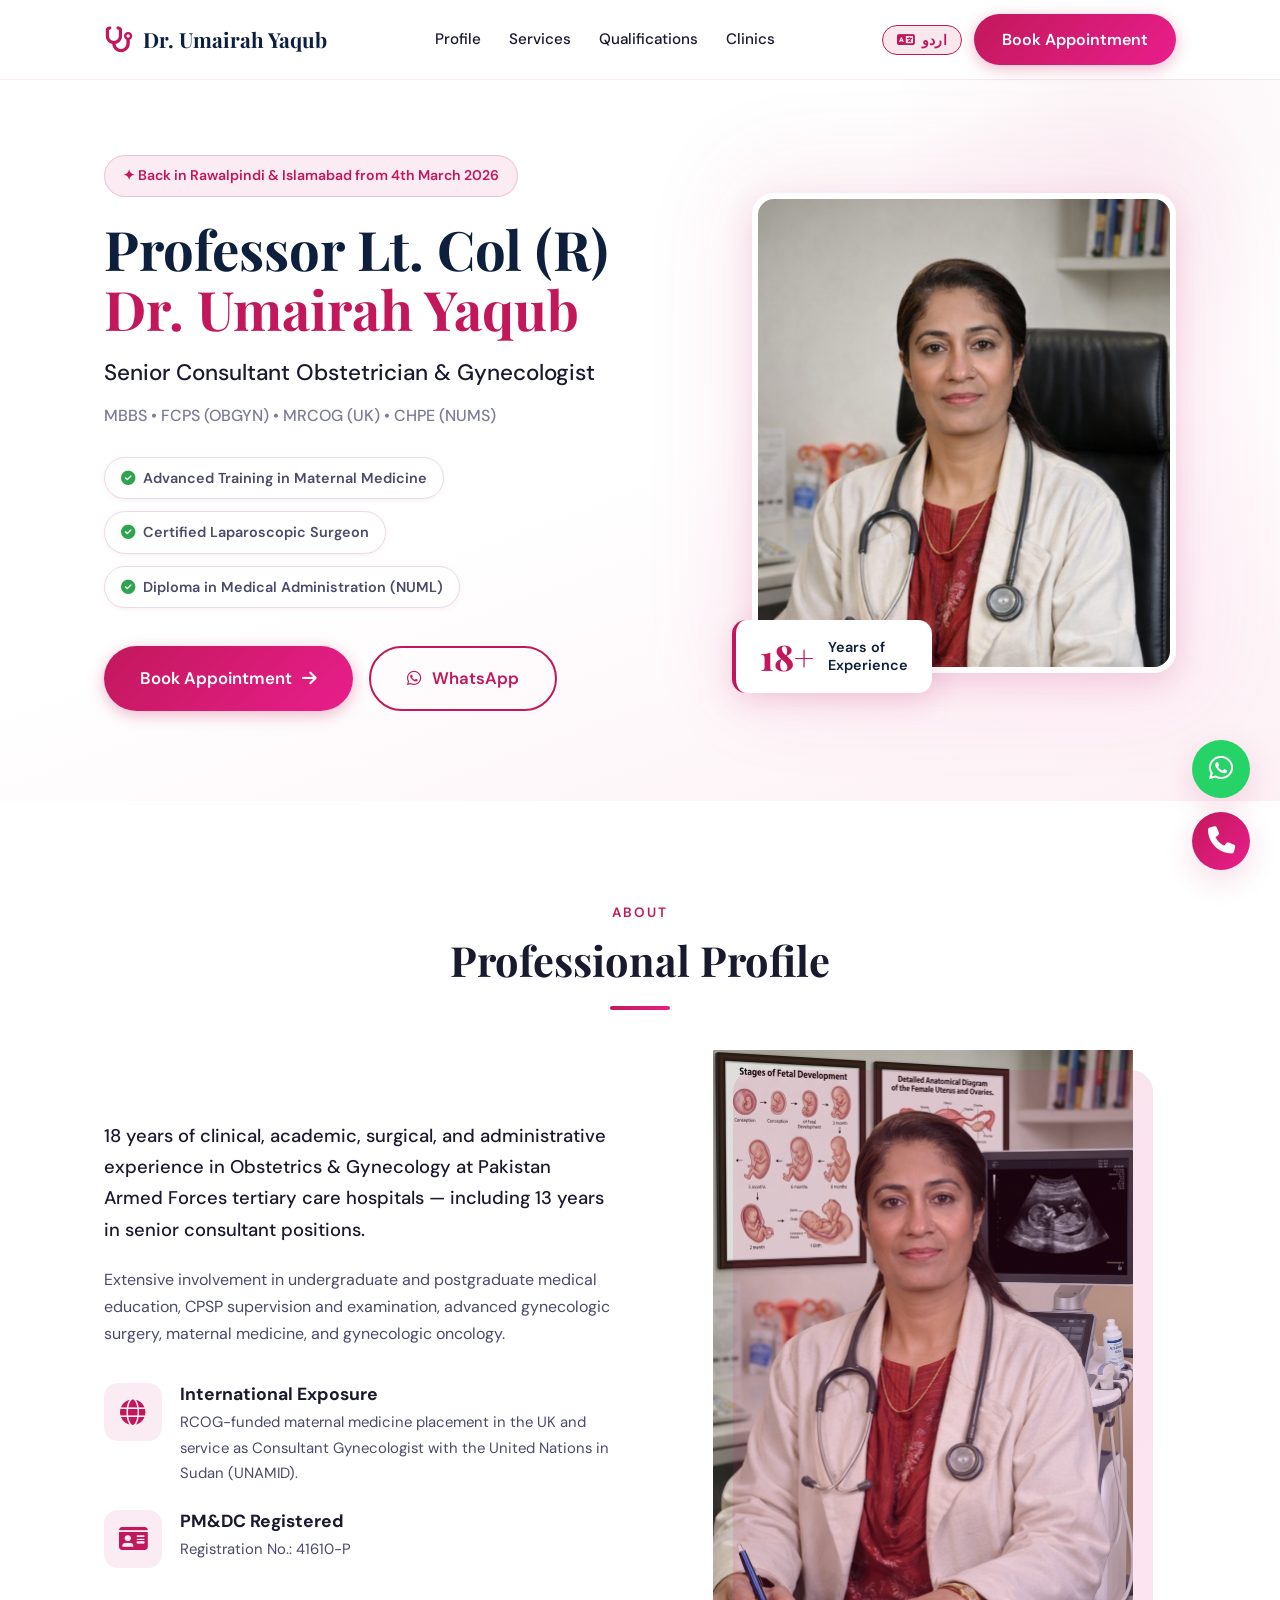
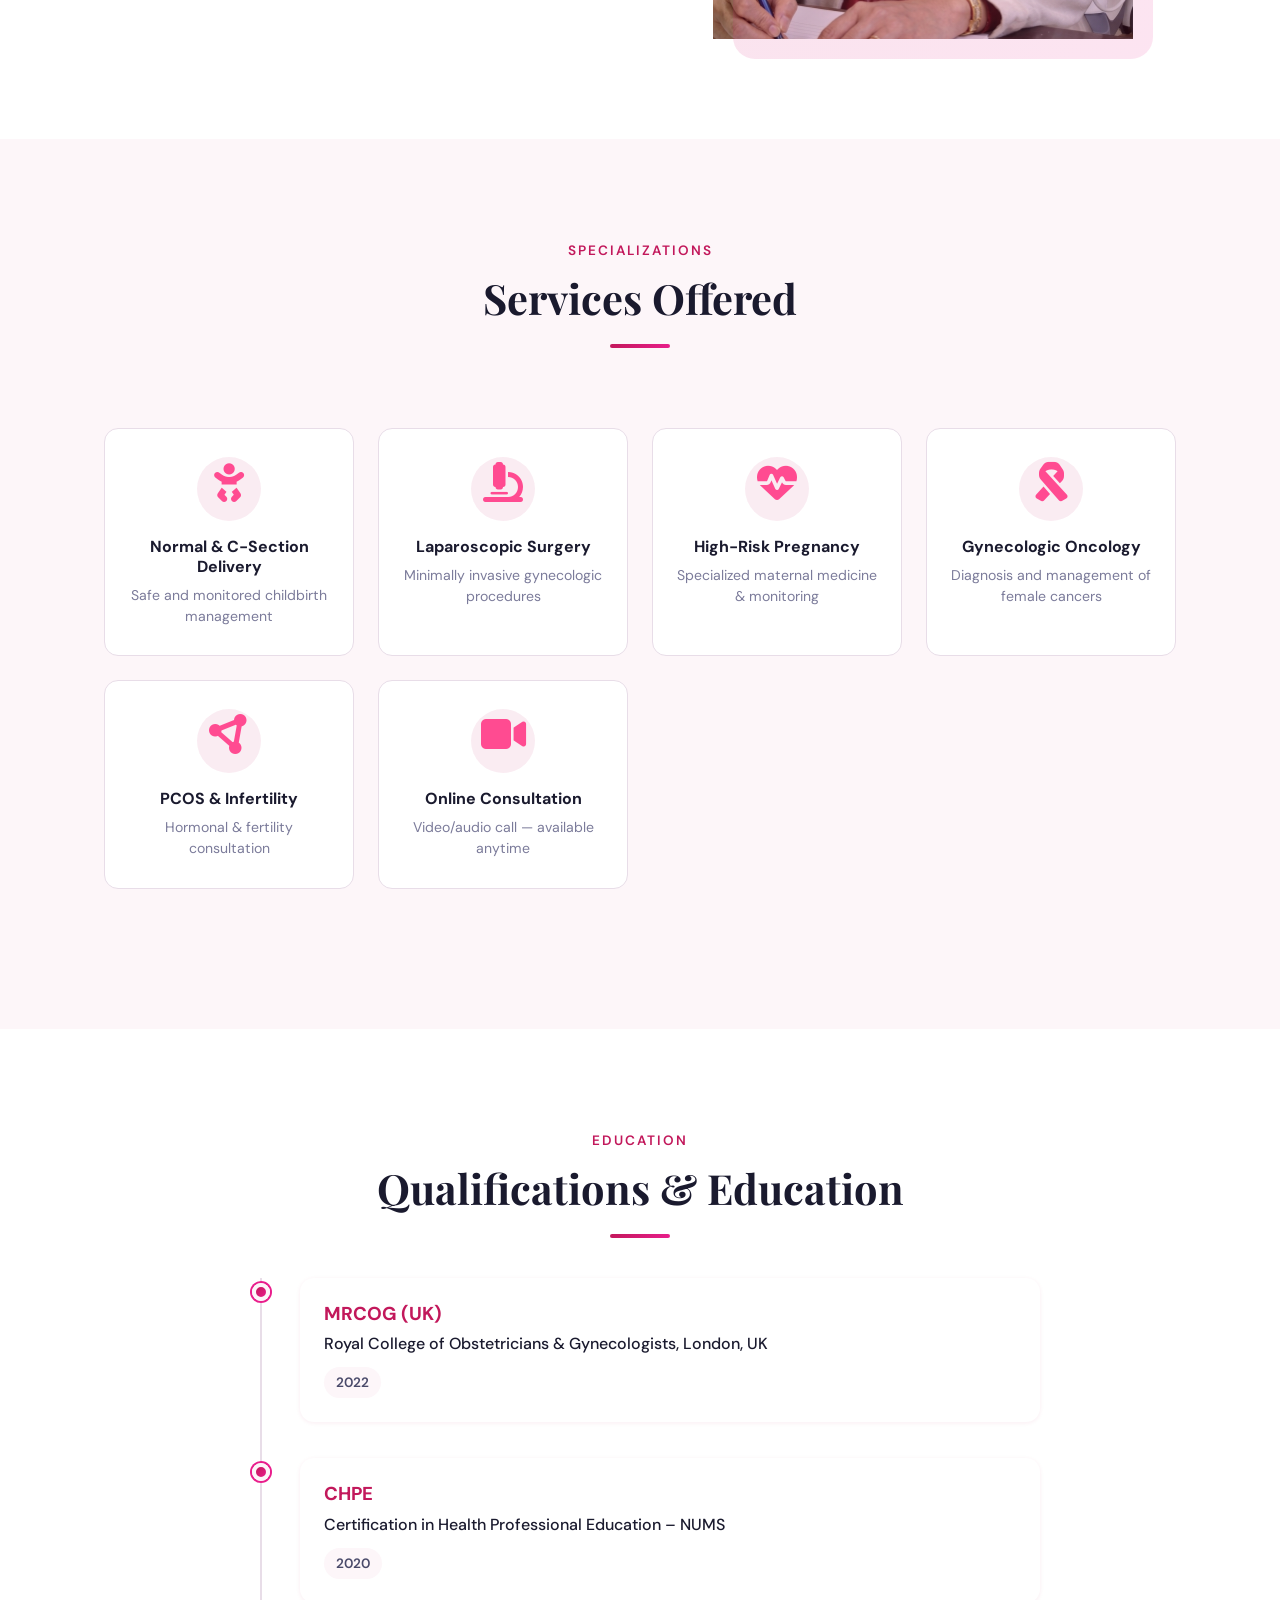
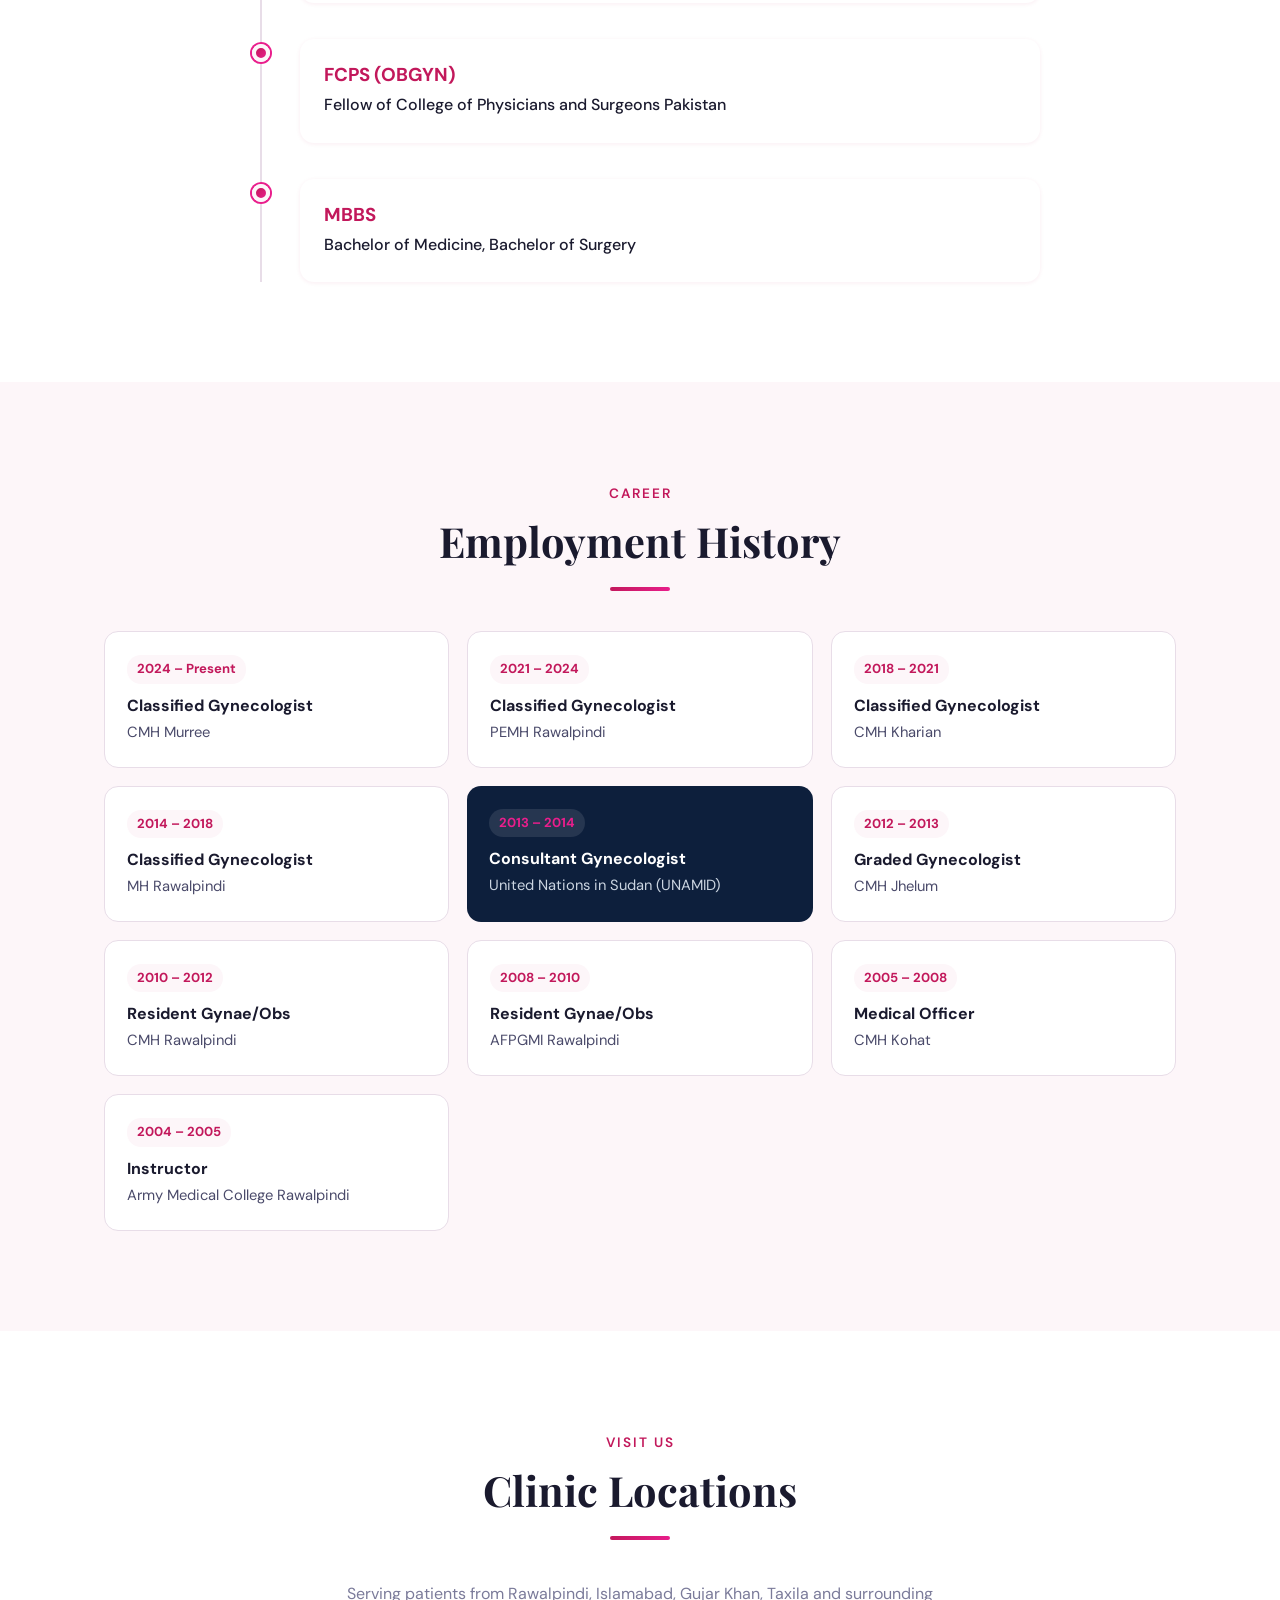
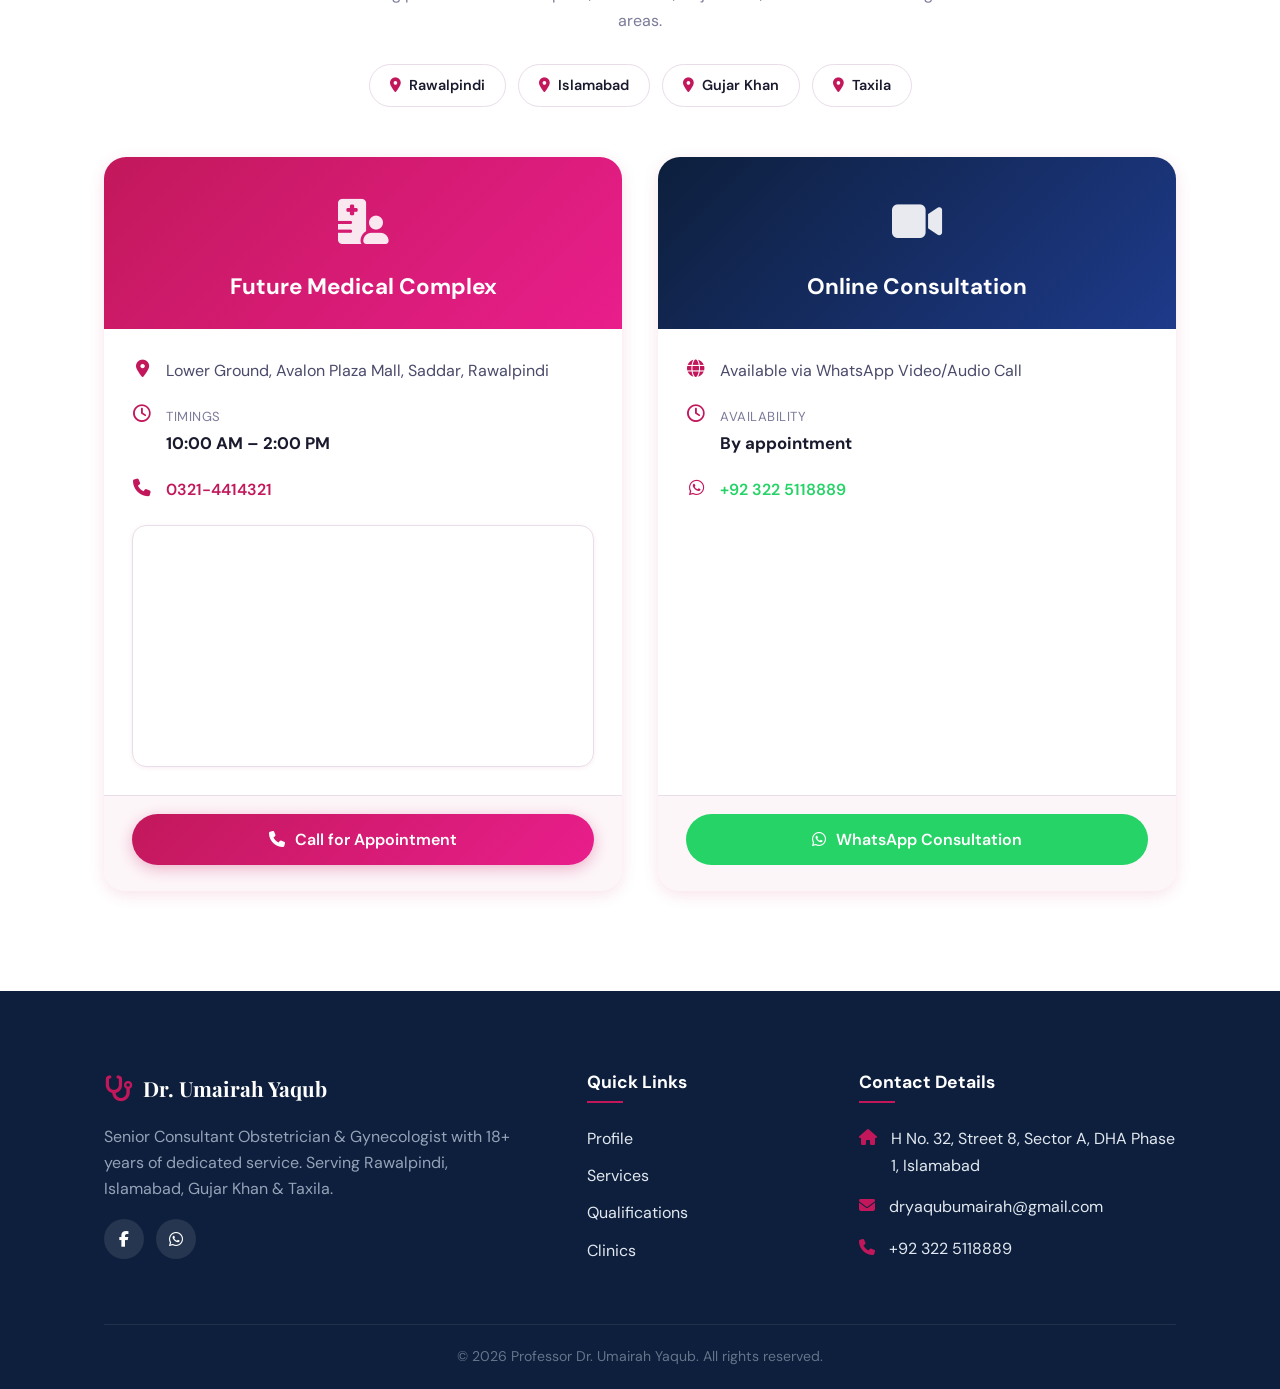
==== index.html @ d11d0f6b "Change image source and class name for portrait Updated image source from 'portrait.jpeg' to 'portra" ====
<!DOCTYPE html>
<html lang="en" dir="ltr">

<head>
    <meta charset="UTF-8">
    <meta name="viewport" content="width=device-width, initial-scale=1.0">

    <!-- ===== SEO: Primary Meta Tags ===== -->
    <title>Prof. Dr. Umairah Yaqub | Best Gynecologist in Rawalpindi & Islamabad | FCPS MRCOG</title>
    <meta name="description"
        content="Prof. Dr. Umairah Yaqub – Senior Consultant Gynecologist & Obstetrician (FCPS, MRCOG UK). Serving Rawalpindi, Islamabad, Gujar Khan & Taxila. Book appointment at Future Medical Complex, Saddar. 18+ years experience in Gynae/OBS, laparoscopy & maternal medicine.">
    <meta name="keywords"
        content="gynecologist rawalpindi, obstetrician islamabad, best gynae rawalpindi, lady doctor rawalpindi, gynecologist gujar khan, gynecologist taxila, FCPS gynecologist rawalpindi, MRCOG doctor pakistan, Dr Umairah Yaqub, obstetrics rawalpindi, maternal medicine islamabad, laparoscopic surgeon rawalpindi, female gynecologist rawalpindi, pregnancy specialist rawalpindi, Future Medical Complex Saddar">
    <meta name="author" content="Prof. Dr. Umairah Yaqub">
    <meta name="robots" content="index, follow">
    <link rel="canonical" href="https://www.drumairahyaqub.com/">

    <!-- ===== SEO: Open Graph (Facebook/WhatsApp) ===== -->
    <meta property="og:type" content="website">
    <meta property="og:url" content="https://www.drumairahyaqub.com/">
    <meta property="og:title" content="Prof. Dr. Umairah Yaqub | Gynecologist Rawalpindi & Islamabad">
    <meta property="og:description"
        content="Senior Consultant Obstetrician & Gynecologist (FCPS, MRCOG UK). 18+ years experience. Clinics in Rawalpindi, Islamabad. Serving Gujar Khan & Taxila patients.">
    <meta property="og:image" content="portrait2.png">

    <!-- ===== SEO: Structured Data (JSON-LD) ===== -->
    <script type="application/ld+json">
    {
      "@context": "https://schema.org",
      "@type": "Physician",
      "name": "Prof. Dr. Umairah Yaqub",
      "description": "Senior Consultant Obstetrician & Gynecologist with 18+ years experience, FCPS (OBGYN), MRCOG UK",
      "image": "portrait2.png",
      "telephone": "+923225118889",
      "email": "dryaqubumairah@gmail.com",
      "medicalSpecialty": ["Obstetrics", "Gynecology", "Maternal-Fetal Medicine", "Laparoscopic Surgery"],
      "address": {
        "@type": "PostalAddress",
        "streetAddress": "Lower Ground, Avalon Plaza Mall, Saddar",
        "addressLocality": "Rawalpindi",
        "addressRegion": "Punjab",
        "addressCountry": "PK"
      },
      "areaServed": ["Rawalpindi", "Islamabad", "Gujar Khan", "Taxila"],
      "hasCredential": [
        { "@type": "EducationalOccupationalCredential", "credentialCategory": "MBBS" },
        { "@type": "EducationalOccupationalCredential", "credentialCategory": "FCPS (OBGYN)" },
        { "@type": "EducationalOccupationalCredential", "credentialCategory": "MRCOG (UK)" }
      ]
    }
    </script>

    <link rel="stylesheet" href="styles.css">
    <link
        href="https://fonts.googleapis.com/css2?family=Playfair+Display:wght@600;700;800&family=DM+Sans:wght@300;400;500;600&display=swap"
        rel="stylesheet">
    <link rel="stylesheet" href="https://cdnjs.cloudflare.com/ajax/libs/font-awesome/6.4.0/css/all.min.css">

    <style>
        /* ========================
           LANGUAGE / RTL TOGGLE
        ======================== */
        :root {
            --font-en: 'DM Sans', sans-serif;
            --font-ur: 'Noto Nastaliq Urdu', 'Jameel Noori Nastaleeq', serif;
            --primary-color: #c2185b;
            --primary-dark: #880e4f;
            --primary-light: #e91e8c;
            --primary-gradient: linear-gradient(135deg, #c2185b 0%, #e91e8c 100%);
            --secondary-color: #0d1f3c;
            --accent-color: #f9a825;
            --whatsapp-color: #25D366;
            --bg-light: #ffffff;
            --bg-alt: #fdf6f9;
            --text-dark: #1a1a2e;
            --text-body: #4a4a6a;
            --text-light: #7b7b9a;
            --border-color: #e8dde8;
            --shadow-sm: 0 1px 4px rgba(194, 24, 91, 0.08);
            --shadow-md: 0 4px 16px rgba(194, 24, 91, 0.12);
            --shadow-lg: 0 10px 30px rgba(194, 24, 91, 0.15);
            --shadow-hover: 0 20px 40px rgba(194, 24, 91, 0.2);
            --radius-md: 14px;
            --radius-lg: 22px;
            --radius-full: 9999px;
            --container-max: 1200px;
            --transition-fast: 0.2s ease;
            --transition-smooth: 0.3s cubic-bezier(0.4, 0, 0.2, 1);
            --font-family: var(--font-en);
        }

        [lang="ur"] {
            direction: rtl;
            --font-family: var(--font-ur);
        }

        [lang="ur"] body {
            font-family: var(--font-ur);
            line-height: 2;
        }

        /* Language Toggle Button */
        .lang-toggle {
            background: rgba(194, 24, 91, 0.1);
            border: 1.5px solid var(--primary-color);
            color: var(--primary-color);
            font-weight: 700;
            padding: 6px 14px;
            border-radius: var(--radius-full);
            cursor: pointer;
            font-size: 0.88rem;
            transition: var(--transition-fast);
            display: flex;
            align-items: center;
            gap: 6px;
            letter-spacing: 0.3px;
        }

        .lang-toggle:hover {
            background: var(--primary-color);
            color: white;
        }

        /* RTL Nav Adjustments */
        [lang="ur"] .nav-links {
            direction: rtl;
        }

        [lang="ur"] .nav-links a::after {
            left: auto;
            right: 0;
        }

        [lang="ur"] .timeline::before {
            left: auto;
            right: 20px;
        }

        [lang="ur"] .timeline-item {
            padding-left: 0;
            padding-right: 60px;
        }

        [lang="ur"] .timeline-dot {
            left: auto;
            right: 12px;
        }

        [lang="ur"] .timeline-content:hover {
            transform: translateX(-5px);
        }

        [lang="ur"] .footer-title::after {
            left: auto;
            right: 0;
        }

        [lang="ur"] .experience-card {
            left: auto;
            right: -20px;
        }

        /* Hidden content spans */
        .en-text { display: inline; }
        .ur-text { display: none; }
        [lang="ur"] .en-text { display: none; }
        [lang="ur"] .ur-text { display: inline; }
        .en-block { display: block; }
        .ur-block { display: none; }
        [lang="ur"] .en-block { display: none; }
        [lang="ur"] .ur-block { display: block; }

        /* ========================
           GLOBAL RESET & BASE
        ======================== */
        * { margin: 0; padding: 0; box-sizing: border-box; }
        html { scroll-behavior: smooth; scroll-padding-top: 80px; }
        body {
            font-family: var(--font-family);
            color: var(--text-body);
            line-height: 1.7;
            background-color: var(--bg-light);
            -webkit-font-smoothing: antialiased;
        }
        h1,h2,h3,h4,h5,h6 { color: var(--text-dark); font-weight: 700; line-height: 1.25; }
        a { text-decoration: none; color: inherit; transition: var(--transition-fast); }
        ul { list-style: none; }
        img { max-width: 100%; height: auto; display: block; }

        .container {
            width: 100%;
            max-width: var(--container-max);
            margin: 0 auto;
            padding: 0 5%;
        }
        .section { padding: 100px 0; }
        .alt-bg { background-color: var(--bg-alt); }
        .text-center { text-align: center; }
        .mt-2 { margin-top: 0.5rem; }

        /* ========================
           TYPOGRAPHY
        ======================== */
        .highlight { color: var(--primary-color); }
        .sub-heading {
            display: block;
            color: var(--primary-color);
            font-weight: 600;
            text-transform: uppercase;
            letter-spacing: 2px;
            margin-bottom: 10px;
            font-size: 0.85rem;
        }
        .section-title {
            font-family: 'Playfair Display', serif;
            font-size: 2.6rem;
            margin-bottom: 20px;
        }
        .divider {
            height: 4px;
            width: 60px;
            background: var(--primary-gradient);
            border-radius: 2px;
            margin: 0 auto 40px;
        }
        .lead-text {
            font-size: 1.15rem;
            color: var(--text-dark);
            font-weight: 500;
            margin-bottom: 20px;
        }

        /* ========================
           BUTTONS
        ======================== */
        .btn {
            display: inline-flex;
            align-items: center;
            justify-content: center;
            gap: 10px;
            padding: 12px 28px;
            border-radius: var(--radius-full);
            font-weight: 600;
            cursor: pointer;
            border: none;
            transition: var(--transition-smooth);
            font-size: 1rem;
            font-family: var(--font-family);
        }
        .btn-primary {
            background: var(--primary-gradient);
            color: white;
            box-shadow: 0 4px 15px rgba(194, 24, 91, 0.3);
        }
        .btn-primary:hover {
            transform: translateY(-2px);
            box-shadow: 0 8px 24px rgba(194, 24, 91, 0.45);
            color: white;
        }
        .btn-outline {
            background: transparent;
            border: 2px solid var(--primary-color);
            color: var(--primary-color);
        }
        .btn-outline:hover {
            background: var(--primary-color);
            color: white;
        }
        .btn-lg { padding: 16px 36px; font-size: 1.05rem; }
        .btn-block { width: 100%; }

        /* ========================
           NAVBAR
        ======================== */
        .navbar {
            position: fixed;
            top: 0; left: 0;
            width: 100%;
            background: rgba(255,255,255,0.96);
            backdrop-filter: blur(12px);
            -webkit-backdrop-filter: blur(12px);
            z-index: 1000;
            box-shadow: 0 1px 0 rgba(194,24,91,0.08);
            padding: 14px 0;
        }
        .nav-content {
            display: flex;
            justify-content: space-between;
            align-items: center;
            gap: 20px;
        }
        .logo {
            display: flex;
            align-items: center;
            gap: 10px;
            font-family: 'Playfair Display', serif;
            font-size: 1.3rem;
            font-weight: 700;
            color: var(--secondary-color);
            white-space: nowrap;
        }
        .logo i { color: var(--primary-color); font-size: 1.6rem; }
        .logo-light { color: white; }
        .nav-links { display: flex; gap: 28px; }
        .nav-links a {
            font-weight: 500;
            color: var(--text-dark);
            position: relative;
            font-size: 0.95rem;
        }
        .nav-links a::after {
            content: '';
            position: absolute;
            bottom: -4px; left: 0;
            width: 0; height: 2px;
            background: var(--primary-color);
            transition: var(--transition-fast);
        }
        .nav-links a:hover { color: var(--primary-color); }
        .nav-links a:hover::after { width: 100%; }
        .nav-right { display: flex; align-items: center; gap: 12px; }
        .mobile-menu-btn {
            display: none;
            font-size: 1.5rem;
            cursor: pointer;
            color: var(--secondary-color);
        }

        /* ========================
           HERO
        ======================== */
        .hero {
            padding: 155px 0 90px;
            background: linear-gradient(160deg, #fff 55%, #fdf0f5 100%);
            overflow: hidden;
            position: relative;
        }
        .hero::before {
            content: '';
            position: absolute;
            top: -100px; right: -100px;
            width: 500px; height: 500px;
            background: radial-gradient(circle, rgba(194,24,91,0.06) 0%, transparent 70%);
            pointer-events: none;
        }
        .hero-container {
            display: grid;
            grid-template-columns: 1.2fr 0.85fr;
            gap: 50px;
            align-items: center;
        }
        .hero-badge {
            display: inline-block;
            background: rgba(194,24,91,0.08);
            color: var(--primary-color);
            padding: 8px 18px;
            border-radius: var(--radius-full);
            font-weight: 600;
            font-size: 0.88rem;
            margin-bottom: 22px;
            border: 1px solid rgba(194,24,91,0.2);
            animation: pulse-badge 2.5s ease-in-out infinite;
        }
        @keyframes pulse-badge {
            0%, 100% { box-shadow: 0 0 0 0 rgba(194,24,91,0.2); }
            50% { box-shadow: 0 0 0 6px rgba(194,24,91,0); }
        }
        .hero-title {
            font-family: 'Playfair Display', serif;
            font-size: 3.4rem;
            line-height: 1.1;
            margin-bottom: 15px;
            color: var(--secondary-color);
        }
        .hero-subtitle {
            font-size: 1.4rem;
            color: var(--text-dark);
            font-weight: 500;
            margin-bottom: 10px;
        }
        .hero-tags {
            font-size: 1rem;
            color: var(--text-light);
            margin-bottom: 28px;
            font-weight: 500;
        }
        .hero-credentials {
            display: flex;
            flex-wrap: wrap;
            gap: 12px;
            margin-bottom: 38px;
        }
        .credential-item {
            display: flex;
            align-items: center;
            gap: 8px;
            background: white;
            padding: 8px 16px;
            border-radius: var(--radius-full);
            box-shadow: var(--shadow-sm);
            font-size: 0.9rem;
            font-weight: 600;
            border: 1px solid var(--border-color);
        }
        .credential-item i { color: #2ea44f; }
        .hero-actions { display: flex; gap: 16px; flex-wrap: wrap; }
        .hero-image-wrapper { position: relative; }
        .hero-image-bg {
            position: absolute;
            top: 50%; left: 50%;
            transform: translate(-50%, -50%);
            width: 110%; height: 110%;
            background: var(--primary-gradient);
            border-radius: var(--radius-lg);
            opacity: 0.08;
            filter: blur(50px);
            z-index: 1;
        }
        .hero-image {
            position: relative;
            z-index: 2;
            border-radius: var(--radius-lg);
            box-shadow: var(--shadow-lg);
            border: 6px solid white;
            width: 100%;
            max-height: 480px;
            object-fit: cover;
            object-position: top;
        }
        .experience-card {
            position: absolute;
            bottom: -20px; left: -20px;
            background: white;
            padding: 18px 24px;
            border-radius: var(--radius-md);
            box-shadow: var(--shadow-lg);
            z-index: 3;
            display: flex;
            align-items: center;
            gap: 14px;
            border-left: 4px solid var(--primary-color);
        }
        .exp-number {
            font-size: 2.2rem;
            font-weight: 800;
            color: var(--primary-color);
            font-family: 'Playfair Display', serif;
            line-height: 1;
        }
        .exp-text {
            font-weight: 600;
            color: var(--secondary-color);
            line-height: 1.3;
            font-size: 0.9rem;
        }

        /* ========================
           ABOUT
        ======================== */
        .about-grid {
            display: grid;
            grid-template-columns: 1fr 1fr;
            gap: 60px;
            align-items: center;
        }
        .about-features { margin-top: 36px; display: grid; gap: 24px; }
        .feature { display: flex; gap: 18px; }
        .feature-icon {
            width: 58px; height: 58px;
            flex-shrink: 0;
            background: rgba(194,24,91,0.08);
            color: var(--primary-color);
            border-radius: var(--radius-md);
            display: flex;
            align-items: center;
            justify-content: center;
            font-size: 1.6rem;
        }
        .feature h4 { margin-bottom: 5px; font-size: 1.1rem; }
        .feature p { font-size: 0.93rem; }
        .about-image-card {
            position: relative;
            width: 100%;
            max-width: 420px;
            margin: 0 auto;
        }
        .about-image-card::before {
            content: '';
            position: absolute;
            top: 20px; left: 20px;
            right: -20px; bottom: -20px;
            background: var(--primary-gradient);
            border-radius: var(--radius-lg);
            opacity: 0.12;
            z-index: 0;
        }
        .-img {
            position: relative;
            border-radius: var(--radius-lg);
            z-index: 2;
            box-shadow: var(--shadow-md);
            width: 100%;
            aspect-ratio: 4/5;
            object-fit: cover;
            object-position: top;
            display: block;
        }

        /* ========================
           SERVICES (NEW SECTION)
        ======================== */
        .services-grid {
            display: grid;
            grid-template-columns: repeat(auto-fill, minmax(240px, 1fr));
            gap: 24px;
            margin-top: 20px;
        }
        .service-card {
            background: white;
            border: 1px solid var(--border-color);
            border-radius: var(--radius-md);
            padding: 28px 24px;
            text-align: center;
            transition: var(--transition-smooth);
        }
        .service-card:hover {
            border-color: var(--primary-light);
            box-shadow: var(--shadow-md);
            transform: translateY(-5px);
        }
        .service-icon {
            width: 64px; height: 64px;
            margin: 0 auto 16px;
            background: rgba(194,24,91,0.08);
            border-radius: 50%;
            display: flex;
            align-items: center;
            justify-content: center;
            font-size: 1.8rem;
            color: var(--primary-color);
        }
        .service-card h4 {
            font-size: 1rem;
            margin-bottom: 8px;
            color: var(--text-dark);
        }
        .service-card p {
            font-size: 0.88rem;
            color: var(--text-light);
            line-height: 1.5;
        }

        /* ========================
           TIMELINE
        ======================== */
        .timeline { max-width: 800px; margin: 0 auto; position: relative; }
        .timeline::before {
            content: '';
            position: absolute;
            left: 20px; top: 0;
            height: 100%; width: 2px;
            background: var(--border-color);
        }
        .timeline-item { position: relative; padding-left: 60px; margin-bottom: 36px; }
        .timeline-item:last-child { margin-bottom: 0; }
        .timeline-dot {
            position: absolute;
            left: 12px; top: 5px;
            width: 18px; height: 18px;
            border-radius: 50%;
            background: var(--primary-gradient);
            border: 4px solid var(--bg-alt);
            box-shadow: 0 0 0 2px var(--primary-light);
        }
        .timeline-content {
            background: white;
            padding: 24px;
            border-radius: var(--radius-md);
            box-shadow: var(--shadow-sm);
            transition: var(--transition-smooth);
        }
        .timeline-content:hover {
            box-shadow: var(--shadow-md);
            transform: translateX(5px);
        }
        .timeline-content h3 { color: var(--primary-color); margin-bottom: 5px; }
        .timeline-org { font-weight: 500; color: var(--text-dark); }
        .timeline-date {
            display: inline-block;
            margin-top: 10px;
            padding: 4px 12px;
            background: var(--bg-alt);
            border-radius: var(--radius-full);
            font-size: 0.85rem;
            font-weight: 600;
        }

        /* ========================
           EXPERIENCE GRID
        ======================== */
        .experience-grid {
            display: grid;
            grid-template-columns: repeat(auto-fill, minmax(260px, 1fr));
            gap: 18px;
        }
        .exp-card {
            background: white;
            padding: 22px;
            border-radius: var(--radius-md);
            border: 1px solid var(--border-color);
            transition: var(--transition-smooth);
        }
        .exp-card:hover {
            box-shadow: var(--shadow-md);
            border-color: var(--primary-light);
            transform: translateY(-4px);
        }
        .highlight-card {
            background: var(--secondary-color);
            color: white;
            border: none;
        }
        .highlight-card .exp-year { color: var(--primary-light); background: rgba(255,255,255,0.1); }
        .highlight-card .exp-role { color: white; }
        .highlight-card .exp-org { color: #cbd5e1; }
        .exp-year {
            display: inline-block;
            padding: 3px 10px;
            background: var(--bg-alt);
            color: var(--primary-color);
            border-radius: var(--radius-md);
            font-size: 0.82rem;
            font-weight: 700;
            margin-bottom: 12px;
        }
        .exp-role { font-size: 1rem; margin-bottom: 4px; }
        .exp-org { font-size: 0.92rem; }

        /* ========================
           LOCATIONS
        ======================== */
        .locations-wrapper {
            display: grid;
            grid-template-columns: 1fr 1fr;
            gap: 36px;
            margin-top: 50px;
        }
        .location-card {
            background: white;
            border-radius: var(--radius-lg);
            overflow: hidden;
            box-shadow: var(--shadow-md);
            transition: var(--transition-smooth);
            display: flex;
            flex-direction: column;
        }
        .location-card:hover { box-shadow: var(--shadow-hover); transform: translateY(-5px); }
        .location-header {
            background: var(--primary-gradient);
            color: white;
            padding: 28px;
            text-align: center;
        }
        .location-header.secondary {
            background: linear-gradient(135deg, var(--secondary-color), #1e3a8a);
        }
        .hospital-icon { font-size: 2.8rem; margin-bottom: 12px; opacity: 0.9; }
        .location-header h3 { color: white; font-size: 1.4rem; }
        .location-body { padding: 28px; flex-grow: 1; }
        .location-details { display: flex; flex-direction: column; gap: 18px; }
        .location-details li { display: flex; align-items: flex-start; gap: 14px; }
        .location-details i {
            color: var(--primary-color);
            font-size: 1.1rem;
            margin-top: 3px;
            width: 20px;
            text-align: center;
        }
        .timing-label {
            font-size: 0.82rem;
            color: var(--text-light);
            text-transform: uppercase;
            letter-spacing: 0.5px;
        }
        .location-details strong { color: var(--text-dark); font-size: 1.05rem; }
        .map-container {
            margin-top: 22px;
            border-radius: var(--radius-md);
            overflow: hidden;
            box-shadow: var(--shadow-sm);
            border: 1px solid var(--border-color);
        }
        .map-container iframe { display: block; width: 100%; height: 240px; border: 0; }
        .location-footer {
            padding: 18px 28px 26px;
            background: var(--bg-alt);
            border-top: 1px solid var(--border-color);
        }
        .small-text { font-size: 0.83rem; color: var(--text-light); }

        /* ========================
           AREAS SERVED BADGE ROW
        ======================== */
        .areas-served {
            display: flex;
            flex-wrap: wrap;
            justify-content: center;
            gap: 12px;
            margin-top: 30px;
        }
        .area-badge {
            background: white;
            border: 1.5px solid var(--border-color);
            border-radius: var(--radius-full);
            padding: 8px 20px;
            font-size: 0.9rem;
            font-weight: 600;
            color: var(--text-dark);
            display: flex;
            align-items: center;
            gap: 8px;
        }
        .area-badge i { color: var(--primary-color); }

        /* ========================
           FOOTER
        ======================== */
        .footer {
            background: var(--secondary-color);
            color: #e2e8f0;
            padding: 80px 0 20px;
        }
        .footer-grid {
            display: grid;
            grid-template-columns: 2fr 1fr 1.5fr;
            gap: 60px;
            margin-bottom: 60px;
        }
        .footer-bio { margin: 18px 0; color: #94a3b8; line-height: 1.6; }
        .social-links { display: flex; gap: 12px; }
        .social-links a {
            width: 40px; height: 40px;
            border-radius: 50%;
            background: rgba(255,255,255,0.1);
            display: flex;
            align-items: center;
            justify-content: center;
            color: white;
            transition: var(--transition-smooth);
        }
        .social-links a:hover { background: var(--primary-color); transform: translateY(-3px); }
        .footer-title {
            color: white;
            margin-bottom: 22px;
            font-size: 1.1rem;
            position: relative;
            padding-bottom: 10px;
        }
        .footer-title::after {
            content: '';
            position: absolute;
            bottom: 0; left: 0;
            width: 36px; height: 2px;
            background: var(--primary-color);
        }
        .footer-links ul { display: flex; flex-direction: column; gap: 10px; }
        .footer-links a:hover { color: var(--primary-color); padding-left: 5px; }
        .contact-list { display: flex; flex-direction: column; gap: 14px; }
        .contact-list li { display: flex; gap: 14px; align-items: flex-start; }
        .contact-list i { color: var(--primary-color); margin-top: 4px; flex-shrink: 0; }
        .contact-list a:hover { color: var(--primary-color); }
        .footer-bottom {
            text-align: center;
            padding-top: 20px;
            border-top: 1px solid rgba(255,255,255,0.08);
            color: #64748b;
            font-size: 0.88rem;
        }

        /* ========================
           FAB
        ======================== */
        .fab-container {
            position: fixed;
            bottom: 30px; right: 30px;
            display: flex;
            flex-direction: column;
            gap: 14px;
            z-index: 1000;
        }
        [lang="ur"] .fab-container { right: auto; left: 30px; }
        .floating-btn {
            width: 58px; height: 58px;
            border-radius: 50%;
            display: flex;
            align-items: center;
            justify-content: center;
            font-size: 1.7rem;
            color: white;
            box-shadow: var(--shadow-lg);
            transition: var(--transition-smooth);
        }
        .floating-btn:hover { transform: scale(1.1); color: white; }
        .floating-btn-whatsapp { background: var(--whatsapp-color); }
        .floating-btn-phone { background: var(--primary-gradient); }

        /* ========================
           BOOKING MODAL
        ======================== */
        .modal-overlay {
            position: fixed;
            top: 0; left: 0;
            width: 100%; height: 100%;
            background: rgba(0,0,0,0.5);
            backdrop-filter: blur(5px);
            -webkit-backdrop-filter: blur(5px);
            z-index: 2000;
            display: flex;
            align-items: center;
            justify-content: center;
            padding: 20px;
            opacity: 0;
            visibility: hidden;
            transition: var(--transition-smooth);
        }
        .modal-overlay.active { opacity: 1; visibility: visible; }
        .modal-content {
            background: white;
            width: 100%;
            max-width: 520px;
            border-radius: var(--radius-lg);
            overflow: hidden;
            box-shadow: var(--shadow-hover);
            transform: translateY(20px);
            transition: transform 0.3s cubic-bezier(0.4,0,0.2,1);
            max-height: 92vh;
            display: flex;
            flex-direction: column;
        }
        .modal-overlay.active .modal-content { transform: translateY(0); }
        .modal-header {
            background: var(--primary-gradient);
            color: white;
            padding: 24px 28px;
            position: relative;
        }
        .modal-header h2 { color: white; font-size: 1.4rem; margin-bottom: 4px; font-family: 'Playfair Display', serif; }
        .modal-header p { font-size: 0.9rem; opacity: 0.9; }
        .close-modal {
            position: absolute;
            top: 18px; right: 20px;
            background: rgba(255,255,255,0.2);
            border: none;
            color: white;
            width: 32px; height: 32px;
            border-radius: 50%;
            cursor: pointer;
            display: flex;
            align-items: center;
            justify-content: center;
            font-size: 1.1rem;
            transition: var(--transition-fast);
        }
        .close-modal:hover { background: rgba(255,255,255,0.35); }
        .modal-body { padding: 24px 28px; overflow-y: auto; flex: 1; }
        .form-group { margin-bottom: 18px; }
        .form-row { display: flex; gap: 14px; }
        .form-group.half { width: 50%; flex-shrink: 0; }
        .form-group label {
            display: block;
            font-weight: 600;
            margin-bottom: 7px;
            color: var(--text-dark);
            font-size: 0.9rem;
        }
        .optional { color: var(--text-light); font-weight: 400; font-size: 0.82rem; }
        .form-group input,
        .form-group textarea {
            width: 100%;
            padding: 11px 14px;
            border: 1.5px solid var(--border-color);
            border-radius: var(--radius-md);
            font-family: var(--font-family);
            font-size: 0.95rem;
            color: var(--text-dark);
            transition: var(--transition-fast);
            background: white;
        }
        .form-group input:focus,
        .form-group textarea:focus {
            outline: none;
            border-color: var(--primary-color);
            box-shadow: 0 0 0 3px rgba(194,24,91,0.1);
        }
        .phone-input { display: flex; align-items: stretch; }
        .country-code {
            background: var(--bg-alt);
            border: 1.5px solid var(--border-color);
            border-right: none;
            padding: 11px 10px;
            border-radius: var(--radius-md) 0 0 var(--radius-md);
            font-size: 0.86rem;
            color: var(--text-dark);
            font-weight: 600;
            white-space: nowrap;
        }
        .phone-input input { border-radius: 0 var(--radius-md) var(--radius-md) 0; }
        .consultation-options { display: flex; flex-direction: column; gap: 10px; }
        .option-card {
            display: flex;
            align-items: center;
            padding: 13px 15px;
            border: 1.5px solid var(--border-color);
            border-radius: var(--radius-md);
            cursor: pointer;
            transition: var(--transition-fast);
            gap: 13px;
        }
        .option-card:hover { border-color: var(--primary-light); }
        .option-icon { color: var(--primary-color); font-size: 1.2rem; width: 24px; text-align: center; }
        .option-details { flex-grow: 1; }
        .option-details h4 { font-size: 0.92rem; margin-bottom: 2px; }
        .option-details p { font-size: 0.78rem; color: var(--text-light); }
        .option-check { color: var(--border-color); font-size: 1.1rem; transition: var(--transition-fast); }
        .option-card.selected {
            background: var(--primary-gradient);
            border-color: transparent;
            color: white;
        }
        .option-card.selected h4,
        .option-card.selected p,
        .option-card.selected .option-icon,
        .option-card.selected .option-check { color: white; }
        .char-count { text-align: right; font-size: 0.78rem; color: var(--text-light); margin-top: 4px; }
        .form-actions { display: flex; gap: 12px; margin-top: 8px; }
        .btn-submit {
            flex-grow: 1;
            background: var(--primary-gradient);
            color: white;
            font-size: 1rem;
            padding: 13px;
            border-radius: var(--radius-full);
        }
        .btn-submit:hover { opacity: 0.9; transform: translateY(-1px); }
        .btn-whatsapp-direct {
            background: var(--whatsapp-color);
            color: white;
            width: 50px; height: 50px;
            border-radius: var(--radius-md);
            display: flex;
            align-items: center;
            justify-content: center;
            font-size: 1.5rem;
            flex-shrink: 0;
            transition: var(--transition-fast);
        }
        .btn-whatsapp-direct:hover { background: #20c15c; transform: translateY(-2px); }
        .modal-footer {
            padding: 13px;
            text-align: center;
            font-size: 0.83rem;
            color: var(--text-light);
            border-top: 1px solid var(--border-color);
            background: var(--bg-alt);
        }
        .modal-footer i { margin-right: 5px; }

        /* Success banner */
        .success-banner {
            display: none;
            background: #d4edda;
            border: 1px solid #c3e6cb;
            color: #155724;
            border-radius: var(--radius-md);
            padding: 16px 20px;
            margin-bottom: 18px;
            font-weight: 600;
            text-align: center;
            gap: 10px;
            align-items: center;
            justify-content: center;
        }
        .success-banner.show { display: flex; }

        /* WhatsApp submit redirect notice */
        .whatsapp-note {
            font-size: 0.78rem;
            color: var(--text-light);
            text-align: center;
            margin-top: 8px;
        }
        .whatsapp-note i { color: var(--whatsapp-color); }

        /* ========================
           MOBILE MENU
        ======================== */
        .nav-links.active {
            display: flex;
            flex-direction: column;
            position: absolute;
            top: 100%; left: 0;
            width: 100%;
            background: white;
            padding: 18px 5%;
            box-shadow: var(--shadow-md);
            z-index: 999;
            gap: 16px;
        }
        [lang="ur"] .nav-links.active { direction: rtl; }

        /* ========================
           SECTION HEADER
        ======================== */
        .section-header { margin-bottom: 10px; }

        /* ========================
           RESPONSIVE
        ======================== */
        @media (max-width: 1024px) {
            .section-title { font-size: 2.1rem; }
            .hero-title { font-size: 2.8rem; }
            .hero-container, .about-grid { grid-template-columns: 1fr; }
            .hero { padding: 130px 0 70px; text-align: center; }
            .hero-credentials, .hero-actions { justify-content: center; }
            .hero-image-wrapper { max-width: 460px; margin: 0 auto; }
            .about-grid { gap: 40px; }
            .locations-wrapper { grid-template-columns: 1fr; max-width: 540px; margin-left: auto; margin-right: auto; margin-top: 40px; }
            .footer-grid { grid-template-columns: 1fr 1fr; gap: 40px; }
            [lang="ur"] .experience-card { right: auto; left: -20px; }
        }
        @media (max-width: 768px) {
            .nav-links, .nav-btn { display: none; }
            .mobile-menu-btn { display: block; }
            .hero-title { font-size: 2.1rem; }
            .hero-actions { flex-direction: column; align-items: center; }
            .hero-actions .btn { width: 100%; max-width: 320px; justify-content: center; }
            .section { padding: 70px 0; }
            .footer-grid { grid-template-columns: 1fr; gap: 34px; }
            .timeline::before { left: 20px; }
            .timeline-item { padding-left: 50px; }
            .timeline-dot { left: 12px; }
            .form-row { flex-direction: column; }
            .form-group.half { width: 100%; }
            .about-grid { grid-template-columns: 1fr; }
            .experience-card { display: none; }
            .services-grid { grid-template-columns: 1fr 1fr; }
        }
        @media (max-width: 480px) {
            .hero-title { font-size: 1.8rem; }
            .section-title { font-size: 1.7rem; }
            .hero-badge { font-size: 0.8rem; padding: 6px 14px; }
            .services-grid { grid-template-columns: 1fr; }
            .fab-container { bottom: 20px; right: 16px; }
            [lang="ur"] .fab-container { left: 16px; right: auto; }
        }

        /* Scroll animation */
        .fade-up {
            opacity: 0;
            transform: translateY(24px);
            transition: opacity 0.6s ease, transform 0.6s ease;
        }
        .fade-up.visible { opacity: 1; transform: translateY(0); }
    </style>
</head>

<body>

    <!-- ======== STICKY NAVBAR ======== -->
    <header class="navbar" role="banner">
        <div class="container nav-content">
            <div class="logo">
                <i class="fa-solid fa-stethoscope" aria-hidden="true"></i>
                <span class="logo-text">
                    <span class="en-text">Dr. Umairah Yaqub</span>
                    <span class="ur-text">ڈاکٹر عمیرہ یعقوب</span>
                </span>
            </div>
            <nav class="nav-links" aria-label="Primary navigation">
                <a href="#about"><span class="en-text">Profile</span><span class="ur-text">پروفائل</span></a>
                <a href="#services"><span class="en-text">Services</span><span class="ur-text">خدمات</span></a>
                <a href="#qualifications"><span class="en-text">Qualifications</span><span class="ur-text">تعلیم</span></a>
                <a href="#locations"><span class="en-text">Clinics</span><span class="ur-text">کلینک</span></a>
            </nav>
            <div class="nav-right">
                <button class="lang-toggle" id="langToggle" aria-label="Toggle language">
                    <i class="fa-solid fa-language"></i>
                    <span class="en-text">اردو</span>
                    <span class="ur-text">English</span>
                </button>
                <a href="#" id="openModalBtnNav" class="btn btn-primary nav-btn" aria-label="Book appointment">
                    <span class="en-text">Book Appointment</span>
                    <span class="ur-text">اپوائنٹمنٹ</span>
                </a>
                <div class="mobile-menu-btn" id="mobileMenuBtn" role="button" aria-label="Toggle menu" aria-expanded="false">
                    <i class="fa-solid fa-bars"></i>
                </div>
            </div>
        </div>
    </header>

    <!-- ======== HERO ======== -->
    <section class="hero" aria-label="Introduction">
        <div class="container hero-container">
            <div class="hero-content">
                <div class="hero-badge">
                    <span class="en-text">✦ Back in Rawalpindi &amp; Islamabad from 4th March 2026</span>
                    <span class="ur-text">✦ ۴ مارچ ۲۰۲۶ سے راولپنڈی اور اسلام آباد میں دستیاب</span>
                </div>
                <h1 class="hero-title">
                    <span class="en-text">Professor Lt. Col (R)<br><span class="highlight">Dr. Umairah Yaqub</span></span>
                    <span class="ur-text">پروفیسر لیفٹیننٹ کرنل (ر)<br><span class="highlight">ڈاکٹر عمیرہ یعقوب</span></span>
                </h1>
                <p class="hero-subtitle">
                    <span class="en-text">Senior Consultant Obstetrician &amp; Gynecologist</span>
                    <span class="ur-text">سینئر کنسلٹنٹ ماہر امراضِ نسواں</span>
                </p>
                <p class="hero-tags">MBBS &bull; FCPS (OBGYN) &bull; MRCOG (UK) &bull; CHPE (NUMS)</p>
                <div class="hero-credentials">
                    <span class="credential-item"><i class="fa-solid fa-circle-check" aria-hidden="true"></i>
                        <span class="en-text">Advanced Training in Maternal Medicine</span>
                        <span class="ur-text">میٹرنل میڈیسن میں اعلی تربیت</span>
                    </span>
                    <span class="credential-item"><i class="fa-solid fa-circle-check" aria-hidden="true"></i>
                        <span class="en-text">Certified Laparoscopic Surgeon</span>
                        <span class="ur-text">سند یافتہ لیپروسکوپک سرجن</span>
                    </span>
                    <span class="credential-item"><i class="fa-solid fa-circle-check" aria-hidden="true"></i>
                        <span class="en-text">Diploma in Medical Administration (NUML)</span>
                        <span class="ur-text">ڈپلومہ ان میڈیکل ایڈمنسٹریشن</span>
                    </span>
                </div>
                <div class="hero-actions">
                    <a href="#" id="openModalBtnHero" class="btn btn-primary btn-lg">
                        <span class="en-text">Book Appointment</span>
                        <span class="ur-text">اپوائنٹمنٹ بک کریں</span>
                        <i class="fa-solid fa-arrow-right" aria-hidden="true"></i>
                    </a>
                    <a href="https://wa.me/923225118889" target="_blank" rel="noopener noreferrer" class="btn btn-outline btn-lg">
                        <i class="fa-brands fa-whatsapp" aria-hidden="true"></i>
                        <span class="en-text">WhatsApp</span>
                        <span class="ur-text">واٹس ایپ</span>
                    </a>
                </div>
            </div>
            <div class="hero-image-wrapper">
                <div class="hero-image-bg" aria-hidden="true"></div>
                <img src="portrait.png" alt="Prof. Dr. Umairah Yaqub – Senior Gynecologist Rawalpindi" class="hero-image" width="480" height="480" loading="eager">
                <div class="experience-card" aria-label="18 plus years of experience">
                    <span class="exp-number">18+</span>
                    <span class="exp-text">
                        <span class="en-text">Years of<br>Experience</span>
                        <span class="ur-text">سال کا<br>تجربہ</span>
                    </span>
                </div>
            </div>
        </div>
    </section>

    <!-- ======== ABOUT ======== -->
    <section id="about" class="section about-section" aria-labelledby="about-heading">
        <div class="container">
            <div class="section-header text-center fade-up">
                <span class="sub-heading"><span class="en-text">About</span><span class="ur-text">تعارف</span></span>
                <h2 class="section-title" id="about-heading">
                    <span class="en-text">Professional Profile</span>
                    <span class="ur-text">پیشہ ورانہ پروفائل</span>
                </h2>
                <div class="divider"></div>
            </div>
            <div class="about-grid">
                <div class="about-text-content fade-up">
                    <p class="lead-text">
                        <span class="en-text">18 years of clinical, academic, surgical, and administrative experience in Obstetrics &amp; Gynecology at Pakistan Armed Forces tertiary care hospitals — including 13 years in senior consultant positions.</span>
                        <span class="ur-text">پاکستان مسلح افواج کے تعلیمی و طبی اداروں میں امراضِ نسواں اور زچگی میں ۱۸ سال کا طبی، تعلیمی اور انتظامی تجربہ — جس میں ۱۳ سال سینئر مشیر کی حیثیت سے شامل ہیں۔</span>
                    </p>
                    <p>
                        <span class="en-text">Extensive involvement in undergraduate and postgraduate medical education, CPSP supervision and examination, advanced gynecologic surgery, maternal medicine, and gynecologic oncology.</span>
                        <span class="ur-text">گریجویٹ اور پوسٹ گریجویٹ طبی تعلیم، جراحی، میٹرنل میڈیسن، اور گائناکولوجک آنکولوجی میں وسیع تجربہ۔</span>
                    </p>
                    <div class="about-features">
                        <div class="feature">
                            <div class="feature-icon"><i class="fa-solid fa-globe" aria-hidden="true"></i></div>
                            <div>
                                <h4>
                                    <span class="en-text">International Exposure</span>
                                    <span class="ur-text">بین الاقوامی تجربہ</span>
                                </h4>
                                <p>
                                    <span class="en-text">RCOG-funded maternal medicine placement in the UK and service as Consultant Gynecologist with the United Nations in Sudan (UNAMID).</span>
                                    <span class="ur-text">برطانیہ میں RCOG تربیت اور اقوامِ متحدہ (سوڈان) میں مشیر ماہر امراضِ نسواں کی خدمات۔</span>
                                </p>
                            </div>
                        </div>
                        <div class="feature">
                            <div class="feature-icon"><i class="fa-solid fa-id-card" aria-hidden="true"></i></div>
                            <div>
                                <h4>
                                    <span class="en-text">PM&amp;DC Registered</span>
                                    <span class="ur-text">PM&amp;DC رجسٹرڈ</span>
                                </h4>
                                <p>
                                    <span class="en-text">Registration No.: 41610-P</span>
                                    <span class="ur-text">رجسٹریشن نمبر: 41610-P</span>
                                </p>
                            </div>
                        </div>
                    </div>
                </div>
                <div class="about-image-card fade-up">
                    <img src="portrait2.png" alt="Dr. Umairah Yaqub – Gynecologist Rawalpindi Islamabad" class="portrait-img" width="420" height="525" loading="lazy">
                </div>
            </div>
        </div>
    </section>

    <!-- ======== SERVICES (NEW) ======== -->
    <section id="services" class="section alt-bg" aria-labelledby="services-heading">
        <div class="container">
            <div class="section-header text-center fade-up">
                <span class="sub-heading"><span class="en-text">Specializations</span><span class="ur-text">خصوصیات</span></span>
                <h2 class="section-title" id="services-heading">
                    <span class="en-text">Services Offered</span>
                    <span class="ur-text">پیش کردہ خدمات</span>
                </h2>
                <div class="divider"></div>
            </div>
            <div class="services-grid fade-up">
                <div class="service-card">
                    <div class="service-icon"><i class="fa-solid fa-baby" aria-hidden="true"></i></div>
                    <h4><span class="en-text">Normal &amp; C-Section Delivery</span><span class="ur-text">نارمل اور سیزیرین ڈیلیوری</span></h4>
                    <p><span class="en-text">Safe and monitored childbirth management</span><span class="ur-text">محفوظ اور نگرانی شدہ زچگی</span></p>
                </div>
                <div class="service-card">
                    <div class="service-icon"><i class="fa-solid fa-microscope" aria-hidden="true"></i></div>
                    <h4><span class="en-text">Laparoscopic Surgery</span><span class="ur-text">لیپروسکوپک سرجری</span></h4>
                    <p><span class="en-text">Minimally invasive gynecologic procedures</span><span class="ur-text">کم تکلیف دہ جراحی علاج</span></p>
                </div>
                <div class="service-card">
                    <div class="service-icon"><i class="fa-solid fa-heart-pulse" aria-hidden="true"></i></div>
                    <h4><span class="en-text">High-Risk Pregnancy</span><span class="ur-text">ہائی رسک حمل</span></h4>
                    <p><span class="en-text">Specialized maternal medicine &amp; monitoring</span><span class="ur-text">پیچیدہ حمل کی ماہرانہ نگرانی</span></p>
                </div>
                <div class="service-card">
                    <div class="service-icon"><i class="fa-solid fa-ribbon" aria-hidden="true"></i></div>
                    <h4><span class="en-text">Gynecologic Oncology</span><span class="ur-text">گائناکولوجک کینسر</span></h4>
                    <p><span class="en-text">Diagnosis and management of female cancers</span><span class="ur-text">خواتین کے کینسر کی تشخیص و علاج</span></p>
                </div>
                <div class="service-card">
                    <div class="service-icon"><i class="fa-solid fa-circle-nodes" aria-hidden="true"></i></div>
                    <h4><span class="en-text">PCOS &amp; Infertility</span><span class="ur-text">PCOS اور بانجھ پن</span></h4>
                    <p><span class="en-text">Hormonal &amp; fertility consultation</span><span class="ur-text">ہارمونی اور زرخیزی مشاورت</span></p>
                </div>
                <div class="service-card">
                    <div class="service-icon"><i class="fa-solid fa-video" aria-hidden="true"></i></div>
                    <h4><span class="en-text">Online Consultation</span><span class="ur-text">آن لائن مشاورت</span></h4>
                    <p><span class="en-text">Video/audio call — available anytime</span><span class="ur-text">ویڈیو/آڈیو کال — کسی بھی وقت</span></p>
                </div>
            </div>
        </div>
    </section>

    <!-- ======== QUALIFICATIONS ======== -->
    <section id="qualifications" class="section" aria-labelledby="qual-heading">
        <div class="container">
            <div class="section-header text-center fade-up">
                <span class="sub-heading"><span class="en-text">Education</span><span class="ur-text">تعلیم</span></span>
                <h2 class="section-title" id="qual-heading">
                    <span class="en-text">Qualifications &amp; Education</span>
                    <span class="ur-text">تعلیمی قابلیت</span>
                </h2>
                <div class="divider"></div>
            </div>
            <div class="timeline fade-up">
                <div class="timeline-item">
                    <div class="timeline-dot" aria-hidden="true"></div>
                    <div class="timeline-content">
                        <h3>MRCOG (UK)</h3>
                        <p class="timeline-org">Royal College of Obstetricians &amp; Gynecologists, London, UK</p>
                        <span class="timeline-date">2022</span>
                    </div>
                </div>
                <div class="timeline-item">
                    <div class="timeline-dot" aria-hidden="true"></div>
                    <div class="timeline-content">
                        <h3>CHPE</h3>
                        <p class="timeline-org">Certification in Health Professional Education – NUMS</p>
                        <span class="timeline-date">2020</span>
                    </div>
                </div>
                <div class="timeline-item">
                    <div class="timeline-dot" aria-hidden="true"></div>
                    <div class="timeline-content">
                        <h3>FCPS (OBGYN)</h3>
                        <p class="timeline-org">Fellow of College of Physicians and Surgeons Pakistan</p>
                    </div>
                </div>
                <div class="timeline-item">
                    <div class="timeline-dot" aria-hidden="true"></div>
                    <div class="timeline-content">
                        <h3>MBBS</h3>
                        <p class="timeline-org">Bachelor of Medicine, Bachelor of Surgery</p>
                    </div>
                </div>
            </div>
        </div>
    </section>

    <!-- ======== EXPERIENCE ======== -->
    <section id="experience" class="section alt-bg" aria-labelledby="exp-heading">
        <div class="container">
            <div class="section-header text-center fade-up">
                <span class="sub-heading"><span class="en-text">Career</span><span class="ur-text">کیریئر</span></span>
                <h2 class="section-title" id="exp-heading">
                    <span class="en-text">Employment History</span>
                    <span class="ur-text">ملازمت کی تاریخ</span>
                </h2>
                <div class="divider"></div>
            </div>
            <div class="experience-grid fade-up">
                <div class="exp-card"><div class="exp-year">2024 – Present</div><h4 class="exp-role">Classified Gynecologist</h4><p class="exp-org">CMH Murree</p></div>
                <div class="exp-card"><div class="exp-year">2021 – 2024</div><h4 class="exp-role">Classified Gynecologist</h4><p class="exp-org">PEMH Rawalpindi</p></div>
                <div class="exp-card"><div class="exp-year">2018 – 2021</div><h4 class="exp-role">Classified Gynecologist</h4><p class="exp-org">CMH Kharian</p></div>
                <div class="exp-card"><div class="exp-year">2014 – 2018</div><h4 class="exp-role">Classified Gynecologist</h4><p class="exp-org">MH Rawalpindi</p></div>
                <div class="exp-card highlight-card"><div class="exp-year">2013 – 2014</div><h4 class="exp-role">Consultant Gynecologist</h4><p class="exp-org">United Nations in Sudan (UNAMID)</p></div>
                <div class="exp-card"><div class="exp-year">2012 – 2013</div><h4 class="exp-role">Graded Gynecologist</h4><p class="exp-org">CMH Jhelum</p></div>
                <div class="exp-card"><div class="exp-year">2010 – 2012</div><h4 class="exp-role">Resident Gynae/Obs</h4><p class="exp-org">CMH Rawalpindi</p></div>
                <div class="exp-card"><div class="exp-year">2008 – 2010</div><h4 class="exp-role">Resident Gynae/Obs</h4><p class="exp-org">AFPGMI Rawalpindi</p></div>
                <div class="exp-card"><div class="exp-year">2005 – 2008</div><h4 class="exp-role">Medical Officer</h4><p class="exp-org">CMH Kohat</p></div>
                <div class="exp-card"><div class="exp-year">2004 – 2005</div><h4 class="exp-role">Instructor</h4><p class="exp-org">Army Medical College Rawalpindi</p></div>
            </div>
        </div>
    </section>

    <!-- ======== CLINIC LOCATIONS ======== -->
    <section id="locations" class="section" aria-labelledby="loc-heading">
        <div class="container">
            <div class="section-header text-center fade-up">
                <span class="sub-heading"><span class="en-text">Visit Us</span><span class="ur-text">ہم سے ملیں</span></span>
                <h2 class="section-title" id="loc-heading">
                    <span class="en-text">Clinic Locations</span>
                    <span class="ur-text">کلینک کے مقامات</span>
                </h2>
                <div class="divider"></div>
                <p class="text-center" style="max-width:600px;margin:0 auto;color:var(--text-light);">
                    <span class="en-text">Serving patients from Rawalpindi, Islamabad, Gujar Khan, Taxila and surrounding areas.</span>
                    <span class="ur-text">راولپنڈی، اسلام آباد، گوجر خان، ٹیکسلا اور گردونواح سے آنے والے مریضوں کی خدمت۔</span>
                </p>
                <div class="areas-served" aria-label="Areas served">
                    <span class="area-badge"><i class="fa-solid fa-location-dot"></i> Rawalpindi</span>
                    <span class="area-badge"><i class="fa-solid fa-location-dot"></i> Islamabad</span>
                    <span class="area-badge"><i class="fa-solid fa-location-dot"></i> Gujar Khan</span>
                    <span class="area-badge"><i class="fa-solid fa-location-dot"></i> Taxila</span>
                </div>
            </div>
            <div class="locations-wrapper fade-up">
                <!-- Location 1 -->
                <div class="location-card">
                    <div class="location-header">
                        <div class="hospital-icon"><i class="fa-solid fa-hospital-user" aria-hidden="true"></i></div>
                        <h3>Future Medical Complex</h3>
                    </div>
                    <div class="location-body">
                        <ul class="location-details">
                            <li>
                                <i class="fa-solid fa-location-dot" aria-hidden="true"></i>
                                <span>Lower Ground, Avalon Plaza Mall, Saddar, Rawalpindi</span>
                            </li>
                            <li>
                                <i class="fa-regular fa-clock" aria-hidden="true"></i>
                                <div>
                                    <span class="timing-label"><span class="en-text">Timings</span><span class="ur-text">اوقات</span></span><br>
                                    <strong>10:00 AM – 2:00 PM</strong>
                                </div>
                            </li>
                            <li>
                                <i class="fa-solid fa-phone" aria-hidden="true"></i>
                                <span><a href="tel:03214414321" style="color:var(--primary-color);font-weight:600;">0321-4414321</a></span>
                            </li>
                        </ul>
                        <div class="map-container">
                            <iframe
                                src="https://www.google.com/maps/embed?pb=!1m18!1m12!1m3!1d13292.05206232538!2d73.04225389659976!3d33.60492862308967!2m3!1f0!2f0!3f0!3m2!1i1024!2i768!4f13.1!3m3!1m2!1s0x38df95006b1ce2d1%3A0x6a2c28646f90d1f7!2sAvalon%20Plaza!5e0!3m2!1sen!2s!4v1709900000000!5m2!1sen!2s"
                                title="Future Medical Complex, Saddar, Rawalpindi"
                                allowfullscreen="" loading="lazy"
                                referrerpolicy="no-referrer-when-downgrade"></iframe>
                        </div>
                    </div>
                    <div class="location-footer">
                        <a href="tel:03214414321" class="btn btn-primary btn-block">
                            <i class="fa-solid fa-phone" aria-hidden="true"></i>
                            <span class="en-text">Call for Appointment</span>
                            <span class="ur-text">اپوائنٹمنٹ کے لیے کال کریں</span>
                        </a>
                    </div>
                </div>
                <!-- Location 2: Online -->
                <div class="location-card">
                    <div class="location-header secondary">
                        <div class="hospital-icon"><i class="fa-solid fa-video" aria-hidden="true"></i></div>
                        <h3>
                            <span class="en-text">Online Consultation</span>
                            <span class="ur-text">آن لائن مشاورت</span>
                        </h3>
                    </div>
                    <div class="location-body">
                        <ul class="location-details">
                            <li>
                                <i class="fa-solid fa-globe" aria-hidden="true"></i>
                                <span>
                                    <span class="en-text">Available via WhatsApp Video/Audio Call</span>
                                    <span class="ur-text">واٹس ایپ ویڈیو/آڈیو کال کے ذریعے دستیاب</span>
                                </span>
                            </li>
                            <li>
                                <i class="fa-regular fa-clock" aria-hidden="true"></i>
                                <div>
                                    <span class="timing-label"><span class="en-text">Availability</span><span class="ur-text">دستیابی</span></span><br>
                                    <strong><span class="en-text">By appointment</span><span class="ur-text">اپوائنٹمنٹ پر</span></strong>
                                </div>
                            </li>
                            <li>
                                <i class="fa-brands fa-whatsapp" aria-hidden="true"></i>
                                <span><a href="https://wa.me/923225118889" target="_blank" rel="noopener noreferrer" style="color:var(--whatsapp-color);font-weight:600;">+92 322 5118889</a></span>
                            </li>
                        </ul>
                    </div>
                    <div class="location-footer">
                        <a href="https://wa.me/923225118889" target="_blank" rel="noopener noreferrer" class="btn btn-block" style="background:var(--whatsapp-color);color:white;border-radius:var(--radius-full);">
                            <i class="fa-brands fa-whatsapp" aria-hidden="true"></i>
                            <span class="en-text">WhatsApp Consultation</span>
                            <span class="ur-text">واٹس ایپ مشاورت</span>
                        </a>
                    </div>
                </div>
            </div>
        </div>
    </section>

    <!-- ======== FOOTER ======== -->
    <footer id="contact" class="footer" role="contentinfo">
        <div class="container">
            <div class="footer-grid">
                <div class="footer-brand">
                    <div class="logo logo-light">
                        <i class="fa-solid fa-stethoscope" aria-hidden="true"></i>
                        <span class="logo-text"><span class="en-text">Dr. Umairah Yaqub</span><span class="ur-text">ڈاکٹر عمیرہ یعقوب</span></span>
                    </div>
                    <p class="footer-bio">
                        <span class="en-text">Senior Consultant Obstetrician &amp; Gynecologist with 18+ years of dedicated service. Serving Rawalpindi, Islamabad, Gujar Khan &amp; Taxila.</span>
                        <span class="ur-text">سینئر کنسلٹنٹ ماہر امراضِ نسواں — ۱۸+ سال کی خدمات، راولپنڈی، اسلام آباد، گوجر خان اور ٹیکسلا میں۔</span>
                    </p>
                    <div class="social-links">
                        <a href="#" aria-label="Facebook"><i class="fa-brands fa-facebook-f"></i></a>
                        <a href="https://wa.me/923225118889" aria-label="WhatsApp" target="_blank" rel="noopener noreferrer"><i class="fa-brands fa-whatsapp"></i></a>
                    </div>
                </div>
                <div class="footer-links">
                    <h4 class="footer-title"><span class="en-text">Quick Links</span><span class="ur-text">فوری روابط</span></h4>
                    <ul>
                        <li><a href="#about"><span class="en-text">Profile</span><span class="ur-text">پروفائل</span></a></li>
                        <li><a href="#services"><span class="en-text">Services</span><span class="ur-text">خدمات</span></a></li>
                        <li><a href="#qualifications"><span class="en-text">Qualifications</span><span class="ur-text">تعلیم</span></a></li>
                        <li><a href="#locations"><span class="en-text">Clinics</span><span class="ur-text">کلینک</span></a></li>
                    </ul>
                </div>
                <div class="footer-contact">
                    <h4 class="footer-title"><span class="en-text">Contact Details</span><span class="ur-text">رابطہ</span></h4>
                    <ul class="contact-list">
                        <li>
                            <i class="fa-solid fa-house" aria-hidden="true"></i>
                            <span>H No. 32, Street 8, Sector A, DHA Phase 1, Islamabad</span>
                        </li>
                        <li>
                            <i class="fa-solid fa-envelope" aria-hidden="true"></i>
                            <a href="mailto:dryaqubumairah@gmail.com">dryaqubumairah@gmail.com</a>
                        </li>
                        <li>
                            <i class="fa-solid fa-phone" aria-hidden="true"></i>
                            <a href="tel:+923225118889">+92 322 5118889</a>
                        </li>
                    </ul>
                </div>
            </div>
            <div class="footer-bottom">
                <p>&copy; 2026 Professor Dr. Umairah Yaqub. <span class="en-text">All rights reserved.</span><span class="ur-text">جملہ حقوق محفوظ ہیں۔</span></p>
            </div>
        </div>
    </footer>

    <!-- ======== FAB ======== -->
    <div class="fab-container" aria-label="Quick contact">
        <a href="https://wa.me/923225118889" class="floating-btn floating-btn-whatsapp" title="WhatsApp" target="_blank" rel="noopener noreferrer" aria-label="WhatsApp consultation">
            <i class="fa-brands fa-whatsapp"></i>
        </a>
        <a href="tel:03214414321" class="floating-btn floating-btn-phone" title="Call" aria-label="Call for appointment">
            <i class="fa-solid fa-phone"></i>
        </a>
    </div>

    <!-- ======== BOOKING MODAL ======== -->
    <div id="bookingModal" class="modal-overlay" role="dialog" aria-modal="true" aria-labelledby="modalTitle">
        <div class="modal-content">
            <div class="modal-header">
                <h2 id="modalTitle">
                    <span class="en-text">Book Consultation</span>
                    <span class="ur-text">مشاورت بک کریں</span>
                </h2>
                <p>Prof. Dr. Umairah Yaqub</p>
                <button class="close-modal" aria-label="Close modal"><i class="fa-solid fa-xmark"></i></button>
            </div>
            <div class="modal-body">
                <!-- Success banner (shown after submit) -->
                <div class="success-banner" id="successBanner" role="alert">
                    <i class="fa-solid fa-circle-check"></i>
                    <span class="en-text">Thank you! Your request has been sent via WhatsApp.</span>
                    <span class="ur-text">شکریہ! آپ کی درخواست واٹس ایپ پر بھیج دی گئی ہے۔</span>
                </div>

                <form id="bookingForm" novalidate>
                    <div class="form-row">
                        <div class="form-group half">
                            <label for="patientName">
                                <span class="en-text">Full Name</span>
                                <span class="ur-text">پورا نام</span>
                            </label>
                            <input type="text" id="patientName" autocomplete="name"
                                placeholder="Your name" required aria-required="true">
                        </div>
                        <div class="form-group half">
                            <label for="patientPhone">
                                <span class="en-text">Phone</span>
                                <span class="ur-text">فون نمبر</span>
                            </label>
                            <div class="phone-input">
                                <span class="country-code">PK +92</span>
                                <input type="tel" id="patientPhone" autocomplete="tel"
                                    placeholder="3XX XXXXXXX" required aria-required="true">
                            </div>
                        </div>
                    </div>
                    <div class="form-group">
                        <label>
                            <span class="en-text">Consultation Type</span>
                            <span class="ur-text">مشاورت کی قسم</span>
                        </label>
                        <div class="consultation-options" role="radiogroup">
                            <div class="option-card selected" data-value="Online Consultation" role="radio" aria-checked="true" tabindex="0">
                                <div class="option-icon"><i class="fa-solid fa-video" aria-hidden="true"></i></div>
                                <div class="option-details">
                                    <h4><span class="en-text">Online Consultation</span><span class="ur-text">آن لائن مشاورت</span></h4>
                                    <p><span class="en-text">Video / Audio call — Anytime</span><span class="ur-text">ویڈیو / آڈیو کال</span></p>
                                </div>
                                <div class="option-check"><i class="fa-regular fa-circle-check" aria-hidden="true"></i></div>
                            </div>
                            <div class="option-card" data-value="Future Medical Complex, Saddar Rawalpindi" role="radio" aria-checked="false" tabindex="0">
                                <div class="option-icon"><i class="fa-solid fa-hospital-user" aria-hidden="true"></i></div>
                                <div class="option-details">
                                    <h4><span class="en-text">Future Medical Complex</span><span class="ur-text">فیوچر میڈیکل کمپلیکس</span></h4>
                                    <p><span class="en-text">Saddar, Rawalpindi • 10 AM – 2 PM</span><span class="ur-text">صدر، راولپنڈی • صبح ۱۰ – دوپہر ۲</span></p>
                                </div>
                                <div class="option-check"><i class="fa-regular fa-circle-check" aria-hidden="true"></i></div>
                            </div>
                        </div>
                    </div>
                    <div class="form-group">
                        <label for="patientMessage">
                            <span class="en-text">Your Message</span>
                            <span class="ur-text">آپ کا پیغام</span>
                            <span class="optional">(<span class="en-text">Optional</span><span class="ur-text">اختیاری</span>)</span>
                        </label>
                        <textarea id="patientMessage" rows="3"
                            placeholder="Symptoms, preferred time, or any notes..."
                            maxlength="200"></textarea>
                        <div class="char-count" id="charCount">0 / 200</div>
                    </div>
                    <div class="form-actions">
                        <button type="submit" class="btn btn-submit">
                            <i class="fa-brands fa-whatsapp" aria-hidden="true"></i>
                            <span class="en-text">Send via WhatsApp</span>
                            <span class="ur-text">واٹس ایپ سے بھیجیں</span>
                        </button>
                    </div>
                    <p class="whatsapp-note">
                        <i class="fa-brands fa-whatsapp"></i>
                        <span class="en-text">Your request will open in WhatsApp for direct confirmation.</span>
                        <span class="ur-text">آپ کی درخواست واٹس ایپ پر کھلے گی۔</span>
                    </p>
                </form>
            </div>
            <div class="modal-footer">
                <i class="fa-solid fa-lock" aria-hidden="true"></i>
                <span class="en-text">Your information is private and never stored.</span>
                <span class="ur-text">آپ کی معلومات محفوظ ہے۔</span>
            </div>
        </div>
    </div>

    <script>
    // ========================
    // LANGUAGE TOGGLE
    // ========================
    const langToggle = document.getElementById('langToggle');
    const htmlEl = document.documentElement;
    let currentLang = 'en';

    langToggle.addEventListener('click', () => {
        currentLang = currentLang === 'en' ? 'ur' : 'en';
        htmlEl.setAttribute('lang', currentLang);
        htmlEl.setAttribute('dir', currentLang === 'ur' ? 'rtl' : 'ltr');
        // Load Urdu font if needed
        if (currentLang === 'ur') {
            if (!document.getElementById('urduFont')) {
                const link = document.createElement('link');
                link.id = 'urduFont';
                link.rel = 'stylesheet';
                link.href = 'https://fonts.googleapis.com/css2?family=Noto+Nastaliq+Urdu:wght@400;600;700&display=swap';
                document.head.appendChild(link);
            }
        }
    });

    // ========================
    // MOBILE MENU
    // ========================
    const mobileMenuBtn = document.getElementById('mobileMenuBtn');
    const navLinks = document.querySelector('.nav-links');

    mobileMenuBtn.addEventListener('click', () => {
        const isOpen = navLinks.classList.toggle('active');
        mobileMenuBtn.setAttribute('aria-expanded', isOpen);
        mobileMenuBtn.querySelector('i').className = isOpen ? 'fa-solid fa-xmark' : 'fa-solid fa-bars';
    });

    // Close mobile menu on link click
    navLinks.querySelectorAll('a').forEach(link => {
        link.addEventListener('click', () => {
            navLinks.classList.remove('active');
            mobileMenuBtn.setAttribute('aria-expanded', 'false');
            mobileMenuBtn.querySelector('i').className = 'fa-solid fa-bars';
        });
    });

    // ========================
    // MODAL
    // ========================
    const bookingModal = document.getElementById('bookingModal');
    const closeBtn = document.querySelector('.close-modal');

    function openModal(e) {
        if (e) e.preventDefault();
        bookingModal.classList.add('active');
        document.body.style.overflow = 'hidden';
        // Focus the modal for accessibility
        setTimeout(() => bookingModal.querySelector('h2').focus(), 100);
    }

    function closeModal() {
        bookingModal.classList.remove('active');
        document.body.style.overflow = '';
    }

    document.getElementById('openModalBtnNav').addEventListener('click', openModal);
    document.getElementById('openModalBtnHero').addEventListener('click', openModal);
    closeBtn.addEventListener('click', closeModal);

    bookingModal.addEventListener('click', (e) => {
        if (e.target === bookingModal) closeModal();
    });

    // Esc key to close
    document.addEventListener('keydown', (e) => {
        if (e.key === 'Escape' && bookingModal.classList.contains('active')) closeModal();
    });

    // ========================
    // OPTION CARD SELECTION
    // ========================
    const optionCards = document.querySelectorAll('.option-card');
    optionCards.forEach(card => {
        card.addEventListener('click', function () {
            optionCards.forEach(opt => { opt.classList.remove('selected'); opt.setAttribute('aria-checked','false'); });
            this.classList.add('selected');
            this.setAttribute('aria-checked','true');
        });
        card.addEventListener('keydown', (e) => {
            if (e.key === 'Enter' || e.key === ' ') { e.preventDefault(); card.click(); }
        });
    });

    // ========================
    // CHAR COUNT
    // ========================
    const msgField = document.getElementById('patientMessage');
    const charCount = document.getElementById('charCount');
    msgField.addEventListener('input', () => {
        charCount.textContent = `${msgField.value.length} / 200`;
    });

    // ========================
    // FORM SUBMISSION → WHATSAPP (Frontend Only)
    // ========================
    const bookingForm = document.getElementById('bookingForm');
    const successBanner = document.getElementById('successBanner');

    bookingForm.addEventListener('submit', (e) => {
        e.preventDefault();

        const name = document.getElementById('patientName').value.trim();
        const phone = document.getElementById('patientPhone').value.trim();
        const message = document.getElementById('patientMessage').value.trim();
        const selectedCard = document.querySelector('.option-card.selected');
        const consultationType = selectedCard ? selectedCard.getAttribute('data-value') : 'Not specified';

        if (!name || !phone) {
            alert(currentLang === 'ur' ? 'براہ کرم نام اور فون نمبر درج کریں۔' : 'Please enter your name and phone number.');
            return;
        }

        // Build WhatsApp message
        const waMessage = `*New Appointment Request*\n\n` +
            `👤 *Name:* ${name}\n` +
            `📞 *Phone:* +92${phone}\n` +
            `🏥 *Type:* ${consultationType}\n` +
            (message ? `📝 *Notes:* ${message}\n` : '') +
            `\n_Sent from website_`;

        const waURL = `https://wa.me/923225118889?text=${encodeURIComponent(waMessage)}`;

        // Show success, open WhatsApp
        successBanner.classList.add('show');
        bookingForm.style.display = 'none';

        window.open(waURL, '_blank');

        // Reset after 4 seconds
        setTimeout(() => {
            successBanner.classList.remove('show');
            bookingForm.style.display = '';
            bookingForm.reset();
            charCount.textContent = '0 / 200';
            optionCards.forEach((opt, i) => {
                opt.classList.toggle('selected', i === 0);
                opt.setAttribute('aria-checked', i === 0 ? 'true' : 'false');
            });
            closeModal();
        }, 4000);
    });

    // ========================
    // SCROLL FADE-IN
    // ========================
    const fadeEls = document.querySelectorAll('.fade-up');
    const observer = new IntersectionObserver((entries) => {
        entries.forEach(entry => {
            if (entry.isIntersecting) {
                entry.target.classList.add('visible');
                observer.unobserve(entry.target);
            }
        });
    }, { threshold: 0.12 });
    fadeEls.forEach(el => observer.observe(el));

    // ========================
    // NAVBAR SCROLL SHADOW
    // ========================
    const navbar = document.querySelector('.navbar');
    window.addEventListener('scroll', () => {
        navbar.style.boxShadow = window.scrollY > 20
            ? '0 2px 20px rgba(194,24,91,0.12)'
            : '0 1px 0 rgba(194,24,91,0.08)';
    }, { passive: true });
    </script>
</body>
</html>
---- styles.css ----
:root {
    --primary: #ff4b91;
    --secondary: #0b2046;
    --light-gray: #f8fafc;
}

body {
    margin: 0;
    font-family: 'Inter', sans-serif;
    color: var(--secondary);
    line-height: 1.6;
}

/* Language Visibility */
.lang-en .ur { display: none; }
.lang-ur .en { display: none; }

.lang-ur {
    font-family: 'Noto Nastaliq Urdu', serif;
    line-height: 2.2;
}

.container {
    width: 90%;
    max-width: 1100px;
    margin: 0 auto;
}

/* Responsive Navbar */
.navbar {
    display: flex;
    padding: 1rem 0;
    background: white;
    box-shadow: 0 2px 10px rgba(0,0,0,0.05);
    position: sticky;
    top: 0;
    z-index: 100;
}

.nav-content {
    display: flex;
    justify-content: space-between;
    align-items: center;
    width: 100%;
}

/* Services Grid */
.services-grid {
    display: grid;
    grid-template-columns: repeat(auto-fit, minmax(280px, 1fr));
    gap: 25px;
    padding: 40px 0;
}

.service-card {
    background: var(--light-gray);
    padding: 30px;
    border-radius: 15px;
    text-align: center;
    border: 1px solid #e2e8f0;
    transition: 0.3s;
}

.service-card:hover {
    transform: translateY(-5px);
    box-shadow: 0 10px 20px rgba(0,0,0,0.05);
}

.service-card i {
    font-size: 2.5rem;
    color: var(--primary);
    margin-bottom: 15px;
}

/* Google Calendar Embed Container */
.calendar-embed {
    margin: 40px 0;
    border-radius: 15px;
    overflow: hidden;
    border: 1px solid #e2e8f0;
}

/* Responsive adjustments */
@media (max-width: 768px) {
    .nav-links { display: none; }
    h1 { font-size: 1.6rem; }
    .calendar-embed iframe { height: 500px; }
}

.btn-lang {
    background: none;
    border: 1px solid var(--primary);
    color: var(--primary);
    padding: 5px 15px;
    border-radius: 5px;
    cursor: pointer;
    font-weight: 600;
}
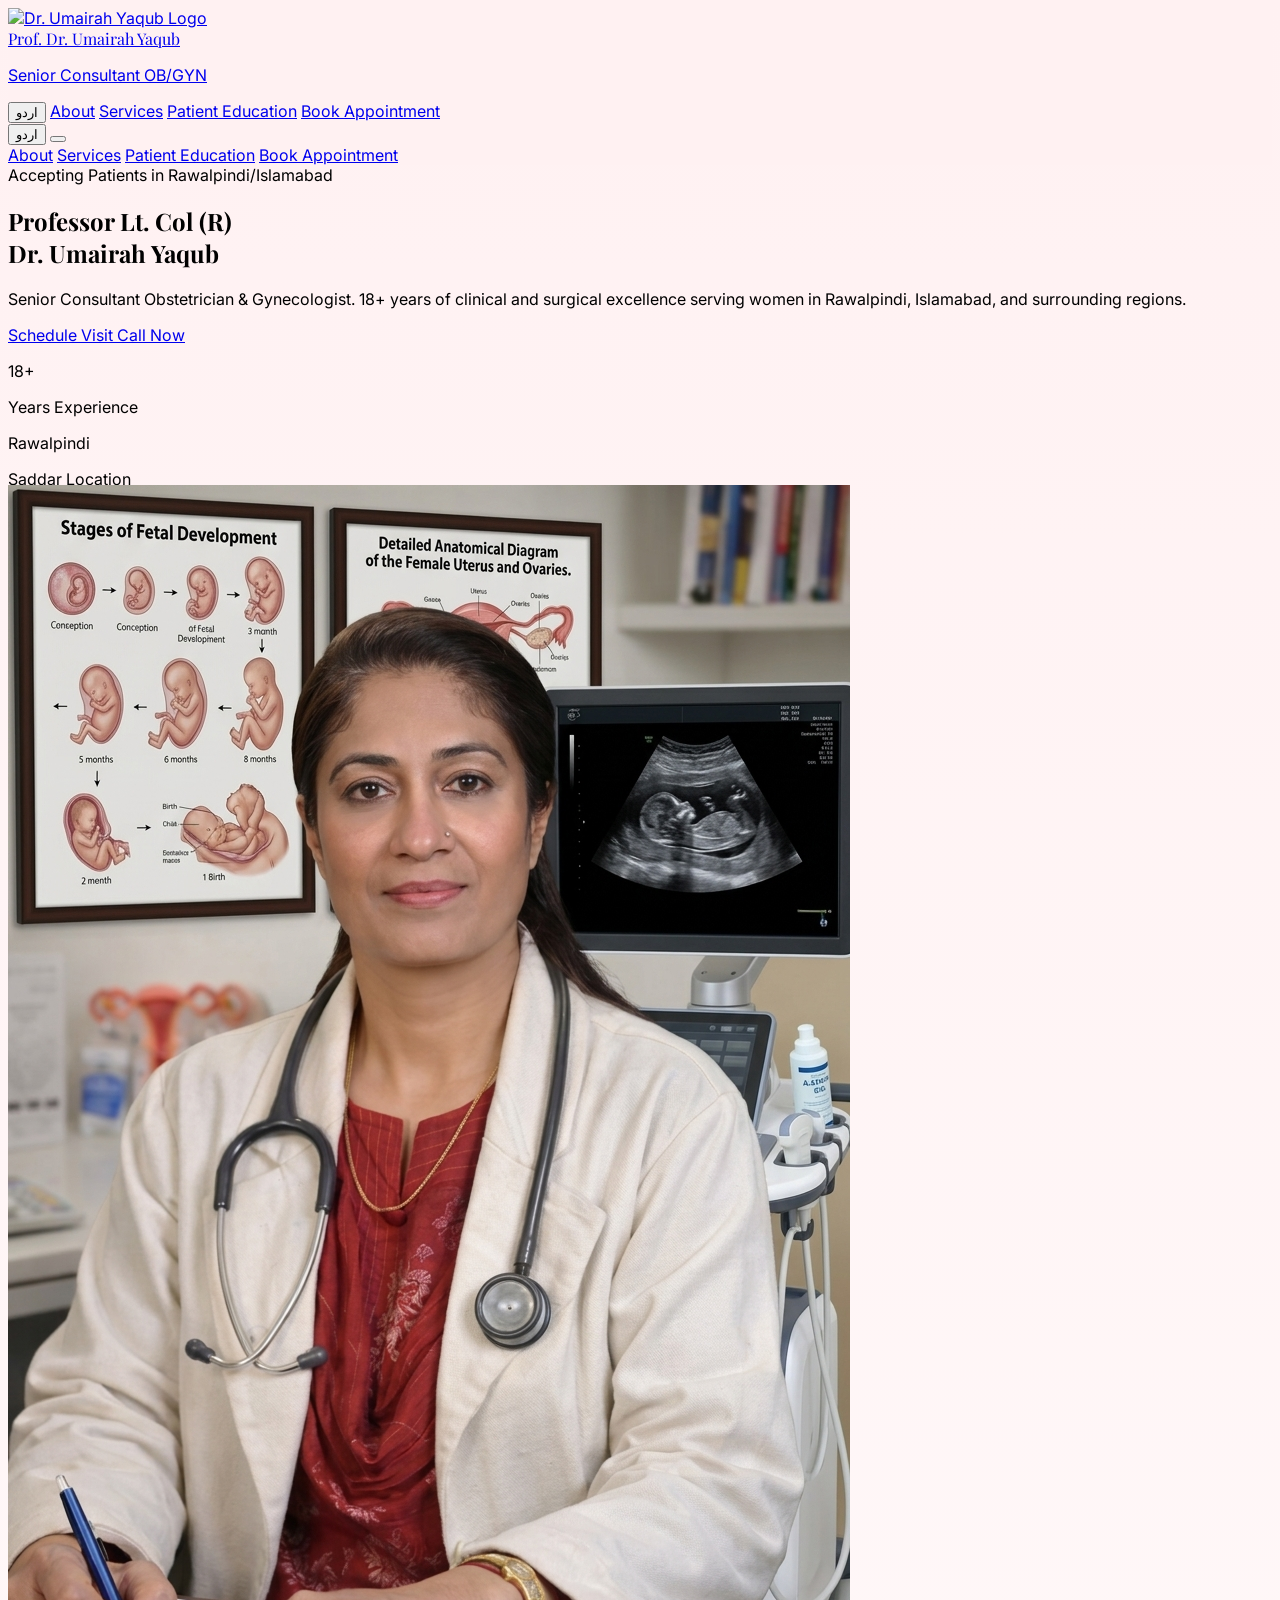
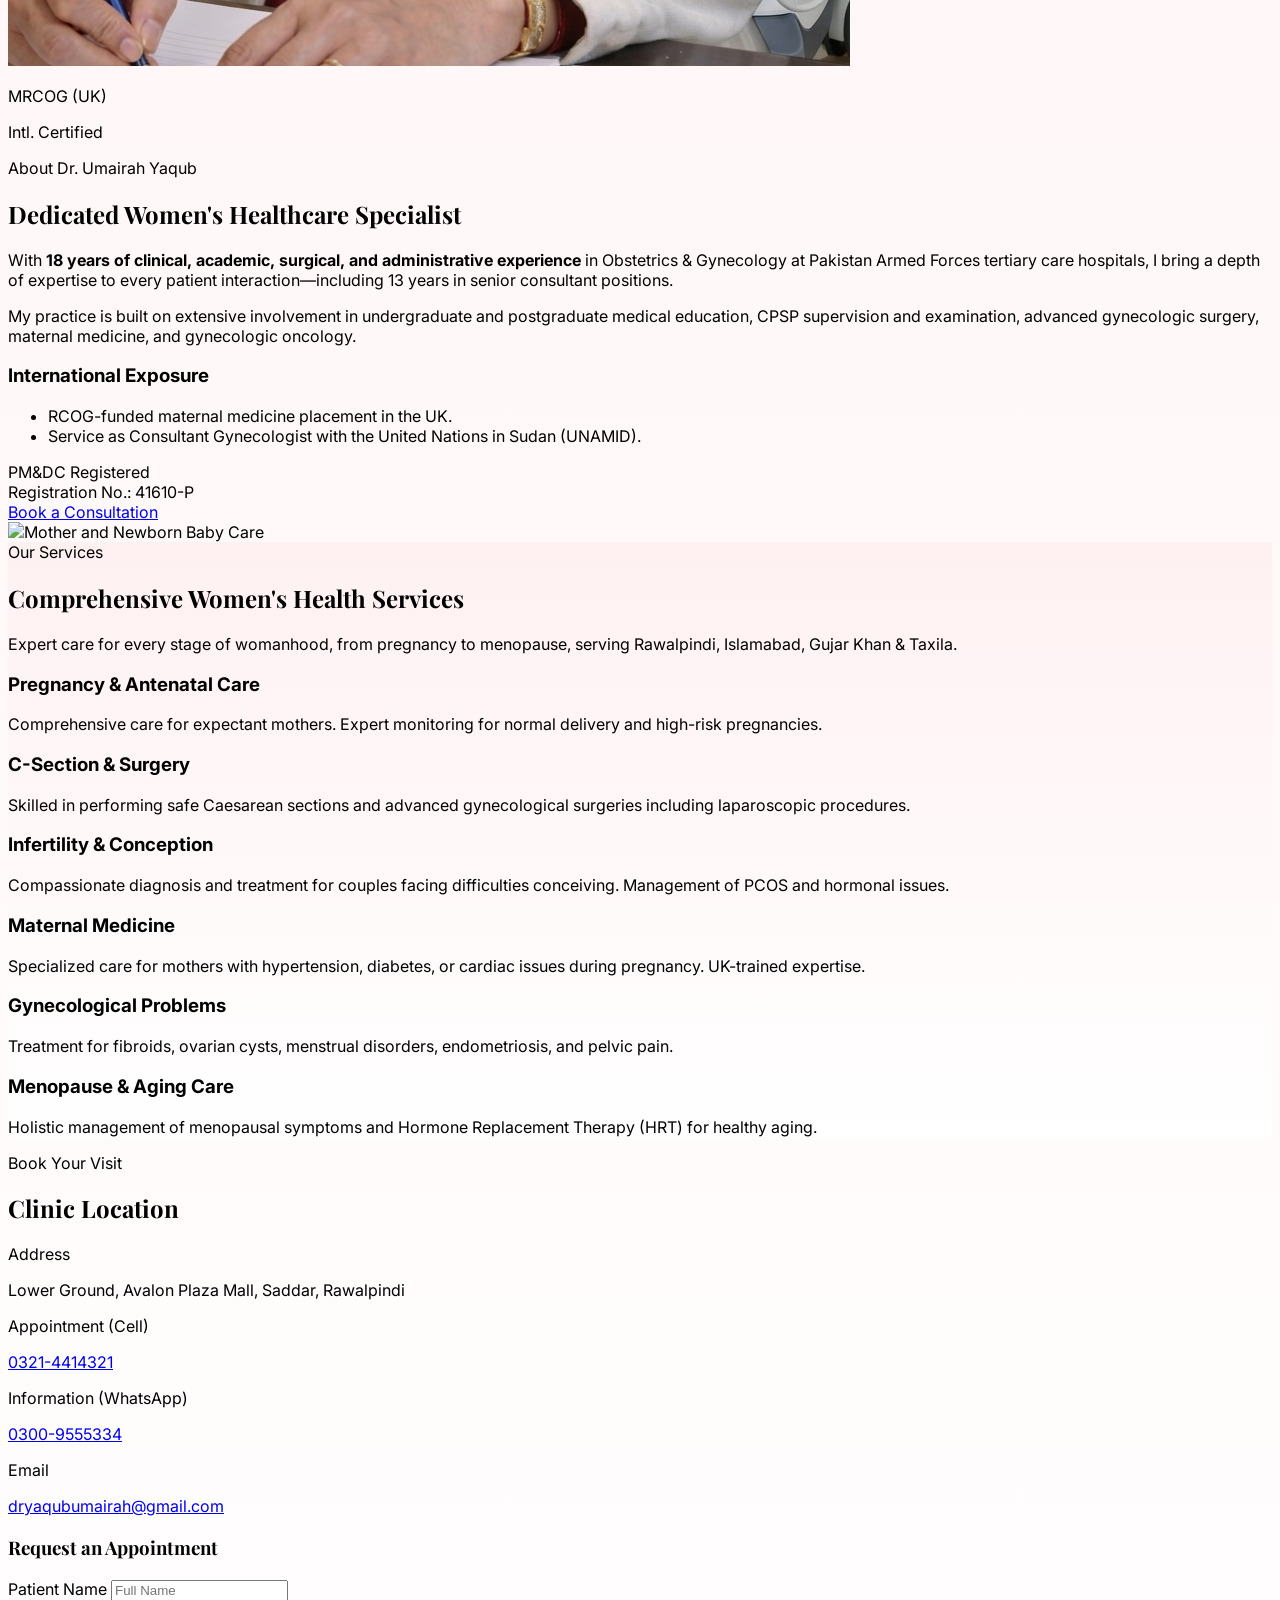
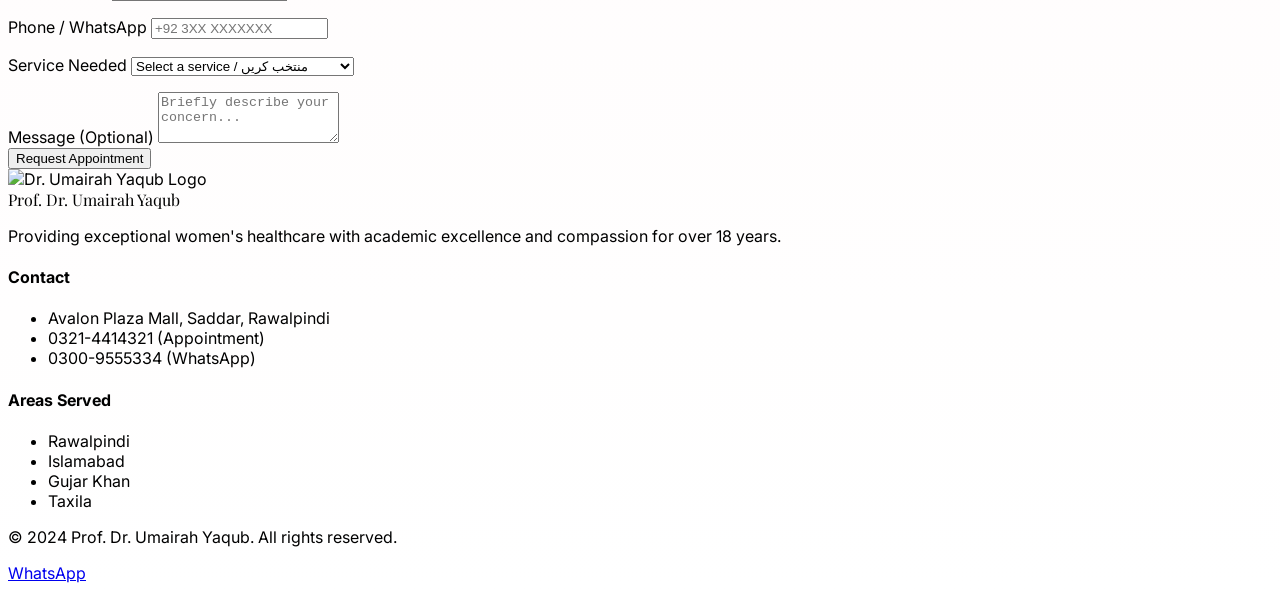
==== commit 4598cadc: "Update to use whatsapp and contact numbers added link to patients education. added link to logo" ====
--- a/index.html
+++ b/index.html
@@ -1,29 +1,30 @@
 <!DOCTYPE html>
-<html lang="en" dir="ltr">
-
+<html lang="en">
 <head>
     <meta charset="UTF-8">
     <meta name="viewport" content="width=device-width, initial-scale=1.0">
-
-    <!-- ===== SEO: Primary Meta Tags ===== -->
-    <title>Prof. Dr. Umairah Yaqub | Best Gynecologist in Rawalpindi & Islamabad | FCPS MRCOG</title>
-    <meta name="description"
-        content="Prof. Dr. Umairah Yaqub – Senior Consultant Gynecologist & Obstetrician (FCPS, MRCOG UK). Serving Rawalpindi, Islamabad, Gujar Khan & Taxila. Book appointment at Future Medical Complex, Saddar. 18+ years experience in Gynae/OBS, laparoscopy & maternal medicine.">
-    <meta name="keywords"
-        content="gynecologist rawalpindi, obstetrician islamabad, best gynae rawalpindi, lady doctor rawalpindi, gynecologist gujar khan, gynecologist taxila, FCPS gynecologist rawalpindi, MRCOG doctor pakistan, Dr Umairah Yaqub, obstetrics rawalpindi, maternal medicine islamabad, laparoscopic surgeon rawalpindi, female gynecologist rawalpindi, pregnancy specialist rawalpindi, Future Medical Complex Saddar">
-    <meta name="author" content="Prof. Dr. Umairah Yaqub">
+    <title>Prof. Dr. Umairah Yaqub | Best Gynecologist in Rawalpindi & Islamabad</title>
+    <meta name="description" content="Senior Consultant Obstetrician & Gynecologist in Rawalpindi/Islamabad. 18+ years experience. Expert in High-Risk Pregnancy, C-Section, Infertility, PCOS & Laparoscopic Surgery. Located at Avalon Plaza Mall, Saddar.">
+    <meta name="keywords" content="gynecologist rawalpindi, best lady doctor islamabad, pregnancy specialist, c-section doctor, infertility expert pakistan, pcos treatment, obstetrician saddar, female health, maternity care">
+    <meta name="author" content="Prof. Lt. Col (R) Dr. Umairah Yaqub">
     <meta name="robots" content="index, follow">
-    <link rel="canonical" href="https://www.drumairahyaqub.com/">
-
-    <!-- ===== SEO: Open Graph (Facebook/WhatsApp) ===== -->
+    
+    <!-- Open Graph -->
+    <meta property="og:title" content="Prof. Dr. Umairah Yaqub | Gynecologist Rawalpindi">
+    <meta property="og:description" content="Senior Consultant OB/GYN. 18+ Years Experience. Specialist in Maternal Medicine & Surgery.">
+    <meta property="og:image" content="portrait2.png">
+    <meta property="og:url" content="https://www.drumairahyaqub.com">
     <meta property="og:type" content="website">
-    <meta property="og:url" content="https://www.drumairahyaqub.com/">
-    <meta property="og:title" content="Prof. Dr. Umairah Yaqub | Gynecologist Rawalpindi & Islamabad">
-    <meta property="og:description"
-        content="Senior Consultant Obstetrician & Gynecologist (FCPS, MRCOG UK). 18+ years experience. Clinics in Rawalpindi, Islamabad. Serving Gujar Khan & Taxila patients.">
-    <meta property="og:image" content="portrait2.png">
-
-    <!-- ===== SEO: Structured Data (JSON-LD) ===== -->
+
+    <script src="https://cdn.tailwindcss.com"></script>
+    <script src="https://unpkg.com/lucide@latest"></script>
+    
+    <!-- Fonts -->
+    <link href="https://fonts.googleapis.com/css2?family=Inter:wght@300;400;500;600&display=swap" rel="stylesheet">
+    <link href="https://fonts.googleapis.com/css2?family=Playfair+Display:wght@400;500;600;700&display=swap" rel="stylesheet">
+    <link href="https://fonts.googleapis.com/css2?family=Noto+Nastaliq+Urdu:wght@400;500;600;700&display=swap" rel="stylesheet">
+
+    <!-- JSON-LD Structured Data (SEO) -->
     <script type="application/ld+json">
     {
       "@context": "https://schema.org",
@@ -31,7 +32,7 @@
       "name": "Prof. Dr. Umairah Yaqub",
       "description": "Senior Consultant Obstetrician & Gynecologist with 18+ years experience, FCPS (OBGYN), MRCOG UK",
       "image": "portrait2.png",
-      "telephone": "+923225118889",
+      "telephone": "+923214414321",
       "email": "dryaqubumairah@gmail.com",
       "medicalSpecialty": ["Obstetrics", "Gynecology", "Maternal-Fetal Medicine", "Laparoscopic Surgery"],
       "address": {
@@ -50,1726 +51,681 @@
     }
     </script>
 
-    <link rel="stylesheet" href="styles.css">
-    <link
-        href="https://fonts.googleapis.com/css2?family=Playfair+Display:wght@600;700;800&family=DM+Sans:wght@300;400;500;600&display=swap"
-        rel="stylesheet">
-    <link rel="stylesheet" href="https://cdnjs.cloudflare.com/ajax/libs/font-awesome/6.4.0/css/all.min.css">
-
+    <script>
+        tailwind.config = {
+            theme: {
+                extend: {
+                    fontFamily: {
+                        'inter': ['Inter', 'sans-serif'],
+                        'playfair': ['Playfair Display', 'serif'],
+                        'urdu': ['Noto Nastaliq Urdu', 'serif'],
+                    }
+                }
+            }
+        }
+    </script>
     <style>
-        /* ========================
-           LANGUAGE / RTL TOGGLE
-        ======================== */
-        :root {
-            --font-en: 'DM Sans', sans-serif;
-            --font-ur: 'Noto Nastaliq Urdu', 'Jameel Noori Nastaleeq', serif;
-            --primary-color: #c2185b;
-            --primary-dark: #880e4f;
-            --primary-light: #e91e8c;
-            --primary-gradient: linear-gradient(135deg, #c2185b 0%, #e91e8c 100%);
-            --secondary-color: #0d1f3c;
-            --accent-color: #f9a825;
-            --whatsapp-color: #25D366;
-            --bg-light: #ffffff;
-            --bg-alt: #fdf6f9;
-            --text-dark: #1a1a2e;
-            --text-body: #4a4a6a;
-            --text-light: #7b7b9a;
-            --border-color: #e8dde8;
-            --shadow-sm: 0 1px 4px rgba(194, 24, 91, 0.08);
-            --shadow-md: 0 4px 16px rgba(194, 24, 91, 0.12);
-            --shadow-lg: 0 10px 30px rgba(194, 24, 91, 0.15);
-            --shadow-hover: 0 20px 40px rgba(194, 24, 91, 0.2);
-            --radius-md: 14px;
-            --radius-lg: 22px;
-            --radius-full: 9999px;
-            --container-max: 1200px;
-            --transition-fast: 0.2s ease;
-            --transition-smooth: 0.3s cubic-bezier(0.4, 0, 0.2, 1);
-            --font-family: var(--font-en);
-        }
-
-        [lang="ur"] {
+        body { font-family: 'Inter', sans-serif; }
+        .font-playfair { font-family: 'Playfair Display', serif; }
+        .font-urdu { font-family: 'Noto Nastaliq Urdu', serif; }
+        
+        .gradient-bg {
+            background: linear-gradient(to bottom, #FFF1F2, #FFFFFF);
+        }
+
+        /* --- FIXED LANGUAGE TOGGLE LOGIC --- */
+        /* Hide Urdu by default */
+        .lang-ur {
+            display: none !important;
+        }
+        
+        /* When Urdu Active */
+        body.urdu-active .lang-en {
+            display: none !important;
+        }
+        
+        body.urdu-active .lang-ur {
+            display: block !important; /* Default to block */
             direction: rtl;
-            --font-family: var(--font-ur);
-        }
-
-        [lang="ur"] body {
-            font-family: var(--font-ur);
-            line-height: 2;
-        }
-
-        /* Language Toggle Button */
-        .lang-toggle {
-            background: rgba(194, 24, 91, 0.1);
-            border: 1.5px solid var(--primary-color);
-            color: var(--primary-color);
-            font-weight: 700;
-            padding: 6px 14px;
-            border-radius: var(--radius-full);
-            cursor: pointer;
-            font-size: 0.88rem;
-            transition: var(--transition-fast);
-            display: flex;
-            align-items: center;
-            gap: 6px;
-            letter-spacing: 0.3px;
-        }
-
-        .lang-toggle:hover {
-            background: var(--primary-color);
-            color: white;
-        }
-
-        /* RTL Nav Adjustments */
-        [lang="ur"] .nav-links {
-            direction: rtl;
-        }
-
-        [lang="ur"] .nav-links a::after {
-            left: auto;
-            right: 0;
-        }
-
-        [lang="ur"] .timeline::before {
-            left: auto;
-            right: 20px;
-        }
-
-        [lang="ur"] .timeline-item {
-            padding-left: 0;
-            padding-right: 60px;
-        }
-
-        [lang="ur"] .timeline-dot {
-            left: auto;
-            right: 12px;
-        }
-
-        [lang="ur"] .timeline-content:hover {
-            transform: translateX(-5px);
-        }
-
-        [lang="ur"] .footer-title::after {
-            left: auto;
-            right: 0;
-        }
-
-        [lang="ur"] .experience-card {
-            left: auto;
-            right: -20px;
-        }
-
-        /* Hidden content spans */
-        .en-text { display: inline; }
-        .ur-text { display: none; }
-        [lang="ur"] .en-text { display: none; }
-        [lang="ur"] .ur-text { display: inline; }
-        .en-block { display: block; }
-        .ur-block { display: none; }
-        [lang="ur"] .en-block { display: none; }
-        [lang="ur"] .ur-block { display: block; }
-
-        /* ========================
-           GLOBAL RESET & BASE
-        ======================== */
-        * { margin: 0; padding: 0; box-sizing: border-box; }
-        html { scroll-behavior: smooth; scroll-padding-top: 80px; }
-        body {
-            font-family: var(--font-family);
-            color: var(--text-body);
-            line-height: 1.7;
-            background-color: var(--bg-light);
-            -webkit-font-smoothing: antialiased;
-        }
-        h1,h2,h3,h4,h5,h6 { color: var(--text-dark); font-weight: 700; line-height: 1.25; }
-        a { text-decoration: none; color: inherit; transition: var(--transition-fast); }
-        ul { list-style: none; }
-        img { max-width: 100%; height: auto; display: block; }
-
-        .container {
-            width: 100%;
-            max-width: var(--container-max);
-            margin: 0 auto;
-            padding: 0 5%;
-        }
-        .section { padding: 100px 0; }
-        .alt-bg { background-color: var(--bg-alt); }
-        .text-center { text-align: center; }
-        .mt-2 { margin-top: 0.5rem; }
-
-        /* ========================
-           TYPOGRAPHY
-        ======================== */
-        .highlight { color: var(--primary-color); }
-        .sub-heading {
-            display: block;
-            color: var(--primary-color);
-            font-weight: 600;
-            text-transform: uppercase;
-            letter-spacing: 2px;
-            margin-bottom: 10px;
-            font-size: 0.85rem;
-        }
-        .section-title {
-            font-family: 'Playfair Display', serif;
-            font-size: 2.6rem;
-            margin-bottom: 20px;
-        }
-        .divider {
-            height: 4px;
-            width: 60px;
-            background: var(--primary-gradient);
-            border-radius: 2px;
-            margin: 0 auto 40px;
-        }
-        .lead-text {
-            font-size: 1.15rem;
-            color: var(--text-dark);
-            font-weight: 500;
-            margin-bottom: 20px;
-        }
-
-        /* ========================
-           BUTTONS
-        ======================== */
-        .btn {
-            display: inline-flex;
-            align-items: center;
-            justify-content: center;
-            gap: 10px;
-            padding: 12px 28px;
-            border-radius: var(--radius-full);
-            font-weight: 600;
-            cursor: pointer;
-            border: none;
-            transition: var(--transition-smooth);
-            font-size: 1rem;
-            font-family: var(--font-family);
-        }
-        .btn-primary {
-            background: var(--primary-gradient);
-            color: white;
-            box-shadow: 0 4px 15px rgba(194, 24, 91, 0.3);
-        }
-        .btn-primary:hover {
-            transform: translateY(-2px);
-            box-shadow: 0 8px 24px rgba(194, 24, 91, 0.45);
-            color: white;
-        }
-        .btn-outline {
-            background: transparent;
-            border: 2px solid var(--primary-color);
-            color: var(--primary-color);
-        }
-        .btn-outline:hover {
-            background: var(--primary-color);
-            color: white;
-        }
-        .btn-lg { padding: 16px 36px; font-size: 1.05rem; }
-        .btn-block { width: 100%; }
-
-        /* ========================
-           NAVBAR
-        ======================== */
-        .navbar {
-            position: fixed;
-            top: 0; left: 0;
-            width: 100%;
-            background: rgba(255,255,255,0.96);
-            backdrop-filter: blur(12px);
-            -webkit-backdrop-filter: blur(12px);
-            z-index: 1000;
-            box-shadow: 0 1px 0 rgba(194,24,91,0.08);
-            padding: 14px 0;
-        }
-        .nav-content {
-            display: flex;
-            justify-content: space-between;
-            align-items: center;
-            gap: 20px;
-        }
-        .logo {
-            display: flex;
-            align-items: center;
-            gap: 10px;
-            font-family: 'Playfair Display', serif;
-            font-size: 1.3rem;
-            font-weight: 700;
-            color: var(--secondary-color);
-            white-space: nowrap;
-        }
-        .logo i { color: var(--primary-color); font-size: 1.6rem; }
-        .logo-light { color: white; }
-        .nav-links { display: flex; gap: 28px; }
-        .nav-links a {
-            font-weight: 500;
-            color: var(--text-dark);
-            position: relative;
-            font-size: 0.95rem;
-        }
-        .nav-links a::after {
-            content: '';
-            position: absolute;
-            bottom: -4px; left: 0;
-            width: 0; height: 2px;
-            background: var(--primary-color);
-            transition: var(--transition-fast);
-        }
-        .nav-links a:hover { color: var(--primary-color); }
-        .nav-links a:hover::after { width: 100%; }
-        .nav-right { display: flex; align-items: center; gap: 12px; }
-        .mobile-menu-btn {
-            display: none;
-            font-size: 1.5rem;
-            cursor: pointer;
-            color: var(--secondary-color);
-        }
-
-        /* ========================
-           HERO
-        ======================== */
-        .hero {
-            padding: 155px 0 90px;
-            background: linear-gradient(160deg, #fff 55%, #fdf0f5 100%);
-            overflow: hidden;
-            position: relative;
-        }
-        .hero::before {
-            content: '';
-            position: absolute;
-            top: -100px; right: -100px;
-            width: 500px; height: 500px;
-            background: radial-gradient(circle, rgba(194,24,91,0.06) 0%, transparent 70%);
-            pointer-events: none;
-        }
-        .hero-container {
-            display: grid;
-            grid-template-columns: 1.2fr 0.85fr;
-            gap: 50px;
-            align-items: center;
-        }
-        .hero-badge {
-            display: inline-block;
-            background: rgba(194,24,91,0.08);
-            color: var(--primary-color);
-            padding: 8px 18px;
-            border-radius: var(--radius-full);
-            font-weight: 600;
-            font-size: 0.88rem;
-            margin-bottom: 22px;
-            border: 1px solid rgba(194,24,91,0.2);
-            animation: pulse-badge 2.5s ease-in-out infinite;
-        }
-        @keyframes pulse-badge {
-            0%, 100% { box-shadow: 0 0 0 0 rgba(194,24,91,0.2); }
-            50% { box-shadow: 0 0 0 6px rgba(194,24,91,0); }
-        }
-        .hero-title {
-            font-family: 'Playfair Display', serif;
-            font-size: 3.4rem;
-            line-height: 1.1;
-            margin-bottom: 15px;
-            color: var(--secondary-color);
-        }
-        .hero-subtitle {
-            font-size: 1.4rem;
-            color: var(--text-dark);
-            font-weight: 500;
-            margin-bottom: 10px;
-        }
-        .hero-tags {
-            font-size: 1rem;
-            color: var(--text-light);
-            margin-bottom: 28px;
-            font-weight: 500;
-        }
-        .hero-credentials {
-            display: flex;
-            flex-wrap: wrap;
-            gap: 12px;
-            margin-bottom: 38px;
-        }
-        .credential-item {
-            display: flex;
-            align-items: center;
-            gap: 8px;
-            background: white;
-            padding: 8px 16px;
-            border-radius: var(--radius-full);
-            box-shadow: var(--shadow-sm);
-            font-size: 0.9rem;
-            font-weight: 600;
-            border: 1px solid var(--border-color);
-        }
-        .credential-item i { color: #2ea44f; }
-        .hero-actions { display: flex; gap: 16px; flex-wrap: wrap; }
-        .hero-image-wrapper { position: relative; }
-        .hero-image-bg {
-            position: absolute;
-            top: 50%; left: 50%;
-            transform: translate(-50%, -50%);
-            width: 110%; height: 110%;
-            background: var(--primary-gradient);
-            border-radius: var(--radius-lg);
-            opacity: 0.08;
-            filter: blur(50px);
-            z-index: 1;
-        }
-        .hero-image {
-            position: relative;
-            z-index: 2;
-            border-radius: var(--radius-lg);
-            box-shadow: var(--shadow-lg);
-            border: 6px solid white;
-            width: 100%;
-            max-height: 480px;
-            object-fit: cover;
-            object-position: top;
-        }
-        .experience-card {
-            position: absolute;
-            bottom: -20px; left: -20px;
-            background: white;
-            padding: 18px 24px;
-            border-radius: var(--radius-md);
-            box-shadow: var(--shadow-lg);
-            z-index: 3;
-            display: flex;
-            align-items: center;
-            gap: 14px;
-            border-left: 4px solid var(--primary-color);
-        }
-        .exp-number {
-            font-size: 2.2rem;
-            font-weight: 800;
-            color: var(--primary-color);
-            font-family: 'Playfair Display', serif;
-            line-height: 1;
-        }
-        .exp-text {
-            font-weight: 600;
-            color: var(--secondary-color);
-            line-height: 1.3;
-            font-size: 0.9rem;
-        }
-
-        /* ========================
-           ABOUT
-        ======================== */
-        .about-grid {
-            display: grid;
-            grid-template-columns: 1fr 1fr;
-            gap: 60px;
-            align-items: center;
-        }
-        .about-features { margin-top: 36px; display: grid; gap: 24px; }
-        .feature { display: flex; gap: 18px; }
-        .feature-icon {
-            width: 58px; height: 58px;
-            flex-shrink: 0;
-            background: rgba(194,24,91,0.08);
-            color: var(--primary-color);
-            border-radius: var(--radius-md);
-            display: flex;
-            align-items: center;
-            justify-content: center;
-            font-size: 1.6rem;
-        }
-        .feature h4 { margin-bottom: 5px; font-size: 1.1rem; }
-        .feature p { font-size: 0.93rem; }
-        .about-image-card {
-            position: relative;
-            width: 100%;
-            max-width: 420px;
-            margin: 0 auto;
-        }
-        .about-image-card::before {
-            content: '';
-            position: absolute;
-            top: 20px; left: 20px;
-            right: -20px; bottom: -20px;
-            background: var(--primary-gradient);
-            border-radius: var(--radius-lg);
-            opacity: 0.12;
-            z-index: 0;
-        }
-        .-img {
-            position: relative;
-            border-radius: var(--radius-lg);
-            z-index: 2;
-            box-shadow: var(--shadow-md);
-            width: 100%;
-            aspect-ratio: 4/5;
-            object-fit: cover;
-            object-position: top;
-            display: block;
-        }
-
-        /* ========================
-           SERVICES (NEW SECTION)
-        ======================== */
-        .services-grid {
-            display: grid;
-            grid-template-columns: repeat(auto-fill, minmax(240px, 1fr));
-            gap: 24px;
-            margin-top: 20px;
-        }
-        .service-card {
-            background: white;
-            border: 1px solid var(--border-color);
-            border-radius: var(--radius-md);
-            padding: 28px 24px;
-            text-align: center;
-            transition: var(--transition-smooth);
-        }
-        .service-card:hover {
-            border-color: var(--primary-light);
-            box-shadow: var(--shadow-md);
-            transform: translateY(-5px);
-        }
-        .service-icon {
-            width: 64px; height: 64px;
-            margin: 0 auto 16px;
-            background: rgba(194,24,91,0.08);
-            border-radius: 50%;
-            display: flex;
-            align-items: center;
-            justify-content: center;
-            font-size: 1.8rem;
-            color: var(--primary-color);
-        }
-        .service-card h4 {
-            font-size: 1rem;
-            margin-bottom: 8px;
-            color: var(--text-dark);
-        }
-        .service-card p {
-            font-size: 0.88rem;
-            color: var(--text-light);
-            line-height: 1.5;
-        }
-
-        /* ========================
-           TIMELINE
-        ======================== */
-        .timeline { max-width: 800px; margin: 0 auto; position: relative; }
-        .timeline::before {
-            content: '';
-            position: absolute;
-            left: 20px; top: 0;
-            height: 100%; width: 2px;
-            background: var(--border-color);
-        }
-        .timeline-item { position: relative; padding-left: 60px; margin-bottom: 36px; }
-        .timeline-item:last-child { margin-bottom: 0; }
-        .timeline-dot {
-            position: absolute;
-            left: 12px; top: 5px;
-            width: 18px; height: 18px;
-            border-radius: 50%;
-            background: var(--primary-gradient);
-            border: 4px solid var(--bg-alt);
-            box-shadow: 0 0 0 2px var(--primary-light);
-        }
-        .timeline-content {
-            background: white;
-            padding: 24px;
-            border-radius: var(--radius-md);
-            box-shadow: var(--shadow-sm);
-            transition: var(--transition-smooth);
-        }
-        .timeline-content:hover {
-            box-shadow: var(--shadow-md);
-            transform: translateX(5px);
-        }
-        .timeline-content h3 { color: var(--primary-color); margin-bottom: 5px; }
-        .timeline-org { font-weight: 500; color: var(--text-dark); }
-        .timeline-date {
-            display: inline-block;
-            margin-top: 10px;
-            padding: 4px 12px;
-            background: var(--bg-alt);
-            border-radius: var(--radius-full);
-            font-size: 0.85rem;
-            font-weight: 600;
-        }
-
-        /* ========================
-           EXPERIENCE GRID
-        ======================== */
-        .experience-grid {
-            display: grid;
-            grid-template-columns: repeat(auto-fill, minmax(260px, 1fr));
-            gap: 18px;
-        }
-        .exp-card {
-            background: white;
-            padding: 22px;
-            border-radius: var(--radius-md);
-            border: 1px solid var(--border-color);
-            transition: var(--transition-smooth);
-        }
-        .exp-card:hover {
-            box-shadow: var(--shadow-md);
-            border-color: var(--primary-light);
-            transform: translateY(-4px);
-        }
-        .highlight-card {
-            background: var(--secondary-color);
-            color: white;
-            border: none;
-        }
-        .highlight-card .exp-year { color: var(--primary-light); background: rgba(255,255,255,0.1); }
-        .highlight-card .exp-role { color: white; }
-        .highlight-card .exp-org { color: #cbd5e1; }
-        .exp-year {
-            display: inline-block;
-            padding: 3px 10px;
-            background: var(--bg-alt);
-            color: var(--primary-color);
-            border-radius: var(--radius-md);
-            font-size: 0.82rem;
-            font-weight: 700;
-            margin-bottom: 12px;
-        }
-        .exp-role { font-size: 1rem; margin-bottom: 4px; }
-        .exp-org { font-size: 0.92rem; }
-
-        /* ========================
-           LOCATIONS
-        ======================== */
-        .locations-wrapper {
-            display: grid;
-            grid-template-columns: 1fr 1fr;
-            gap: 36px;
-            margin-top: 50px;
-        }
-        .location-card {
-            background: white;
-            border-radius: var(--radius-lg);
-            overflow: hidden;
-            box-shadow: var(--shadow-md);
-            transition: var(--transition-smooth);
-            display: flex;
-            flex-direction: column;
-        }
-        .location-card:hover { box-shadow: var(--shadow-hover); transform: translateY(-5px); }
-        .location-header {
-            background: var(--primary-gradient);
-            color: white;
-            padding: 28px;
-            text-align: center;
-        }
-        .location-header.secondary {
-            background: linear-gradient(135deg, var(--secondary-color), #1e3a8a);
-        }
-        .hospital-icon { font-size: 2.8rem; margin-bottom: 12px; opacity: 0.9; }
-        .location-header h3 { color: white; font-size: 1.4rem; }
-        .location-body { padding: 28px; flex-grow: 1; }
-        .location-details { display: flex; flex-direction: column; gap: 18px; }
-        .location-details li { display: flex; align-items: flex-start; gap: 14px; }
-        .location-details i {
-            color: var(--primary-color);
-            font-size: 1.1rem;
-            margin-top: 3px;
-            width: 20px;
-            text-align: center;
-        }
-        .timing-label {
-            font-size: 0.82rem;
-            color: var(--text-light);
-            text-transform: uppercase;
-            letter-spacing: 0.5px;
-        }
-        .location-details strong { color: var(--text-dark); font-size: 1.05rem; }
-        .map-container {
-            margin-top: 22px;
-            border-radius: var(--radius-md);
-            overflow: hidden;
-            box-shadow: var(--shadow-sm);
-            border: 1px solid var(--border-color);
-        }
-        .map-container iframe { display: block; width: 100%; height: 240px; border: 0; }
-        .location-footer {
-            padding: 18px 28px 26px;
-            background: var(--bg-alt);
-            border-top: 1px solid var(--border-color);
-        }
-        .small-text { font-size: 0.83rem; color: var(--text-light); }
-
-        /* ========================
-           AREAS SERVED BADGE ROW
-        ======================== */
-        .areas-served {
-            display: flex;
-            flex-wrap: wrap;
-            justify-content: center;
-            gap: 12px;
-            margin-top: 30px;
-        }
-        .area-badge {
-            background: white;
-            border: 1.5px solid var(--border-color);
-            border-radius: var(--radius-full);
-            padding: 8px 20px;
-            font-size: 0.9rem;
-            font-weight: 600;
-            color: var(--text-dark);
-            display: flex;
-            align-items: center;
-            gap: 8px;
-        }
-        .area-badge i { color: var(--primary-color); }
-
-        /* ========================
-           FOOTER
-        ======================== */
-        .footer {
-            background: var(--secondary-color);
-            color: #e2e8f0;
-            padding: 80px 0 20px;
-        }
-        .footer-grid {
-            display: grid;
-            grid-template-columns: 2fr 1fr 1.5fr;
-            gap: 60px;
-            margin-bottom: 60px;
-        }
-        .footer-bio { margin: 18px 0; color: #94a3b8; line-height: 1.6; }
-        .social-links { display: flex; gap: 12px; }
-        .social-links a {
-            width: 40px; height: 40px;
-            border-radius: 50%;
-            background: rgba(255,255,255,0.1);
-            display: flex;
-            align-items: center;
-            justify-content: center;
-            color: white;
-            transition: var(--transition-smooth);
-        }
-        .social-links a:hover { background: var(--primary-color); transform: translateY(-3px); }
-        .footer-title {
-            color: white;
-            margin-bottom: 22px;
-            font-size: 1.1rem;
-            position: relative;
-            padding-bottom: 10px;
-        }
-        .footer-title::after {
-            content: '';
-            position: absolute;
-            bottom: 0; left: 0;
-            width: 36px; height: 2px;
-            background: var(--primary-color);
-        }
-        .footer-links ul { display: flex; flex-direction: column; gap: 10px; }
-        .footer-links a:hover { color: var(--primary-color); padding-left: 5px; }
-        .contact-list { display: flex; flex-direction: column; gap: 14px; }
-        .contact-list li { display: flex; gap: 14px; align-items: flex-start; }
-        .contact-list i { color: var(--primary-color); margin-top: 4px; flex-shrink: 0; }
-        .contact-list a:hover { color: var(--primary-color); }
-        .footer-bottom {
-            text-align: center;
-            padding-top: 20px;
-            border-top: 1px solid rgba(255,255,255,0.08);
-            color: #64748b;
-            font-size: 0.88rem;
-        }
-
-        /* ========================
-           FAB
-        ======================== */
-        .fab-container {
-            position: fixed;
-            bottom: 30px; right: 30px;
-            display: flex;
-            flex-direction: column;
-            gap: 14px;
-            z-index: 1000;
-        }
-        [lang="ur"] .fab-container { right: auto; left: 30px; }
-        .floating-btn {
-            width: 58px; height: 58px;
-            border-radius: 50%;
-            display: flex;
-            align-items: center;
-            justify-content: center;
-            font-size: 1.7rem;
-            color: white;
-            box-shadow: var(--shadow-lg);
-            transition: var(--transition-smooth);
-        }
-        .floating-btn:hover { transform: scale(1.1); color: white; }
-        .floating-btn-whatsapp { background: var(--whatsapp-color); }
-        .floating-btn-phone { background: var(--primary-gradient); }
-
-        /* ========================
-           BOOKING MODAL
-        ======================== */
-        .modal-overlay {
-            position: fixed;
-            top: 0; left: 0;
-            width: 100%; height: 100%;
-            background: rgba(0,0,0,0.5);
-            backdrop-filter: blur(5px);
-            -webkit-backdrop-filter: blur(5px);
-            z-index: 2000;
-            display: flex;
-            align-items: center;
-            justify-content: center;
-            padding: 20px;
-            opacity: 0;
-            visibility: hidden;
-            transition: var(--transition-smooth);
-        }
-        .modal-overlay.active { opacity: 1; visibility: visible; }
-        .modal-content {
-            background: white;
-            width: 100%;
-            max-width: 520px;
-            border-radius: var(--radius-lg);
-            overflow: hidden;
-            box-shadow: var(--shadow-hover);
-            transform: translateY(20px);
-            transition: transform 0.3s cubic-bezier(0.4,0,0.2,1);
-            max-height: 92vh;
-            display: flex;
-            flex-direction: column;
-        }
-        .modal-overlay.active .modal-content { transform: translateY(0); }
-        .modal-header {
-            background: var(--primary-gradient);
-            color: white;
-            padding: 24px 28px;
-            position: relative;
-        }
-        .modal-header h2 { color: white; font-size: 1.4rem; margin-bottom: 4px; font-family: 'Playfair Display', serif; }
-        .modal-header p { font-size: 0.9rem; opacity: 0.9; }
-        .close-modal {
-            position: absolute;
-            top: 18px; right: 20px;
-            background: rgba(255,255,255,0.2);
-            border: none;
-            color: white;
-            width: 32px; height: 32px;
-            border-radius: 50%;
-            cursor: pointer;
-            display: flex;
-            align-items: center;
-            justify-content: center;
-            font-size: 1.1rem;
-            transition: var(--transition-fast);
-        }
-        .close-modal:hover { background: rgba(255,255,255,0.35); }
-        .modal-body { padding: 24px 28px; overflow-y: auto; flex: 1; }
-        .form-group { margin-bottom: 18px; }
-        .form-row { display: flex; gap: 14px; }
-        .form-group.half { width: 50%; flex-shrink: 0; }
-        .form-group label {
-            display: block;
-            font-weight: 600;
-            margin-bottom: 7px;
-            color: var(--text-dark);
-            font-size: 0.9rem;
-        }
-        .optional { color: var(--text-light); font-weight: 400; font-size: 0.82rem; }
-        .form-group input,
-        .form-group textarea {
-            width: 100%;
-            padding: 11px 14px;
-            border: 1.5px solid var(--border-color);
-            border-radius: var(--radius-md);
-            font-family: var(--font-family);
-            font-size: 0.95rem;
-            color: var(--text-dark);
-            transition: var(--transition-fast);
-            background: white;
-        }
-        .form-group input:focus,
-        .form-group textarea:focus {
-            outline: none;
-            border-color: var(--primary-color);
-            box-shadow: 0 0 0 3px rgba(194,24,91,0.1);
-        }
-        .phone-input { display: flex; align-items: stretch; }
-        .country-code {
-            background: var(--bg-alt);
-            border: 1.5px solid var(--border-color);
-            border-right: none;
-            padding: 11px 10px;
-            border-radius: var(--radius-md) 0 0 var(--radius-md);
-            font-size: 0.86rem;
-            color: var(--text-dark);
-            font-weight: 600;
-            white-space: nowrap;
-        }
-        .phone-input input { border-radius: 0 var(--radius-md) var(--radius-md) 0; }
-        .consultation-options { display: flex; flex-direction: column; gap: 10px; }
-        .option-card {
-            display: flex;
-            align-items: center;
-            padding: 13px 15px;
-            border: 1.5px solid var(--border-color);
-            border-radius: var(--radius-md);
-            cursor: pointer;
-            transition: var(--transition-fast);
-            gap: 13px;
-        }
-        .option-card:hover { border-color: var(--primary-light); }
-        .option-icon { color: var(--primary-color); font-size: 1.2rem; width: 24px; text-align: center; }
-        .option-details { flex-grow: 1; }
-        .option-details h4 { font-size: 0.92rem; margin-bottom: 2px; }
-        .option-details p { font-size: 0.78rem; color: var(--text-light); }
-        .option-check { color: var(--border-color); font-size: 1.1rem; transition: var(--transition-fast); }
-        .option-card.selected {
-            background: var(--primary-gradient);
-            border-color: transparent;
-            color: white;
-        }
-        .option-card.selected h4,
-        .option-card.selected p,
-        .option-card.selected .option-icon,
-        .option-card.selected .option-check { color: white; }
-        .char-count { text-align: right; font-size: 0.78rem; color: var(--text-light); margin-top: 4px; }
-        .form-actions { display: flex; gap: 12px; margin-top: 8px; }
-        .btn-submit {
-            flex-grow: 1;
-            background: var(--primary-gradient);
-            color: white;
-            font-size: 1rem;
-            padding: 13px;
-            border-radius: var(--radius-full);
-        }
-        .btn-submit:hover { opacity: 0.9; transform: translateY(-1px); }
-        .btn-whatsapp-direct {
-            background: var(--whatsapp-color);
-            color: white;
-            width: 50px; height: 50px;
-            border-radius: var(--radius-md);
-            display: flex;
-            align-items: center;
-            justify-content: center;
-            font-size: 1.5rem;
-            flex-shrink: 0;
-            transition: var(--transition-fast);
-        }
-        .btn-whatsapp-direct:hover { background: #20c15c; transform: translateY(-2px); }
-        .modal-footer {
-            padding: 13px;
-            text-align: center;
-            font-size: 0.83rem;
-            color: var(--text-light);
-            border-top: 1px solid var(--border-color);
-            background: var(--bg-alt);
-        }
-        .modal-footer i { margin-right: 5px; }
-
-        /* Success banner */
-        .success-banner {
-            display: none;
-            background: #d4edda;
-            border: 1px solid #c3e6cb;
-            color: #155724;
-            border-radius: var(--radius-md);
-            padding: 16px 20px;
-            margin-bottom: 18px;
-            font-weight: 600;
-            text-align: center;
-            gap: 10px;
-            align-items: center;
-            justify-content: center;
-        }
-        .success-banner.show { display: flex; }
-
-        /* WhatsApp submit redirect notice */
-        .whatsapp-note {
-            font-size: 0.78rem;
-            color: var(--text-light);
-            text-align: center;
-            margin-top: 8px;
-        }
-        .whatsapp-note i { color: var(--whatsapp-color); }
-
-        /* ========================
-           MOBILE MENU
-        ======================== */
-        .nav-links.active {
-            display: flex;
-            flex-direction: column;
-            position: absolute;
-            top: 100%; left: 0;
-            width: 100%;
-            background: white;
-            padding: 18px 5%;
-            box-shadow: var(--shadow-md);
-            z-index: 999;
-            gap: 16px;
-        }
-        [lang="ur"] .nav-links.active { direction: rtl; }
-
-        /* ========================
-           SECTION HEADER
-        ======================== */
-        .section-header { margin-bottom: 10px; }
-
-        /* ========================
-           RESPONSIVE
-        ======================== */
-        @media (max-width: 1024px) {
-            .section-title { font-size: 2.1rem; }
-            .hero-title { font-size: 2.8rem; }
-            .hero-container, .about-grid { grid-template-columns: 1fr; }
-            .hero { padding: 130px 0 70px; text-align: center; }
-            .hero-credentials, .hero-actions { justify-content: center; }
-            .hero-image-wrapper { max-width: 460px; margin: 0 auto; }
-            .about-grid { gap: 40px; }
-            .locations-wrapper { grid-template-columns: 1fr; max-width: 540px; margin-left: auto; margin-right: auto; margin-top: 40px; }
-            .footer-grid { grid-template-columns: 1fr 1fr; gap: 40px; }
-            [lang="ur"] .experience-card { right: auto; left: -20px; }
-        }
-        @media (max-width: 768px) {
-            .nav-links, .nav-btn { display: none; }
-            .mobile-menu-btn { display: block; }
-            .hero-title { font-size: 2.1rem; }
-            .hero-actions { flex-direction: column; align-items: center; }
-            .hero-actions .btn { width: 100%; max-width: 320px; justify-content: center; }
-            .section { padding: 70px 0; }
-            .footer-grid { grid-template-columns: 1fr; gap: 34px; }
-            .timeline::before { left: 20px; }
-            .timeline-item { padding-left: 50px; }
-            .timeline-dot { left: 12px; }
-            .form-row { flex-direction: column; }
-            .form-group.half { width: 100%; }
-            .about-grid { grid-template-columns: 1fr; }
-            .experience-card { display: none; }
-            .services-grid { grid-template-columns: 1fr 1fr; }
-        }
-        @media (max-width: 480px) {
-            .hero-title { font-size: 1.8rem; }
-            .section-title { font-size: 1.7rem; }
-            .hero-badge { font-size: 0.8rem; padding: 6px 14px; }
-            .services-grid { grid-template-columns: 1fr; }
-            .fab-container { bottom: 20px; right: 16px; }
-            [lang="ur"] .fab-container { left: 16px; right: auto; }
-        }
-
-        /* Scroll animation */
-        .fade-up {
-            opacity: 0;
-            transform: translateY(24px);
-            transition: opacity 0.6s ease, transform 0.6s ease;
-        }
-        .fade-up.visible { opacity: 1; transform: translateY(0); }
+        }
+        
+        /* Special handling for inline elements like spans inside buttons */
+        body.urdu-active span.lang-ur {
+            display: inline !important;
+        }
+        /* Special handling for flex items like list items */
+        body.urdu-active li.lang-ur {
+            display: flex !important;
+        }
+
+        @keyframes float {
+            0% { transform: translateY(0px); }
+            50% { transform: translateY(-10px); }
+            100% { transform: translateY(0px); }
+        }
+        .animate-float { animation: float 6s ease-in-out infinite; }
+        
+        @keyframes pulse-glow {
+            0%, 100% { opacity: 0.4; }
+            50% { opacity: 0.8; }
+        }
+        .animate-glow { animation: pulse-glow 3s ease-in-out infinite; }
     </style>
 </head>
-
-<body>
-
-    <!-- ======== STICKY NAVBAR ======== -->
-    <header class="navbar" role="banner">
-        <div class="container nav-content">
-            <div class="logo">
-                <i class="fa-solid fa-stethoscope" aria-hidden="true"></i>
-                <span class="logo-text">
-                    <span class="en-text">Dr. Umairah Yaqub</span>
-                    <span class="ur-text">ڈاکٹر عمیرہ یعقوب</span>
-                </span>
-            </div>
-            <nav class="nav-links" aria-label="Primary navigation">
-                <a href="#about"><span class="en-text">Profile</span><span class="ur-text">پروفائل</span></a>
-                <a href="#services"><span class="en-text">Services</span><span class="ur-text">خدمات</span></a>
-                <a href="#qualifications"><span class="en-text">Qualifications</span><span class="ur-text">تعلیم</span></a>
-                <a href="#locations"><span class="en-text">Clinics</span><span class="ur-text">کلینک</span></a>
-            </nav>
-            <div class="nav-right">
-                <button class="lang-toggle" id="langToggle" aria-label="Toggle language">
-                    <i class="fa-solid fa-language"></i>
-                    <span class="en-text">اردو</span>
-                    <span class="ur-text">English</span>
+<body class="gradient-bg">
+
+    <!-- Navigation -->
+    <nav class="fixed top-0 left-0 right-0 z-50 h-20" style="background: rgba(255, 241, 242, 0.9); backdrop-filter: blur(12px);">
+        <div class="max-w-7xl mx-auto px-6 h-full flex items-center justify-between">
+            <!-- Logo -->
+            <a href="#" class="flex items-center gap-3">
+                <div class="w-12 h-12 rounded-full flex items-center justify-center overflow-hidden">
+                    <img src="logo_final.png" alt="Dr. Umairah Yaqub Logo" class="w-full h-full object-cover">
+                </div>
+                <div>
+                    <span class="text-lg font-medium text-slate-900 font-playfair leading-tight block lang-en">Prof. Dr. Umairah Yaqub</span>
+                    <span class="text-lg font-medium text-slate-900 font-urdu leading-tight block lang-ur">پروفیسر ڈاکٹر عمیرہ یعقوب</span>
+                    <p class="text-xs text-slate-500 lang-en">Senior Consultant OB/GYN</p>
+                    <p class="text-xs text-slate-500 lang-ur">سینئر کنسلٹنٹ امراض نسواں</p>
+                </div>
+            </a>
+            
+            <!-- Menu -->
+            <div class="hidden md:flex items-center gap-6">
+                <!-- Language Switcher -->
+                <button onclick="toggleLanguage()" class="flex items-center gap-2 text-sm text-slate-600 hover:text-rose-900 font-medium border border-slate-200 px-3 py-1.5 rounded-full hover:border-rose-300 transition-all">
+                    <i data-lucide="languages" class="w-4 h-4"></i>
+                    <span class="lang-en">اردو</span>
+                    <span class="lang-ur">English</span>
                 </button>
-                <a href="#" id="openModalBtnNav" class="btn btn-primary nav-btn" aria-label="Book appointment">
-                    <span class="en-text">Book Appointment</span>
-                    <span class="ur-text">اپوائنٹمنٹ</span>
-                </a>
-                <div class="mobile-menu-btn" id="mobileMenuBtn" role="button" aria-label="Toggle menu" aria-expanded="false">
-                    <i class="fa-solid fa-bars"></i>
-                </div>
+
+                <a href="#about" class="text-slate-600 hover:text-rose-900 transition-colors text-sm font-medium lang-en">About</a>
+                <a href="#about" class="text-slate-600 hover:text-rose-900 transition-colors text-sm font-medium lang-ur">تعارف</a>
+                
+                <a href="#services" class="text-slate-600 hover:text-rose-900 transition-colors text-sm font-medium lang-en">Services</a>
+                <a href="#services" class="text-slate-600 hover:text-rose-900 transition-colors text-sm font-medium lang-ur">خدمات</a>
+                
+                <a href="education.html" class="text-slate-600 hover:text-rose-900 transition-colors text-sm font-medium lang-en">Patient Education</a>
+                <a href="education.html" class="text-slate-600 hover:text-rose-900 transition-colors text-sm font-medium lang-ur">مریضوں کی تعلیم</a>
+                
+                <a href="#appointment" class="bg-rose-900 text-white px-6 py-2.5 rounded-full text-sm font-medium hover:bg-rose-800 transition-all hover:-translate-y-0.5 lang-en">Book Appointment</a>
+                <a href="#appointment" class="bg-rose-900 text-white px-6 py-2.5 rounded-full text-sm font-medium hover:bg-rose-800 transition-all hover:-translate-y-0.5 lang-ur">اپائنٹمنٹ لیں</a>
+            </div>
+
+            <!-- Mobile Menu Button -->
+            <div class="md:hidden flex items-center gap-3">
+                <button onclick="toggleLanguage()" class="flex items-center gap-2 text-sm text-slate-600 font-medium border border-slate-200 px-3 py-1.5 rounded-full hover:border-rose-300 transition-all">
+                    <i data-lucide="languages" class="w-4 h-4"></i>
+                    <span class="lang-en">اردو</span>
+                    <span class="lang-ur">EN</span>
+                </button>
+                <button class="p-2" onclick="toggleMobileMenu()">
+                    <i data-lucide="menu" class="w-6 h-6 text-slate-900"></i>
+                </button>
             </div>
         </div>
-    </header>
-
-    <!-- ======== HERO ======== -->
-    <section class="hero" aria-label="Introduction">
-        <div class="container hero-container">
-            <div class="hero-content">
-                <div class="hero-badge">
-                    <span class="en-text">✦ Back in Rawalpindi &amp; Islamabad from 4th March 2026</span>
-                    <span class="ur-text">✦ ۴ مارچ ۲۰۲۶ سے راولپنڈی اور اسلام آباد میں دستیاب</span>
-                </div>
-                <h1 class="hero-title">
-                    <span class="en-text">Professor Lt. Col (R)<br><span class="highlight">Dr. Umairah Yaqub</span></span>
-                    <span class="ur-text">پروفیسر لیفٹیننٹ کرنل (ر)<br><span class="highlight">ڈاکٹر عمیرہ یعقوب</span></span>
-                </h1>
-                <p class="hero-subtitle">
-                    <span class="en-text">Senior Consultant Obstetrician &amp; Gynecologist</span>
-                    <span class="ur-text">سینئر کنسلٹنٹ ماہر امراضِ نسواں</span>
-                </p>
-                <p class="hero-tags">MBBS &bull; FCPS (OBGYN) &bull; MRCOG (UK) &bull; CHPE (NUMS)</p>
-                <div class="hero-credentials">
-                    <span class="credential-item"><i class="fa-solid fa-circle-check" aria-hidden="true"></i>
-                        <span class="en-text">Advanced Training in Maternal Medicine</span>
-                        <span class="ur-text">میٹرنل میڈیسن میں اعلی تربیت</span>
-                    </span>
-                    <span class="credential-item"><i class="fa-solid fa-circle-check" aria-hidden="true"></i>
-                        <span class="en-text">Certified Laparoscopic Surgeon</span>
-                        <span class="ur-text">سند یافتہ لیپروسکوپک سرجن</span>
-                    </span>
-                    <span class="credential-item"><i class="fa-solid fa-circle-check" aria-hidden="true"></i>
-                        <span class="en-text">Diploma in Medical Administration (NUML)</span>
-                        <span class="ur-text">ڈپلومہ ان میڈیکل ایڈمنسٹریشن</span>
-                    </span>
-                </div>
-                <div class="hero-actions">
-                    <a href="#" id="openModalBtnHero" class="btn btn-primary btn-lg">
-                        <span class="en-text">Book Appointment</span>
-                        <span class="ur-text">اپوائنٹمنٹ بک کریں</span>
-                        <i class="fa-solid fa-arrow-right" aria-hidden="true"></i>
-                    </a>
-                    <a href="https://wa.me/923225118889" target="_blank" rel="noopener noreferrer" class="btn btn-outline btn-lg">
-                        <i class="fa-brands fa-whatsapp" aria-hidden="true"></i>
-                        <span class="en-text">WhatsApp</span>
-                        <span class="ur-text">واٹس ایپ</span>
-                    </a>
-                </div>
-            </div>
-            <div class="hero-image-wrapper">
-                <div class="hero-image-bg" aria-hidden="true"></div>
-                <img src="portrait.png" alt="Prof. Dr. Umairah Yaqub – Senior Gynecologist Rawalpindi" class="hero-image" width="480" height="480" loading="eager">
-                <div class="experience-card" aria-label="18 plus years of experience">
-                    <span class="exp-number">18+</span>
-                    <span class="exp-text">
-                        <span class="en-text">Years of<br>Experience</span>
-                        <span class="ur-text">سال کا<br>تجربہ</span>
-                    </span>
+
+        <!-- Mobile Menu -->
+        <div id="mobileMenu" class="hidden md:hidden absolute top-20 left-0 right-0 bg-white border-t border-rose-100 py-4 px-6 shadow-lg">
+            <div class="flex flex-col gap-4">
+                <a href="#about" class="text-slate-600 hover:text-rose-900 transition-colors text-sm font-medium py-2 lang-en">About</a>
+                <a href="#about" class="text-slate-600 hover:text-rose-900 transition-colors text-sm font-medium py-2 lang-ur">تعارف</a>
+                <a href="#services" class="text-slate-600 hover:text-rose-900 transition-colors text-sm font-medium py-2 lang-en">Services</a>
+                <a href="#services" class="text-slate-600 hover:text-rose-900 transition-colors text-sm font-medium py-2 lang-ur">خدمات</a>
+                <a href="education.html" class="text-slate-600 hover:text-rose-900 transition-colors text-sm font-medium py-2 lang-en">Patient Education</a>
+                <a href="education.html" class="text-slate-600 hover:text-rose-900 transition-colors text-sm font-medium py-2 lang-ur">مریضوں کی تعلیم</a>
+                <a href="#appointment" class="bg-rose-900 text-white px-6 py-3 rounded-full text-sm font-medium text-center lang-en">Book Appointment</a>
+                <a href="#appointment" class="bg-rose-900 text-white px-6 py-3 rounded-full text-sm font-medium text-center lang-ur">اپائنٹمنٹ لیں</a>
+            </div>
+        </div>
+    </nav>
+
+    <!-- Hero Section -->
+    <section class="pt-32 md:pt-40 pb-24 relative overflow-hidden">
+        <div class="absolute top-20 right-0 w-[600px] h-[600px] rounded-full blur-3xl animate-glow" style="background: rgb(254 205 211 / 0.5);"></div>
+        <div class="absolute bottom-0 left-0 w-[400px] h-[400px] rounded-full blur-3xl animate-glow" style="background: rgb(253 230 138 / 0.2); animation-delay: 1.5s;"></div>
+        
+        <div class="max-w-7xl mx-auto px-6">
+            <div class="grid lg:grid-cols-2 gap-12 items-center">
+                <!-- Content -->
+                <div class="relative z-10">
+                    <div class="inline-flex items-center gap-2 px-4 py-2 rounded-full bg-white shadow-sm border border-rose-100 mb-6">
+                        <span class="w-2 h-2 bg-rose-500 rounded-full animate-pulse"></span>
+                        <span class="text-sm text-slate-600 font-medium lang-en">Accepting Patients in Rawalpindi/Islamabad</span>
+                        <span class="text-sm text-slate-600 font-medium lang-ur">راولپنڈی/اسلام آباد میں مریضوں کی قبولیت</span>
+                    </div>
+                    
+                    <h1 class="text-4xl md:text-5xl lg:text-6xl font-medium text-slate-900 tracking-tight leading-tight font-playfair mb-4 lang-en">
+                        Professor Lt. Col (R)<br>
+                        <span class="text-rose-900">Dr. Umairah Yaqub</span>
+                    </h1>
+                    <h1 class="text-4xl md:text-5xl lg:text-6xl font-medium text-slate-900 tracking-tight font-urdu mb-4 lang-ur">
+                        <span class="block mb-2 lg:mb-6">پروفیسر لیفٹیننٹ کرنل (ر)<br><br></span>
+                        <span class="block text-rose-900">ڈاکٹر عمیرہ یعقوب<br><br></span>
+                    </h1>
+                    
+                    <p class="text-lg text-slate-600 leading-relaxed mb-8 max-w-xl lang-en">
+                        Senior Consultant Obstetrician & Gynecologist. 18+ years of clinical and surgical excellence serving women in Rawalpindi, Islamabad, and surrounding regions.
+                    </p>
+                    <p class="text-lg text-slate-600 leading-relaxed mb-8 max-w-xl lang-ur" dir="rtl">
+                        سینئر کنسلٹنٹ امراض نسواں اور بیبی ڈیلیوری۔ راولپنڈی، اسلام آباد اور گردونواح کی خواتین کو 18+ سالہ کلینیکل اور سرجیکل مہارت کی خدمات۔
+                    </p>
+                    
+                    <div class="flex flex-wrap gap-4 mb-10">
+                        <a href="#appointment" class="inline-flex items-center gap-2 bg-rose-900 text-white px-8 py-4 rounded-full font-medium hover:bg-rose-800 transition-all hover:-translate-y-0.5 shadow-lg lang-en">
+                            <i data-lucide="calendar" class="w-5 h-5"></i>
+                            Schedule Visit
+                        </a>
+                        <a href="#appointment" class="inline-flex items-center gap-2 bg-rose-900 text-white px-8 py-4 rounded-full font-medium hover:bg-rose-800 transition-all hover:-translate-y-0.5 shadow-lg lang-ur">
+                            <i data-lucide="calendar" class="w-5 h-5"></i>
+                            اپائنٹمنٹ لیں
+                        </a>
+                        <a href="tel:+923214414321" class="inline-flex items-center gap-2 bg-white text-slate-900 px-8 py-4 rounded-full font-medium hover:bg-rose-50 transition-all border border-rose-200 lang-en">
+                            <i data-lucide="phone" class="w-5 h-5"></i>
+                            Call Now
+                        </a>
+                        <a href="tel:+923214414321" class="inline-flex items-center gap-2 bg-white text-slate-900 px-8 py-4 rounded-full font-medium hover:bg-rose-50 transition-all border border-rose-200 lang-ur">
+                            <i data-lucide="phone" class="w-5 h-5"></i>
+                            ابھی کال کریں
+                        </a>
+                    </div>
+                    
+                    <!-- Trust Indicators -->
+                    <div class="flex flex-wrap items-center gap-6">
+                        <div class="flex items-center gap-3">
+                            <div class="w-12 h-12 rounded-full bg-rose-100 flex items-center justify-center">
+                                <i data-lucide="award" class="w-6 h-6 text-rose-700"></i>
+                            </div>
+                            <div>
+                                <p class="text-2xl font-semibold text-slate-900">18+</p>
+                                <p class="text-sm text-slate-500 lang-en">Years Experience</p>
+                                <p class="text-sm text-slate-500 lang-ur">سال کا تجربہ</p>
+                            </div>
+                        </div>
+                        <div class="flex items-center gap-3">
+                            <div class="w-12 h-12 rounded-full bg-rose-100 flex items-center justify-center">
+                                <i data-lucide="map-pin" class="w-6 h-6 text-rose-700"></i>
+                            </div>
+                            <div>
+                                <p class="text-lg font-semibold text-slate-900">Rawalpindi</p>
+                                <p class="text-sm text-slate-500 lang-en">Saddar Location</p>
+                                <p class="text-sm text-slate-500 lang-ur">صدر کا مقام</p>
+                            </div>
+                        </div>
+                    </div>
+                </div>
+                
+                <!-- Doctor Image -->
+                <div class="relative">
+                    <div class="relative max-w-lg mx-auto">
+                        <div class="absolute inset-0 rounded-full border-2 border-rose-100 animate-float" style="margin: -20px;"></div>
+                        <div class="relative aspect-[4/5] max-w-sm mx-auto">
+                            <div class="absolute inset-0 bg-gradient-to-b from-rose-100 to-transparent rounded-[60px] opacity-50"></div>
+                            <img src="portrait2.png" alt="Prof. Dr. Umairah Yaqub Gynecologist Rawalpindi" class="w-full h-full object-cover rounded-[60px] shadow-2xl">
+                        </div>
+                        
+                        <!-- Floating Card -->
+                        <div class="absolute -bottom-6 -left-6 bg-white p-4 rounded-2xl shadow-xl border border-rose-100 animate-float hidden md:block" style="animation-delay: 2s;">
+                            <div class="flex items-center gap-3">
+                                <div class="w-12 h-12 rounded-full bg-rose-100 flex items-center justify-center">
+                                    <i data-lucide="globe" class="w-6 h-6 text-rose-700"></i>
+                                </div>
+                                <div>
+                                    <p class="font-medium text-slate-900 text-sm">MRCOG (UK)</p>
+                                    <p class="text-xs text-slate-500 lang-en">Intl. Certified</p>
+                                    <p class="text-xs text-slate-500 lang-ur">بین الاقوامی تصدیق شدہ</p>
+                                </div>
+                            </div>
+                        </div>
+                    </div>
                 </div>
             </div>
         </div>
     </section>
 
-    <!-- ======== ABOUT ======== -->
-    <section id="about" class="section about-section" aria-labelledby="about-heading">
-        <div class="container">
-            <div class="section-header text-center fade-up">
-                <span class="sub-heading"><span class="en-text">About</span><span class="ur-text">تعارف</span></span>
-                <h2 class="section-title" id="about-heading">
-                    <span class="en-text">Professional Profile</span>
-                    <span class="ur-text">پیشہ ورانہ پروفائل</span>
-                </h2>
-                <div class="divider"></div>
-            </div>
-            <div class="about-grid">
-                <div class="about-text-content fade-up">
-                    <p class="lead-text">
-                        <span class="en-text">18 years of clinical, academic, surgical, and administrative experience in Obstetrics &amp; Gynecology at Pakistan Armed Forces tertiary care hospitals — including 13 years in senior consultant positions.</span>
-                        <span class="ur-text">پاکستان مسلح افواج کے تعلیمی و طبی اداروں میں امراضِ نسواں اور زچگی میں ۱۸ سال کا طبی، تعلیمی اور انتظامی تجربہ — جس میں ۱۳ سال سینئر مشیر کی حیثیت سے شامل ہیں۔</span>
-                    </p>
-                    <p>
-                        <span class="en-text">Extensive involvement in undergraduate and postgraduate medical education, CPSP supervision and examination, advanced gynecologic surgery, maternal medicine, and gynecologic oncology.</span>
-                        <span class="ur-text">گریجویٹ اور پوسٹ گریجویٹ طبی تعلیم، جراحی، میٹرنل میڈیسن، اور گائناکولوجک آنکولوجی میں وسیع تجربہ۔</span>
-                    </p>
-                    <div class="about-features">
-                        <div class="feature">
-                            <div class="feature-icon"><i class="fa-solid fa-globe" aria-hidden="true"></i></div>
-                            <div>
-                                <h4>
-                                    <span class="en-text">International Exposure</span>
-                                    <span class="ur-text">بین الاقوامی تجربہ</span>
-                                </h4>
-                                <p>
-                                    <span class="en-text">RCOG-funded maternal medicine placement in the UK and service as Consultant Gynecologist with the United Nations in Sudan (UNAMID).</span>
-                                    <span class="ur-text">برطانیہ میں RCOG تربیت اور اقوامِ متحدہ (سوڈان) میں مشیر ماہر امراضِ نسواں کی خدمات۔</span>
-                                </p>
-                            </div>
-                        </div>
-                        <div class="feature">
-                            <div class="feature-icon"><i class="fa-solid fa-id-card" aria-hidden="true"></i></div>
-                            <div>
-                                <h4>
-                                    <span class="en-text">PM&amp;DC Registered</span>
-                                    <span class="ur-text">PM&amp;DC رجسٹرڈ</span>
-                                </h4>
-                                <p>
-                                    <span class="en-text">Registration No.: 41610-P</span>
-                                    <span class="ur-text">رجسٹریشن نمبر: 41610-P</span>
-                                </p>
-                            </div>
-                        </div>
-                    </div>
-                </div>
-                <div class="about-image-card fade-up">
-                    <img src="portrait2.png" alt="Dr. Umairah Yaqub – Gynecologist Rawalpindi Islamabad" class="portrait-img" width="420" height="525" loading="lazy">
+    <!-- About Section -->
+    <section id="about" class="py-24 bg-white">
+        <div class="max-w-7xl mx-auto px-6">
+            <div class="grid lg:grid-cols-2 gap-16 items-center">
+                <!-- Content -->
+                <div>
+                    <span class="text-sm font-medium text-rose-900 tracking-wider uppercase mb-4 block lang-en">About Dr. Umairah Yaqub</span>
+                    <span class="text-sm font-medium text-rose-900 tracking-wider mb-4 block lang-ur font-urdu" dir="rtl">ڈاکٹر عمیرہ یعقوب کے بارے میں</span>
+                    
+                    <h2 class="text-3xl md:text-4xl font-medium text-slate-900 tracking-tight font-playfair mb-6 lang-en">Dedicated Women's Healthcare Specialist</h2>
+                    <h2 class="text-3xl md:text-4xl font-medium text-slate-900 tracking-tight font-urdu mb-6 lang-ur" dir="rtl">خواتین کی صحت کی ماہر</h2>
+                    
+                    <!-- English Content -->
+                    <div class="lang-en">
+                        <p class="text-lg text-slate-600 leading-relaxed mb-6">
+                            With <strong>18 years of clinical, academic, surgical, and administrative experience</strong> in Obstetrics & Gynecology at Pakistan Armed Forces tertiary care hospitals, I bring a depth of expertise to every patient interaction—including 13 years in senior consultant positions.
+                        </p>
+                        <p class="text-slate-600 leading-relaxed mb-8">
+                            My practice is built on extensive involvement in undergraduate and postgraduate medical education, CPSP supervision and examination, advanced gynecologic surgery, maternal medicine, and gynecologic oncology.
+                        </p>
+                        <div class="bg-rose-50 p-6 rounded-2xl mb-8 border border-rose-100">
+                            <h3 class="font-semibold text-rose-900 mb-3 flex items-center gap-2"><i data-lucide="globe-2" class="w-5 h-5"></i> International Exposure</h3>
+                            <ul class="space-y-3 text-slate-700 text-sm">
+                                <li class="flex items-start gap-2"><i data-lucide="check" class="w-4 h-4 text-rose-600 mt-0.5 flex-shrink-0"></i><span>RCOG-funded maternal medicine placement in the UK.</span></li>
+                                <li class="flex items-start gap-2"><i data-lucide="check" class="w-4 h-4 text-rose-600 mt-0.5 flex-shrink-0"></i><span>Service as Consultant Gynecologist with the United Nations in Sudan (UNAMID).</span></li>
+                            </ul>
+                        </div>
+                        <div class="flex items-center gap-3 text-sm text-slate-600 mb-8">
+                            <div class="w-10 h-10 rounded-full bg-slate-100 flex items-center justify-center flex-shrink-0"><i data-lucide="shield" class="w-5 h-5 text-slate-700"></i></div>
+                            <div><span class="font-medium text-slate-900">PM&DC Registered</span> <br>Registration No.: 41610-P</div>
+                        </div>
+                    </div>
+
+                    <!-- Urdu Content -->
+                    <div class="lang-ur" dir="rtl">
+                        <p class="text-lg text-slate-600 leading-loose mb-6 font-urdu">
+                            پاکستان آرمڈ فورسز کے ترتیری کیئر ہسپتالوں میں امراض نسواں اور دانائی میں <strong>18 سالہ کلینیکل، تعلیمی، سرجیکل اور انتظامی تجربہ</strong> رکھتی ہوں، بشمول سینئر کنسلٹنٹ کے عہدوں پر 13 سال۔
+                        </p>
+                        <p class="text-slate-600 leading-loose mb-8 font-urdu">
+                            میری پریکٹس انڈرگریجویٹ اور پوسٹ گریجویٹ میڈیکل تعلیم، سی پی ایس پی کی نگرانی اور امتحان، جدید امراض نسواں کی سرجری، میٹرنل میڈیسن اور امراض نسواں آنکولوجی میں وسیع شمولیت پر مبنی ہے۔
+                        </p>
+                        <div class="bg-rose-50 p-6 rounded-2xl mb-8 border border-rose-100 text-right">
+                            <h3 class="font-semibold text-rose-900 mb-3 flex items-center justify-end gap-2 font-urdu">بین الاقوامی تجربہ <i data-lucide="globe-2" class="w-5 h-5"></i></h3>
+                            <ul class="space-y-3 text-slate-700 text-sm font-urdu">
+                                <li class="flex items-start justify-end gap-2"><span>یوکے میں RCOG کی فنڈڈ میٹرنل میڈیسن پلیسمنٹ۔</span><i data-lucide="check" class="w-4 h-4 text-rose-600 mt-1 flex-shrink-0"></i></li>
+                                <li class="flex items-start justify-end gap-2"><span>سوڈان (UNAMID) میں اقوام متحدہ کے ساتھ کنسلٹنٹ گائناکالوجسٹ کی حیثیت سے خدمات۔</span><i data-lucide="check" class="w-4 h-4 text-rose-600 mt-1 flex-shrink-0"></i></li>
+                            </ul>
+                        </div>
+                        <div class="flex items-center justify-end gap-3 text-sm text-slate-600 mb-8">
+                            <div class="text-left"><span class="font-medium text-slate-900">پی ایم ڈی سی رجسٹرڈ</span> <br>رجسٹریشن نمبر: 41610-P</div>
+                            <div class="w-10 h-10 rounded-full bg-slate-100 flex items-center justify-center flex-shrink-0"><i data-lucide="shield" class="w-5 h-5 text-slate-700"></i></div>
+                        </div>
+                    </div>
+                    
+                    <a href="#appointment" class="inline-flex items-center gap-2 text-rose-900 font-medium hover:gap-3 transition-all lang-en">
+                        Book a Consultation <i data-lucide="arrow-right" class="w-4 h-4"></i>
+                    </a>
+                    <a href="#appointment" class="inline-flex items-center gap-2 text-rose-900 font-medium hover:gap-3 transition-all lang-ur font-urdu" dir="rtl">
+                        <i data-lucide="arrow-left" class="w-4 h-4"></i> مشاورت کے لیے رابطہ کریں
+                    </a>
+                </div>
+                
+                <!-- Image -->
+                <div class="relative">
+                    <div class="relative aspect-[4/5] max-w-md mx-auto overflow-hidden rounded-[40px] shadow-2xl">
+                         <!-- Mother and Baby Image -->
+                        <img src="https://images.unsplash.com/photo-1555252333-9f8e92e65df9?q=80&w=1470&auto=format&fit=crop" alt="Mother and Newborn Baby Care" class="w-full h-full object-cover hover:scale-105 transition-transform duration-700">
+                        <div class="absolute inset-0 bg-gradient-to-t from-rose-900/30 to-transparent"></div>
+                    </div>
+                    <div class="absolute -bottom-8 -left-8 w-48 h-48 rounded-full bg-gradient-to-br from-rose-100 to-rose-50 -z-10"></div>
                 </div>
             </div>
         </div>
     </section>
 
-    <!-- ======== SERVICES (NEW) ======== -->
-    <section id="services" class="section alt-bg" aria-labelledby="services-heading">
-        <div class="container">
-            <div class="section-header text-center fade-up">
-                <span class="sub-heading"><span class="en-text">Specializations</span><span class="ur-text">خصوصیات</span></span>
-                <h2 class="section-title" id="services-heading">
-                    <span class="en-text">Services Offered</span>
-                    <span class="ur-text">پیش کردہ خدمات</span>
-                </h2>
-                <div class="divider"></div>
-            </div>
-            <div class="services-grid fade-up">
-                <div class="service-card">
-                    <div class="service-icon"><i class="fa-solid fa-baby" aria-hidden="true"></i></div>
-                    <h4><span class="en-text">Normal &amp; C-Section Delivery</span><span class="ur-text">نارمل اور سیزیرین ڈیلیوری</span></h4>
-                    <p><span class="en-text">Safe and monitored childbirth management</span><span class="ur-text">محفوظ اور نگرانی شدہ زچگی</span></p>
-                </div>
-                <div class="service-card">
-                    <div class="service-icon"><i class="fa-solid fa-microscope" aria-hidden="true"></i></div>
-                    <h4><span class="en-text">Laparoscopic Surgery</span><span class="ur-text">لیپروسکوپک سرجری</span></h4>
-                    <p><span class="en-text">Minimally invasive gynecologic procedures</span><span class="ur-text">کم تکلیف دہ جراحی علاج</span></p>
-                </div>
-                <div class="service-card">
-                    <div class="service-icon"><i class="fa-solid fa-heart-pulse" aria-hidden="true"></i></div>
-                    <h4><span class="en-text">High-Risk Pregnancy</span><span class="ur-text">ہائی رسک حمل</span></h4>
-                    <p><span class="en-text">Specialized maternal medicine &amp; monitoring</span><span class="ur-text">پیچیدہ حمل کی ماہرانہ نگرانی</span></p>
-                </div>
-                <div class="service-card">
-                    <div class="service-icon"><i class="fa-solid fa-ribbon" aria-hidden="true"></i></div>
-                    <h4><span class="en-text">Gynecologic Oncology</span><span class="ur-text">گائناکولوجک کینسر</span></h4>
-                    <p><span class="en-text">Diagnosis and management of female cancers</span><span class="ur-text">خواتین کے کینسر کی تشخیص و علاج</span></p>
-                </div>
-                <div class="service-card">
-                    <div class="service-icon"><i class="fa-solid fa-circle-nodes" aria-hidden="true"></i></div>
-                    <h4><span class="en-text">PCOS &amp; Infertility</span><span class="ur-text">PCOS اور بانجھ پن</span></h4>
-                    <p><span class="en-text">Hormonal &amp; fertility consultation</span><span class="ur-text">ہارمونی اور زرخیزی مشاورت</span></p>
-                </div>
-                <div class="service-card">
-                    <div class="service-icon"><i class="fa-solid fa-video" aria-hidden="true"></i></div>
-                    <h4><span class="en-text">Online Consultation</span><span class="ur-text">آن لائن مشاورت</span></h4>
-                    <p><span class="en-text">Video/audio call — available anytime</span><span class="ur-text">ویڈیو/آڈیو کال — کسی بھی وقت</span></p>
+    <!-- Services Section -->
+    <section id="services" class="py-24" style="background: linear-gradient(to bottom, #FFF1F2, #FFFFFF);">
+        <div class="max-w-7xl mx-auto px-6">
+            <div class="text-center max-w-3xl mx-auto mb-16">
+                <span class="text-sm font-medium text-rose-900 tracking-wider uppercase mb-4 block lang-en">Our Services</span>
+                <span class="text-sm font-medium text-rose-900 tracking-wider mb-4 block lang-ur font-urdu" dir="rtl">ہماری خدمات<br><br></span>
+                
+                <h2 class="text-3xl md:text-4xl font-medium text-slate-900 tracking-tight font-playfair mb-6 lang-en">Comprehensive Women's Health Services</h2>
+                <h2 class="text-3xl md:text-4xl font-medium text-slate-900 tracking-tight font-urdu mb-6 lang-ur" dir="rtl">خواتین کی صحت کی جامع خدمات</h2>
+                <p class="text-lg text-slate-600 leading-relaxed lang-en">Expert care for every stage of womanhood, from pregnancy to menopause, serving Rawalpindi, Islamabad, Gujar Khan & Taxila.</p>
+                <p class="text-lg text-slate-600 leading-relaxed lang-ur font-urdu" dir="rtl">راولپنڈی، اسلام آباد، گجر خان اور ٹیکسلا کی خواتین کے لیے حمل سے لے کر مینوپاز تک ہر مرحلے پر ماہرانہ دیکھ بھال۔</p>
+            </div>
+            
+            <div class="grid md:grid-cols-2 lg:grid-cols-3 gap-6">
+                
+                <!-- Service Card 1 -->
+                <div class="bg-white p-8 rounded-3xl border border-rose-100 hover:shadow-lg transition-all duration-300 hover:-translate-y-1 group">
+                    <div class="w-14 h-14 rounded-2xl bg-rose-100 flex items-center justify-center mb-6 group-hover:scale-110 transition-transform">
+                        <i data-lucide="baby" class="w-7 h-7 text-rose-700"></i>
+                    </div>
+                    <h3 class="text-xl font-medium text-slate-900 mb-3 lang-en">Pregnancy & Antenatal Care</h3>
+                    <h3 class="text-xl font-medium text-slate-900 mb-3 lang-ur font-urdu" dir="rtl">حمل اور قبل از پیدائش کی دیکھ بھال</h3>
+                    <p class="text-slate-600 leading-relaxed mb-4 lang-en">Comprehensive care for expectant mothers. Expert monitoring for normal delivery and high-risk pregnancies.</p>
+                    <p class="text-slate-600 leading-relaxed mb-4 lang-ur font-urdu" dir="rtl">امید ماؤں کی مکمل دیکھ بھال۔ نارمل ڈیلیوری اور ہائی رسکpregnancy کے لیے ماہرانہ نگرانی۔</p>
+                </div>
+                
+                <!-- Service Card 2 -->
+                <div class="bg-white p-8 rounded-3xl border border-rose-100 hover:shadow-lg transition-all duration-300 hover:-translate-y-1 group">
+                    <div class="w-14 h-14 rounded-2xl bg-pink-100 flex items-center justify-center mb-6 group-hover:scale-110 transition-transform">
+                        <i data-lucide="activity" class="w-7 h-7 text-pink-700"></i>
+                    </div>
+                    <h3 class="text-xl font-medium text-slate-900 mb-3 lang-en">C-Section & Surgery</h3>
+                    <h3 class="text-xl font-medium text-slate-900 mb-3 lang-ur font-urdu" dir="rtl">سی سیکشن اور سرجری</h3>
+                    <p class="text-slate-600 leading-relaxed mb-4 lang-en">Skilled in performing safe Caesarean sections and advanced gynecological surgeries including laparoscopic procedures.</p>
+                    <p class="text-slate-600 leading-relaxed mb-4 lang-ur font-urdu" dir="rtl">محفوظ سیزرین اور لیپروسکوپک طریقہ کار سمیت جدید امراض نسواں کی سرجری کرنے میں ماہر۔</p>
+                </div>
+                
+                <!-- Service Card 3 -->
+                <div class="bg-white p-8 rounded-3xl border border-rose-100 hover:shadow-lg transition-all duration-300 hover:-translate-y-1 group">
+                    <div class="w-14 h-14 rounded-2xl bg-purple-100 flex items-center justify-center mb-6 group-hover:scale-110 transition-transform">
+                        <i data-lucide="heart-handshake" class="w-7 h-7 text-purple-700"></i>
+                    </div>
+                    <h3 class="text-xl font-medium text-slate-900 mb-3 lang-en">Infertility & Conception</h3>
+                    <h3 class="text-xl font-medium text-slate-900 mb-3 lang-ur font-urdu" dir="rtl">بانجھ پن اور حمل</h3>
+                    <p class="text-slate-600 leading-relaxed mb-4 lang-en">Compassionate diagnosis and treatment for couples facing difficulties conceiving. Management of PCOS and hormonal issues.</p>
+                    <p class="text-slate-600 leading-relaxed mb-4 lang-ur font-urdu" dir="rtl">حاملہ ہونے میں دشواری کا شکار جوڑوں کے لیے ہمدردانہ تشخیص اور علاج۔ پی سی او ایس اور ہارمونل مسائل کا انتظام۔</p>
+                </div>
+                
+                <!-- Service Card 4 -->
+                <div class="bg-white p-8 rounded-3xl border border-rose-100 hover:shadow-lg transition-all duration-300 hover:-translate-y-1 group">
+                    <div class="w-14 h-14 rounded-2xl bg-amber-100 flex items-center justify-center mb-6 group-hover:scale-110 transition-transform">
+                        <i data-lucide="stethoscope" class="w-7 h-7 text-amber-700"></i>
+                    </div>
+                    <h3 class="text-xl font-medium text-slate-900 mb-3 lang-en">Maternal Medicine</h3>
+                    <h3 class="text-xl font-medium text-slate-900 mb-3 lang-ur font-urdu" dir="rtl">مادری طب</h3>
+                    <p class="text-slate-600 leading-relaxed mb-4 lang-en">Specialized care for mothers with hypertension, diabetes, or cardiac issues during pregnancy. UK-trained expertise.</p>
+                    <p class="text-slate-600 leading-relaxed mb-4 lang-ur font-urdu" dir="rtl">حمل کے دوران ہائی بلڈ پریشر، ذیابیطس یا دل کے مسائل والی ماؤں کی خصوصی دیکھ بھال۔ یوکے میں تربیت یافتہ ماہر۔</p>
+                </div>
+                
+                <!-- Service Card 5 -->
+                <div class="bg-white p-8 rounded-3xl border border-rose-100 hover:shadow-lg transition-all duration-300 hover:-translate-y-1 group">
+                    <div class="w-14 h-14 rounded-2xl bg-teal-100 flex items-center justify-center mb-6 group-hover:scale-110 transition-transform">
+                        <i data-lucide="scan-line" class="w-7 h-7 text-teal-700"></i>
+                    </div>
+                    <h3 class="text-xl font-medium text-slate-900 mb-3 lang-en">Gynecological Problems</h3>
+                    <h3 class="text-xl font-medium text-slate-900 mb-3 lang-ur font-urdu" dir="rtl">امراض نسواں کے مسائل</h3>
+                    <p class="text-slate-600 leading-relaxed mb-4 lang-en">Treatment for fibroids, ovarian cysts, menstrual disorders, endometriosis, and pelvic pain.</p>
+                    <p class="text-slate-600 leading-relaxed mb-4 lang-ur font-urdu" dir="rtl">فائبرائڈ، اوورین سسٹس، حیض کی خرابی، اینڈومیٹریوسس اور پیٹ کے نچلے حصے کے درد کا علاج۔</p>
+                </div>
+                
+                <!-- Service Card 6 -->
+                <div class="bg-white p-8 rounded-3xl border border-rose-100 hover:shadow-lg transition-all duration-300 hover:-translate-y-1 group">
+                    <div class="w-14 h-14 rounded-2xl bg-orange-100 flex items-center justify-center mb-6 group-hover:scale-110 transition-transform">
+                        <i data-lucide="sun" class="w-7 h-7 text-orange-700"></i>
+                    </div>
+                    <h3 class="text-xl font-medium text-slate-900 mb-3 lang-en">Menopause & Aging Care</h3>
+                    <h3 class="text-xl font-medium text-slate-900 mb-3 lang-ur font-urdu" dir="rtl">بڑھتی عمر اور مینوپاز</h3>
+                    <p class="text-slate-600 leading-relaxed mb-4 lang-en">Holistic management of menopausal symptoms and Hormone Replacement Therapy (HRT) for healthy aging.</p>
+                    <p class="text-slate-600 leading-relaxed mb-4 lang-ur font-urdu" dir="rtl">مینوپاز کی علامات اور صحت مند بڑھتی عمر کے لیے ہارمون ریپلیسمنٹ تھراپی (HRT) کا جامع انتظام۔</p>
                 </div>
             </div>
         </div>
     </section>
 
-    <!-- ======== QUALIFICATIONS ======== -->
-    <section id="qualifications" class="section" aria-labelledby="qual-heading">
-        <div class="container">
-            <div class="section-header text-center fade-up">
-                <span class="sub-heading"><span class="en-text">Education</span><span class="ur-text">تعلیم</span></span>
-                <h2 class="section-title" id="qual-heading">
-                    <span class="en-text">Qualifications &amp; Education</span>
-                    <span class="ur-text">تعلیمی قابلیت</span>
-                </h2>
-                <div class="divider"></div>
-            </div>
-            <div class="timeline fade-up">
-                <div class="timeline-item">
-                    <div class="timeline-dot" aria-hidden="true"></div>
-                    <div class="timeline-content">
-                        <h3>MRCOG (UK)</h3>
-                        <p class="timeline-org">Royal College of Obstetricians &amp; Gynecologists, London, UK</p>
-                        <span class="timeline-date">2022</span>
-                    </div>
-                </div>
-                <div class="timeline-item">
-                    <div class="timeline-dot" aria-hidden="true"></div>
-                    <div class="timeline-content">
-                        <h3>CHPE</h3>
-                        <p class="timeline-org">Certification in Health Professional Education – NUMS</p>
-                        <span class="timeline-date">2020</span>
-                    </div>
-                </div>
-                <div class="timeline-item">
-                    <div class="timeline-dot" aria-hidden="true"></div>
-                    <div class="timeline-content">
-                        <h3>FCPS (OBGYN)</h3>
-                        <p class="timeline-org">Fellow of College of Physicians and Surgeons Pakistan</p>
-                    </div>
-                </div>
-                <div class="timeline-item">
-                    <div class="timeline-dot" aria-hidden="true"></div>
-                    <div class="timeline-content">
-                        <h3>MBBS</h3>
-                        <p class="timeline-org">Bachelor of Medicine, Bachelor of Surgery</p>
-                    </div>
+    <!-- Appointment Section -->
+    <section id="appointment" class="py-24 relative overflow-hidden">
+        <div class="absolute inset-0 bg-rose-950"></div>
+        
+        <div class="max-w-7xl mx-auto px-6 relative z-10">
+            <div class="grid lg:grid-cols-2 gap-12 items-center">
+                <div>
+                    <span class="text-sm font-medium text-rose-400 tracking-wider uppercase mb-4 block lang-en">Book Your Visit</span>
+                    <span class="text-sm font-medium text-rose-400 tracking-wider mb-4 block lang-ur font-urdu" dir="rtl">اپنی ملاقات بک کریں</span>
+                    
+                    <h2 class="text-3xl md:text-4xl font-medium text-white tracking-tight font-playfair mb-6 lang-en">Clinic Location</h2>
+                    <h2 class="text-3xl md:text-4xl font-medium text-white tracking-tight font-urdu mb-6 lang-ur" dir="rtl">کلینک کا مقام</h2>
+                    
+                    <div class="space-y-4 mb-8">
+                        <div class="flex items-center gap-4">
+                            <div class="w-12 h-12 rounded-full bg-rose-900/50 flex items-center justify-center flex-shrink-0">
+                                <i data-lucide="map-pin" class="w-5 h-5 text-rose-300"></i>
+                            </div>
+                            <div>
+                                <p class="text-rose-200 text-sm lang-en">Address</p>
+                                <p class="text-rose-200 text-sm lang-ur font-urdu" dir="rtl">پتہ</p>
+                                <p class="text-white font-medium lang-en">Lower Ground, Avalon Plaza Mall, Saddar, Rawalpindi</p>
+                                <p class="text-white font-medium lang-ur font-urdu" dir="rtl">لوگر گراؤنڈ، ایوالون پلازہ مال، صدر، راولپنڈی</p>
+                            </div>
+                        </div>
+                        <div class="flex items-center gap-4">
+                            <div class="w-12 h-12 rounded-full bg-rose-900/50 flex items-center justify-center flex-shrink-0">
+                                <i data-lucide="phone" class="w-5 h-5 text-rose-300"></i>
+                            </div>
+                            <div>
+                                <p class="text-rose-200 text-sm lang-en">Appointment (Cell)</p>
+                                <p class="text-rose-200 text-sm lang-ur font-urdu" dir="rtl">اپائنٹمنٹ (موبائل)</p>
+                                <a href="tel:+923214414321" class="text-white font-medium text-lg">0321-4414321</a>
+                            </div>
+                        </div>
+                        <div class="flex items-center gap-4">
+                            <div class="w-12 h-12 rounded-full bg-rose-900/50 flex items-center justify-center flex-shrink-0">
+                                <i data-lucide="message-circle" class="w-5 h-5 text-rose-300"></i>
+                            </div>
+                            <div>
+                                <p class="text-rose-200 text-sm lang-en">Information (WhatsApp)</p>
+                                <p class="text-rose-200 text-sm lang-ur font-urdu" dir="rtl">معلومات (واٹس ایپ)</p>
+                                <a href="https://wa.me/923009555334" target="_blank" class="text-white font-medium text-lg">0300-9555334</a>
+                            </div>
+                        </div>
+                        <div class="flex items-center gap-4">
+                            <div class="w-12 h-12 rounded-full bg-rose-900/50 flex items-center justify-center flex-shrink-0">
+                                <i data-lucide="mail" class="w-5 h-5 text-rose-300"></i>
+                            </div>
+                            <div>
+                                <p class="text-rose-200 text-sm lang-en">Email</p>
+                                <p class="text-rose-200 text-sm lang-ur font-urdu" dir="rtl">ای میل</p>
+                                <a href="mailto:dryaqubumairah@gmail.com" class="text-white font-medium">dryaqubumairah@gmail.com</a>
+                            </div>
+                        </div>
+                    </div>
+                </div>
+                
+                <!-- Form -->
+                <div class="bg-white p-8 md:p-10 rounded-3xl shadow-2xl">
+                    <h3 class="text-xl font-medium text-slate-900 mb-6 font-playfair lang-en">Request an Appointment</h3>
+                    <h3 class="text-xl font-medium text-slate-900 mb-6 font-urdu lang-ur" dir="rtl">اپائنٹمنٹ کی درخواست</h3>
+                    
+                    <form id="appointmentForm" class="space-y-5" novalidate>
+                        <div>
+                            <label for="patientName" class="block text-sm font-medium text-slate-700 mb-2 lang-en">Patient Name</label>
+                            <label for="patientName" class="block text-sm font-medium text-slate-700 mb-2 lang-ur font-urdu" dir="rtl">مریض کا نام</label>
+                            <input type="text" id="patientName" name="patientName" required minlength="2" class="w-full px-4 py-3 rounded-xl border border-slate-200 focus:border-rose-500 focus:ring-2 focus:ring-rose-100 outline-none transition-all" placeholder="Full Name">
+                            <p class="text-red-500 text-xs mt-1 hidden" id="patientNameError"></p>
+                        </div>
+                        <div>
+                            <label for="patientPhone" class="block text-sm font-medium text-slate-700 mb-2 lang-en">Phone / WhatsApp</label>
+                            <label for="patientPhone" class="block text-sm font-medium text-slate-700 mb-2 lang-ur font-urdu" dir="rtl">فون / واٹس ایپ</label>
+                            <input type="tel" id="patientPhone" name="patientPhone" required class="w-full px-4 py-3 rounded-xl border border-slate-200 focus:border-rose-500 focus:ring-2 focus:ring-rose-100 outline-none transition-all" placeholder="+92 3XX XXXXXXX">
+                            <p class="text-red-500 text-xs mt-1 hidden" id="patientPhoneError"></p>
+                        </div>
+                        <div>
+                            <label for="patientService" class="block text-sm font-medium text-slate-700 mb-2 lang-en">Service Needed</label>
+                            <label for="patientService" class="block text-sm font-medium text-slate-700 mb-2 lang-ur font-urdu" dir="rtl">خدمت کی ضرورت</label>
+                            <select id="patientService" name="patientService" required class="w-full px-4 py-3 rounded-xl border border-slate-200 focus:border-rose-500 focus:ring-2 focus:ring-rose-100 outline-none transition-all text-slate-600">
+                                <option value="">Select a service / منتخب کریں</option>
+                                <option value="pregnancy">Pregnancy Checkup / حمل</option>
+                                <option value="infertility">Infertility / بانجھ پن</option>
+                                <option value="pcos">PCOS / پی سی او ایس</option>
+                                <option value="surgery">Surgery / آپریشن</option>
+                                <option value="other">General Consultation / عام مشاورت</option>
+                            </select>
+                            <p class="text-red-500 text-xs mt-1 hidden" id="patientServiceError"></p>
+                        </div>
+                        <div>
+                            <label for="patientMessage" class="block text-sm font-medium text-slate-700 mb-2 lang-en">Message (Optional)</label>
+                            <label for="patientMessage" class="block text-sm font-medium text-slate-700 mb-2 lang-ur font-urdu" dir="rtl">پیغام (اختیاری)</label>
+                            <textarea rows="3" id="patientMessage" name="patientMessage" class="w-full px-4 py-3 rounded-xl border border-slate-200 focus:border-rose-500 focus:ring-2 focus:ring-rose-100 outline-none transition-all resize-none" placeholder="Briefly describe your concern..."></textarea>
+                        </div>
+                        <div id="formSuccess" class="hidden bg-green-50 border border-green-200 text-green-700 p-4 rounded-xl text-sm"></div>
+                        <button type="submit" class="w-full bg-rose-900 text-white py-4 rounded-xl font-medium hover:bg-rose-800 transition-all hover:-translate-y-0.5 lang-en">Request Appointment</button>
+                        <button type="submit" class="w-full bg-rose-900 text-white py-4 rounded-xl font-medium hover:bg-rose-800 transition-all hover:-translate-y-0.5 lang-ur font-urdu">اپائنٹمنٹ کی درخواست</button>
+                    </form>
                 </div>
             </div>
         </div>
     </section>
 
-    <!-- ======== EXPERIENCE ======== -->
-    <section id="experience" class="section alt-bg" aria-labelledby="exp-heading">
-        <div class="container">
-            <div class="section-header text-center fade-up">
-                <span class="sub-heading"><span class="en-text">Career</span><span class="ur-text">کیریئر</span></span>
-                <h2 class="section-title" id="exp-heading">
-                    <span class="en-text">Employment History</span>
-                    <span class="ur-text">ملازمت کی تاریخ</span>
-                </h2>
-                <div class="divider"></div>
-            </div>
-            <div class="experience-grid fade-up">
-                <div class="exp-card"><div class="exp-year">2024 – Present</div><h4 class="exp-role">Classified Gynecologist</h4><p class="exp-org">CMH Murree</p></div>
-                <div class="exp-card"><div class="exp-year">2021 – 2024</div><h4 class="exp-role">Classified Gynecologist</h4><p class="exp-org">PEMH Rawalpindi</p></div>
-                <div class="exp-card"><div class="exp-year">2018 – 2021</div><h4 class="exp-role">Classified Gynecologist</h4><p class="exp-org">CMH Kharian</p></div>
-                <div class="exp-card"><div class="exp-year">2014 – 2018</div><h4 class="exp-role">Classified Gynecologist</h4><p class="exp-org">MH Rawalpindi</p></div>
-                <div class="exp-card highlight-card"><div class="exp-year">2013 – 2014</div><h4 class="exp-role">Consultant Gynecologist</h4><p class="exp-org">United Nations in Sudan (UNAMID)</p></div>
-                <div class="exp-card"><div class="exp-year">2012 – 2013</div><h4 class="exp-role">Graded Gynecologist</h4><p class="exp-org">CMH Jhelum</p></div>
-                <div class="exp-card"><div class="exp-year">2010 – 2012</div><h4 class="exp-role">Resident Gynae/Obs</h4><p class="exp-org">CMH Rawalpindi</p></div>
-                <div class="exp-card"><div class="exp-year">2008 – 2010</div><h4 class="exp-role">Resident Gynae/Obs</h4><p class="exp-org">AFPGMI Rawalpindi</p></div>
-                <div class="exp-card"><div class="exp-year">2005 – 2008</div><h4 class="exp-role">Medical Officer</h4><p class="exp-org">CMH Kohat</p></div>
-                <div class="exp-card"><div class="exp-year">2004 – 2005</div><h4 class="exp-role">Instructor</h4><p class="exp-org">Army Medical College Rawalpindi</p></div>
-            </div>
-        </div>
-    </section>
-
-    <!-- ======== CLINIC LOCATIONS ======== -->
-    <section id="locations" class="section" aria-labelledby="loc-heading">
-        <div class="container">
-            <div class="section-header text-center fade-up">
-                <span class="sub-heading"><span class="en-text">Visit Us</span><span class="ur-text">ہم سے ملیں</span></span>
-                <h2 class="section-title" id="loc-heading">
-                    <span class="en-text">Clinic Locations</span>
-                    <span class="ur-text">کلینک کے مقامات</span>
-                </h2>
-                <div class="divider"></div>
-                <p class="text-center" style="max-width:600px;margin:0 auto;color:var(--text-light);">
-                    <span class="en-text">Serving patients from Rawalpindi, Islamabad, Gujar Khan, Taxila and surrounding areas.</span>
-                    <span class="ur-text">راولپنڈی، اسلام آباد، گوجر خان، ٹیکسلا اور گردونواح سے آنے والے مریضوں کی خدمت۔</span>
-                </p>
-                <div class="areas-served" aria-label="Areas served">
-                    <span class="area-badge"><i class="fa-solid fa-location-dot"></i> Rawalpindi</span>
-                    <span class="area-badge"><i class="fa-solid fa-location-dot"></i> Islamabad</span>
-                    <span class="area-badge"><i class="fa-solid fa-location-dot"></i> Gujar Khan</span>
-                    <span class="area-badge"><i class="fa-solid fa-location-dot"></i> Taxila</span>
-                </div>
-            </div>
-            <div class="locations-wrapper fade-up">
-                <!-- Location 1 -->
-                <div class="location-card">
-                    <div class="location-header">
-                        <div class="hospital-icon"><i class="fa-solid fa-hospital-user" aria-hidden="true"></i></div>
-                        <h3>Future Medical Complex</h3>
-                    </div>
-                    <div class="location-body">
-                        <ul class="location-details">
-                            <li>
-                                <i class="fa-solid fa-location-dot" aria-hidden="true"></i>
-                                <span>Lower Ground, Avalon Plaza Mall, Saddar, Rawalpindi</span>
-                            </li>
-                            <li>
-                                <i class="fa-regular fa-clock" aria-hidden="true"></i>
-                                <div>
-                                    <span class="timing-label"><span class="en-text">Timings</span><span class="ur-text">اوقات</span></span><br>
-                                    <strong>10:00 AM – 2:00 PM</strong>
-                                </div>
-                            </li>
-                            <li>
-                                <i class="fa-solid fa-phone" aria-hidden="true"></i>
-                                <span><a href="tel:03214414321" style="color:var(--primary-color);font-weight:600;">0321-4414321</a></span>
-                            </li>
-                        </ul>
-                        <div class="map-container">
-                            <iframe
-                                src="https://www.google.com/maps/embed?pb=!1m18!1m12!1m3!1d13292.05206232538!2d73.04225389659976!3d33.60492862308967!2m3!1f0!2f0!3f0!3m2!1i1024!2i768!4f13.1!3m3!1m2!1s0x38df95006b1ce2d1%3A0x6a2c28646f90d1f7!2sAvalon%20Plaza!5e0!3m2!1sen!2s!4v1709900000000!5m2!1sen!2s"
-                                title="Future Medical Complex, Saddar, Rawalpindi"
-                                allowfullscreen="" loading="lazy"
-                                referrerpolicy="no-referrer-when-downgrade"></iframe>
-                        </div>
-                    </div>
-                    <div class="location-footer">
-                        <a href="tel:03214414321" class="btn btn-primary btn-block">
-                            <i class="fa-solid fa-phone" aria-hidden="true"></i>
-                            <span class="en-text">Call for Appointment</span>
-                            <span class="ur-text">اپوائنٹمنٹ کے لیے کال کریں</span>
-                        </a>
-                    </div>
-                </div>
-                <!-- Location 2: Online -->
-                <div class="location-card">
-                    <div class="location-header secondary">
-                        <div class="hospital-icon"><i class="fa-solid fa-video" aria-hidden="true"></i></div>
-                        <h3>
-                            <span class="en-text">Online Consultation</span>
-                            <span class="ur-text">آن لائن مشاورت</span>
-                        </h3>
-                    </div>
-                    <div class="location-body">
-                        <ul class="location-details">
-                            <li>
-                                <i class="fa-solid fa-globe" aria-hidden="true"></i>
-                                <span>
-                                    <span class="en-text">Available via WhatsApp Video/Audio Call</span>
-                                    <span class="ur-text">واٹس ایپ ویڈیو/آڈیو کال کے ذریعے دستیاب</span>
-                                </span>
-                            </li>
-                            <li>
-                                <i class="fa-regular fa-clock" aria-hidden="true"></i>
-                                <div>
-                                    <span class="timing-label"><span class="en-text">Availability</span><span class="ur-text">دستیابی</span></span><br>
-                                    <strong><span class="en-text">By appointment</span><span class="ur-text">اپوائنٹمنٹ پر</span></strong>
-                                </div>
-                            </li>
-                            <li>
-                                <i class="fa-brands fa-whatsapp" aria-hidden="true"></i>
-                                <span><a href="https://wa.me/923225118889" target="_blank" rel="noopener noreferrer" style="color:var(--whatsapp-color);font-weight:600;">+92 322 5118889</a></span>
-                            </li>
-                        </ul>
-                    </div>
-                    <div class="location-footer">
-                        <a href="https://wa.me/923225118889" target="_blank" rel="noopener noreferrer" class="btn btn-block" style="background:var(--whatsapp-color);color:white;border-radius:var(--radius-full);">
-                            <i class="fa-brands fa-whatsapp" aria-hidden="true"></i>
-                            <span class="en-text">WhatsApp Consultation</span>
-                            <span class="ur-text">واٹس ایپ مشاورت</span>
-                        </a>
-                    </div>
-                </div>
-            </div>
-        </div>
-    </section>
-
-    <!-- ======== FOOTER ======== -->
-    <footer id="contact" class="footer" role="contentinfo">
-        <div class="container">
-            <div class="footer-grid">
-                <div class="footer-brand">
-                    <div class="logo logo-light">
-                        <i class="fa-solid fa-stethoscope" aria-hidden="true"></i>
-                        <span class="logo-text"><span class="en-text">Dr. Umairah Yaqub</span><span class="ur-text">ڈاکٹر عمیرہ یعقوب</span></span>
-                    </div>
-                    <p class="footer-bio">
-                        <span class="en-text">Senior Consultant Obstetrician &amp; Gynecologist with 18+ years of dedicated service. Serving Rawalpindi, Islamabad, Gujar Khan &amp; Taxila.</span>
-                        <span class="ur-text">سینئر کنسلٹنٹ ماہر امراضِ نسواں — ۱۸+ سال کی خدمات، راولپنڈی، اسلام آباد، گوجر خان اور ٹیکسلا میں۔</span>
-                    </p>
-                    <div class="social-links">
-                        <a href="#" aria-label="Facebook"><i class="fa-brands fa-facebook-f"></i></a>
-                        <a href="https://wa.me/923225118889" aria-label="WhatsApp" target="_blank" rel="noopener noreferrer"><i class="fa-brands fa-whatsapp"></i></a>
-                    </div>
-                </div>
-                <div class="footer-links">
-                    <h4 class="footer-title"><span class="en-text">Quick Links</span><span class="ur-text">فوری روابط</span></h4>
-                    <ul>
-                        <li><a href="#about"><span class="en-text">Profile</span><span class="ur-text">پروفائل</span></a></li>
-                        <li><a href="#services"><span class="en-text">Services</span><span class="ur-text">خدمات</span></a></li>
-                        <li><a href="#qualifications"><span class="en-text">Qualifications</span><span class="ur-text">تعلیم</span></a></li>
-                        <li><a href="#locations"><span class="en-text">Clinics</span><span class="ur-text">کلینک</span></a></li>
+    <!-- Footer -->
+    <footer class="bg-slate-900 py-16">
+        <div class="max-w-7xl mx-auto px-6">
+            <div class="grid md:grid-cols-3 gap-12 mb-12">
+                <div class="md:col-span-1">
+                    <div class="flex items-center gap-3 mb-4">
+                        <div class="w-12 h-12 rounded-full flex items-center justify-center overflow-hidden">
+                            <img src="logo_final.png" alt="Dr. Umairah Yaqub Logo" class="w-full h-full object-cover">
+                        </div>
+                        <div>
+                            <span class="text-lg font-medium text-white font-playfair leading-tight block lang-en">Prof. Dr. Umairah Yaqub</span>
+                            <span class="text-lg font-medium text-white font-urdu leading-tight block lang-ur">پروفیسر ڈاکٹر عمیرہ یعقوب</span>
+                        </div>
+                    </div>
+                    <p class="text-slate-400 text-sm leading-relaxed mb-6 lang-en">Providing exceptional women's healthcare with academic excellence and compassion for over 18 years.</p>
+                    <p class="text-slate-400 text-sm leading-relaxed mb-6 lang-ur font-urdu" dir="rtl">18 سال سے زیادہ عرصے سے علمی عمدگی اور ہمدردی کے ساتھ خواتین کو غیر معمولی صحت کی خدمات فراہم کر رہی ہیں۔</p>
+                </div>
+                
+                <div class="footer-col">
+                    <h4 class="text-white font-medium mb-4 lang-en">Contact</h4>
+                    <h4 class="text-white font-medium mb-4 lang-ur font-urdu" dir="rtl">رابطہ</h4>
+                    <ul class="space-y-3 text-slate-400 text-sm">
+                        <li class="flex items-center gap-2 lang-en"><i data-lucide="map-pin" class="w-4 h-4 text-rose-400"></i> Avalon Plaza Mall, Saddar, Rawalpindi</li>
+                        <li class="flex items-center gap-2 lang-ur font-urdu" dir="rtl">ایوالون پلازہ مال، صدر، راولپنڈی <i data-lucide="map-pin" class="w-4 h-4 text-rose-400"></i></li>
+                        <li class="flex items-center gap-2 lang-en"><i data-lucide="phone" class="w-4 h-4 text-rose-400"></i> 0321-4414321 (Appointment)</li>
+                        <li class="flex items-center gap-2 lang-ur font-urdu" dir="rtl">0321-4414321 (اپائنٹمنٹ) <i data-lucide="phone" class="w-4 h-4 text-rose-400"></i></li>
+                        <li class="flex items-center gap-2 lang-en"><i data-lucide="message-circle" class="w-4 h-4 text-rose-400"></i> 0300-9555334 (WhatsApp)</li>
+                        <li class="flex items-center gap-2 lang-ur font-urdu" dir="rtl">0300-9555334 (واٹس ایپ) <i data-lucide="message-circle" class="w-4 h-4 text-rose-400"></i></li>
                     </ul>
                 </div>
-                <div class="footer-contact">
-                    <h4 class="footer-title"><span class="en-text">Contact Details</span><span class="ur-text">رابطہ</span></h4>
-                    <ul class="contact-list">
-                        <li>
-                            <i class="fa-solid fa-house" aria-hidden="true"></i>
-                            <span>H No. 32, Street 8, Sector A, DHA Phase 1, Islamabad</span>
-                        </li>
-                        <li>
-                            <i class="fa-solid fa-envelope" aria-hidden="true"></i>
-                            <a href="mailto:dryaqubumairah@gmail.com">dryaqubumairah@gmail.com</a>
-                        </li>
-                        <li>
-                            <i class="fa-solid fa-phone" aria-hidden="true"></i>
-                            <a href="tel:+923225118889">+92 322 5118889</a>
-                        </li>
+                
+                <div class="footer-col">
+                    <h4 class="text-white font-medium mb-4 lang-en">Areas Served</h4>
+                    <h4 class="text-white font-medium mb-4 lang-ur font-urdu" dir="rtl">خدمت کے علاقے</h4>
+                    <ul class="space-y-3 text-slate-400 text-sm">
+                        <li class="lang-en">Rawalpindi</li>
+                        <li class="lang-en">Islamabad</li>
+                        <li class="lang-en">Gujar Khan</li>
+                        <li class="lang-en">Taxila</li>
                     </ul>
                 </div>
             </div>
-            <div class="footer-bottom">
-                <p>&copy; 2026 Professor Dr. Umairah Yaqub. <span class="en-text">All rights reserved.</span><span class="ur-text">جملہ حقوق محفوظ ہیں۔</span></p>
+            
+            <div class="border-t border-slate-800 pt-8 flex flex-col md:flex-row justify-between items-center gap-4">
+                <p class="text-slate-500 text-sm lang-en">© 2024 Prof. Dr. Umairah Yaqub. All rights reserved.</p>
+                <p class="text-slate-500 text-sm lang-ur font-urdu" dir="rtl">© 2024 پروفیسر ڈاکٹر عمیرہ یعقوب۔ جملہ حقوق محفوظ ہیں۔</p>
             </div>
         </div>
     </footer>
 
-    <!-- ======== FAB ======== -->
-    <div class="fab-container" aria-label="Quick contact">
-        <a href="https://wa.me/923225118889" class="floating-btn floating-btn-whatsapp" title="WhatsApp" target="_blank" rel="noopener noreferrer" aria-label="WhatsApp consultation">
-            <i class="fa-brands fa-whatsapp"></i>
-        </a>
-        <a href="tel:03214414321" class="floating-btn floating-btn-phone" title="Call" aria-label="Call for appointment">
-            <i class="fa-solid fa-phone"></i>
+    <!-- Floating WhatsApp Button -->
+    <div class="fixed bottom-6 right-6 z-50">
+        <a href="https://wa.me/923009555334" target="_blank" class="flex items-center gap-2 bg-green-600 text-white px-6 py-4 rounded-full shadow-2xl hover:bg-green-700 transition-all hover:-translate-y-1 hover:shadow-green-900/20">
+            <i data-lucide="message-circle" class="w-5 h-5"></i>
+            <span class="font-medium lang-en">WhatsApp</span>
+            <span class="font-medium lang-ur font-urdu">واٹس ایپ</span>
         </a>
     </div>
 
-    <!-- ======== BOOKING MODAL ======== -->
-    <div id="bookingModal" class="modal-overlay" role="dialog" aria-modal="true" aria-labelledby="modalTitle">
-        <div class="modal-content">
-            <div class="modal-header">
-                <h2 id="modalTitle">
-                    <span class="en-text">Book Consultation</span>
-                    <span class="ur-text">مشاورت بک کریں</span>
-                </h2>
-                <p>Prof. Dr. Umairah Yaqub</p>
-                <button class="close-modal" aria-label="Close modal"><i class="fa-solid fa-xmark"></i></button>
-            </div>
-            <div class="modal-body">
-                <!-- Success banner (shown after submit) -->
-                <div class="success-banner" id="successBanner" role="alert">
-                    <i class="fa-solid fa-circle-check"></i>
-                    <span class="en-text">Thank you! Your request has been sent via WhatsApp.</span>
-                    <span class="ur-text">شکریہ! آپ کی درخواست واٹس ایپ پر بھیج دی گئی ہے۔</span>
-                </div>
-
-                <form id="bookingForm" novalidate>
-                    <div class="form-row">
-                        <div class="form-group half">
-                            <label for="patientName">
-                                <span class="en-text">Full Name</span>
-                                <span class="ur-text">پورا نام</span>
-                            </label>
-                            <input type="text" id="patientName" autocomplete="name"
-                                placeholder="Your name" required aria-required="true">
-                        </div>
-                        <div class="form-group half">
-                            <label for="patientPhone">
-                                <span class="en-text">Phone</span>
-                                <span class="ur-text">فون نمبر</span>
-                            </label>
-                            <div class="phone-input">
-                                <span class="country-code">PK +92</span>
-                                <input type="tel" id="patientPhone" autocomplete="tel"
-                                    placeholder="3XX XXXXXXX" required aria-required="true">
-                            </div>
-                        </div>
-                    </div>
-                    <div class="form-group">
-                        <label>
-                            <span class="en-text">Consultation Type</span>
-                            <span class="ur-text">مشاورت کی قسم</span>
-                        </label>
-                        <div class="consultation-options" role="radiogroup">
-                            <div class="option-card selected" data-value="Online Consultation" role="radio" aria-checked="true" tabindex="0">
-                                <div class="option-icon"><i class="fa-solid fa-video" aria-hidden="true"></i></div>
-                                <div class="option-details">
-                                    <h4><span class="en-text">Online Consultation</span><span class="ur-text">آن لائن مشاورت</span></h4>
-                                    <p><span class="en-text">Video / Audio call — Anytime</span><span class="ur-text">ویڈیو / آڈیو کال</span></p>
-                                </div>
-                                <div class="option-check"><i class="fa-regular fa-circle-check" aria-hidden="true"></i></div>
-                            </div>
-                            <div class="option-card" data-value="Future Medical Complex, Saddar Rawalpindi" role="radio" aria-checked="false" tabindex="0">
-                                <div class="option-icon"><i class="fa-solid fa-hospital-user" aria-hidden="true"></i></div>
-                                <div class="option-details">
-                                    <h4><span class="en-text">Future Medical Complex</span><span class="ur-text">فیوچر میڈیکل کمپلیکس</span></h4>
-                                    <p><span class="en-text">Saddar, Rawalpindi • 10 AM – 2 PM</span><span class="ur-text">صدر، راولپنڈی • صبح ۱۰ – دوپہر ۲</span></p>
-                                </div>
-                                <div class="option-check"><i class="fa-regular fa-circle-check" aria-hidden="true"></i></div>
-                            </div>
-                        </div>
-                    </div>
-                    <div class="form-group">
-                        <label for="patientMessage">
-                            <span class="en-text">Your Message</span>
-                            <span class="ur-text">آپ کا پیغام</span>
-                            <span class="optional">(<span class="en-text">Optional</span><span class="ur-text">اختیاری</span>)</span>
-                        </label>
-                        <textarea id="patientMessage" rows="3"
-                            placeholder="Symptoms, preferred time, or any notes..."
-                            maxlength="200"></textarea>
-                        <div class="char-count" id="charCount">0 / 200</div>
-                    </div>
-                    <div class="form-actions">
-                        <button type="submit" class="btn btn-submit">
-                            <i class="fa-brands fa-whatsapp" aria-hidden="true"></i>
-                            <span class="en-text">Send via WhatsApp</span>
-                            <span class="ur-text">واٹس ایپ سے بھیجیں</span>
-                        </button>
-                    </div>
-                    <p class="whatsapp-note">
-                        <i class="fa-brands fa-whatsapp"></i>
-                        <span class="en-text">Your request will open in WhatsApp for direct confirmation.</span>
-                        <span class="ur-text">آپ کی درخواست واٹس ایپ پر کھلے گی۔</span>
-                    </p>
-                </form>
-            </div>
-            <div class="modal-footer">
-                <i class="fa-solid fa-lock" aria-hidden="true"></i>
-                <span class="en-text">Your information is private and never stored.</span>
-                <span class="ur-text">آپ کی معلومات محفوظ ہے۔</span>
-            </div>
-        </div>
-    </div>
-
     <script>
-    // ========================
-    // LANGUAGE TOGGLE
-    // ========================
-    const langToggle = document.getElementById('langToggle');
-    const htmlEl = document.documentElement;
-    let currentLang = 'en';
-
-    langToggle.addEventListener('click', () => {
-        currentLang = currentLang === 'en' ? 'ur' : 'en';
-        htmlEl.setAttribute('lang', currentLang);
-        htmlEl.setAttribute('dir', currentLang === 'ur' ? 'rtl' : 'ltr');
-        // Load Urdu font if needed
-        if (currentLang === 'ur') {
-            if (!document.getElementById('urduFont')) {
-                const link = document.createElement('link');
-                link.id = 'urduFont';
-                link.rel = 'stylesheet';
-                link.href = 'https://fonts.googleapis.com/css2?family=Noto+Nastaliq+Urdu:wght@400;600;700&display=swap';
-                document.head.appendChild(link);
+        // Initialize Lucide Icons
+        lucide.createIcons();
+        
+        // Mobile Menu Toggle
+        function toggleMobileMenu() {
+            const menu = document.getElementById('mobileMenu');
+            menu.classList.toggle('hidden');
+        }
+
+        // Language Toggle
+        function toggleLanguage() {
+            document.body.classList.toggle('urdu-active');
+        }
+        
+        // Smooth Scroll
+        document.querySelectorAll('a[href^="#"]').forEach(anchor => {
+            anchor.addEventListener('click', function (e) {
+                e.preventDefault();
+                const target = document.querySelector(this.getAttribute('href'));
+                if (target) {
+                    target.scrollIntoView({ behavior: 'smooth', block: 'start' });
+                    document.getElementById('mobileMenu').classList.add('hidden');
+                }
+            });
+        });
+        
+        // Navbar Shadow on Scroll
+        window.addEventListener('scroll', function() {
+            const nav = document.querySelector('nav');
+            if (window.scrollY > 50) { nav.style.boxShadow = '0 4px 6px -1px rgba(0, 0, 0, 0.1)'; } 
+            else { nav.style.boxShadow = 'none'; }
+        });
+
+        // Form Validation
+        (function() {
+            const form = document.getElementById('appointmentForm');
+            if (!form) return;
+
+            const isUrdu = () => document.body.classList.contains('urdu-active');
+
+            const errors = {
+                name:    { en: 'Please enter your name (at least 2 characters).', ur: 'براہ کرم اپنا نام درج کریں (کم از کم 2 حروف)۔' },
+                phone:   { en: 'Please enter a valid phone number.', ur: 'براہ کرم درست فون نمبر درج کریں۔' },
+                service: { en: 'Please select a service.', ur: 'براہ کرم ایک خدمت منتخب کریں۔' },
+            };
+
+            function showError(input, message) {
+                input.classList.add('border-red-400');
+                input.classList.remove('border-slate-200');
+                const errorEl = document.getElementById(input.id + 'Error');
+                if (errorEl) {
+                    errorEl.textContent = message;
+                    errorEl.classList.remove('hidden');
+                }
             }
-        }
-    });
-
-    // ========================
-    // MOBILE MENU
-    // ========================
-    const mobileMenuBtn = document.getElementById('mobileMenuBtn');
-    const navLinks = document.querySelector('.nav-links');
-
-    mobileMenuBtn.addEventListener('click', () => {
-        const isOpen = navLinks.classList.toggle('active');
-        mobileMenuBtn.setAttribute('aria-expanded', isOpen);
-        mobileMenuBtn.querySelector('i').className = isOpen ? 'fa-solid fa-xmark' : 'fa-solid fa-bars';
-    });
-
-    // Close mobile menu on link click
-    navLinks.querySelectorAll('a').forEach(link => {
-        link.addEventListener('click', () => {
-            navLinks.classList.remove('active');
-            mobileMenuBtn.setAttribute('aria-expanded', 'false');
-            mobileMenuBtn.querySelector('i').className = 'fa-solid fa-bars';
-        });
-    });
-
-    // ========================
-    // MODAL
-    // ========================
-    const bookingModal = document.getElementById('bookingModal');
-    const closeBtn = document.querySelector('.close-modal');
-
-    function openModal(e) {
-        if (e) e.preventDefault();
-        bookingModal.classList.add('active');
-        document.body.style.overflow = 'hidden';
-        // Focus the modal for accessibility
-        setTimeout(() => bookingModal.querySelector('h2').focus(), 100);
-    }
-
-    function closeModal() {
-        bookingModal.classList.remove('active');
-        document.body.style.overflow = '';
-    }
-
-    document.getElementById('openModalBtnNav').addEventListener('click', openModal);
-    document.getElementById('openModalBtnHero').addEventListener('click', openModal);
-    closeBtn.addEventListener('click', closeModal);
-
-    bookingModal.addEventListener('click', (e) => {
-        if (e.target === bookingModal) closeModal();
-    });
-
-    // Esc key to close
-    document.addEventListener('keydown', (e) => {
-        if (e.key === 'Escape' && bookingModal.classList.contains('active')) closeModal();
-    });
-
-    // ========================
-    // OPTION CARD SELECTION
-    // ========================
-    const optionCards = document.querySelectorAll('.option-card');
-    optionCards.forEach(card => {
-        card.addEventListener('click', function () {
-            optionCards.forEach(opt => { opt.classList.remove('selected'); opt.setAttribute('aria-checked','false'); });
-            this.classList.add('selected');
-            this.setAttribute('aria-checked','true');
-        });
-        card.addEventListener('keydown', (e) => {
-            if (e.key === 'Enter' || e.key === ' ') { e.preventDefault(); card.click(); }
-        });
-    });
-
-    // ========================
-    // CHAR COUNT
-    // ========================
-    const msgField = document.getElementById('patientMessage');
-    const charCount = document.getElementById('charCount');
-    msgField.addEventListener('input', () => {
-        charCount.textContent = `${msgField.value.length} / 200`;
-    });
-
-    // ========================
-    // FORM SUBMISSION → WHATSAPP (Frontend Only)
-    // ========================
-    const bookingForm = document.getElementById('bookingForm');
-    const successBanner = document.getElementById('successBanner');
-
-    bookingForm.addEventListener('submit', (e) => {
-        e.preventDefault();
-
-        const name = document.getElementById('patientName').value.trim();
-        const phone = document.getElementById('patientPhone').value.trim();
-        const message = document.getElementById('patientMessage').value.trim();
-        const selectedCard = document.querySelector('.option-card.selected');
-        const consultationType = selectedCard ? selectedCard.getAttribute('data-value') : 'Not specified';
-
-        if (!name || !phone) {
-            alert(currentLang === 'ur' ? 'براہ کرم نام اور فون نمبر درج کریں۔' : 'Please enter your name and phone number.');
-            return;
-        }
-
-        // Build WhatsApp message
-        const waMessage = `*New Appointment Request*\n\n` +
-            `👤 *Name:* ${name}\n` +
-            `📞 *Phone:* +92${phone}\n` +
-            `🏥 *Type:* ${consultationType}\n` +
-            (message ? `📝 *Notes:* ${message}\n` : '') +
-            `\n_Sent from website_`;
-
-        const waURL = `https://wa.me/923225118889?text=${encodeURIComponent(waMessage)}`;
-
-        // Show success, open WhatsApp
-        successBanner.classList.add('show');
-        bookingForm.style.display = 'none';
-
-        window.open(waURL, '_blank');
-
-        // Reset after 4 seconds
-        setTimeout(() => {
-            successBanner.classList.remove('show');
-            bookingForm.style.display = '';
-            bookingForm.reset();
-            charCount.textContent = '0 / 200';
-            optionCards.forEach((opt, i) => {
-                opt.classList.toggle('selected', i === 0);
-                opt.setAttribute('aria-checked', i === 0 ? 'true' : 'false');
+
+            function clearError(input) {
+                input.classList.remove('border-red-400');
+                input.classList.add('border-slate-200');
+                const errorEl = document.getElementById(input.id + 'Error');
+                if (errorEl) {
+                    errorEl.classList.add('hidden');
+                }
+            }
+
+            ['patientName', 'patientPhone', 'patientService'].forEach(function(id) {
+                const el = document.getElementById(id);
+                if (el) {
+                    el.addEventListener('input', function() { clearError(el); });
+                    el.addEventListener('change', function() { clearError(el); });
+                }
             });
-            closeModal();
-        }, 4000);
-    });
-
-    // ========================
-    // SCROLL FADE-IN
-    // ========================
-    const fadeEls = document.querySelectorAll('.fade-up');
-    const observer = new IntersectionObserver((entries) => {
-        entries.forEach(entry => {
-            if (entry.isIntersecting) {
-                entry.target.classList.add('visible');
-                observer.unobserve(entry.target);
-            }
-        });
-    }, { threshold: 0.12 });
-    fadeEls.forEach(el => observer.observe(el));
-
-    // ========================
-    // NAVBAR SCROLL SHADOW
-    // ========================
-    const navbar = document.querySelector('.navbar');
-    window.addEventListener('scroll', () => {
-        navbar.style.boxShadow = window.scrollY > 20
-            ? '0 2px 20px rgba(194,24,91,0.12)'
-            : '0 1px 0 rgba(194,24,91,0.08)';
-    }, { passive: true });
+
+            form.addEventListener('submit', function(e) {
+                e.preventDefault();
+                let valid = true;
+                const lang = isUrdu() ? 'ur' : 'en';
+
+                const name = document.getElementById('patientName');
+                const phone = document.getElementById('patientPhone');
+                const service = document.getElementById('patientService');
+
+                clearError(name);
+                clearError(phone);
+                clearError(service);
+
+                if (!name.value.trim() || name.value.trim().length < 2) {
+                    showError(name, errors.name[lang]);
+                    valid = false;
+                }
+
+                const phoneDigits = phone.value.replace(/[\s\-\+\(\)]/g, '');
+                if (!phoneDigits.match(/^\d{10,15}$/)) {
+                    showError(phone, errors.phone[lang]);
+                    valid = false;
+                }
+
+                if (!service.value) {
+                    showError(service, errors.service[lang]);
+                    valid = false;
+                }
+
+                if (valid) {
+                    const successEl = document.getElementById('formSuccess');
+                    const nameVal = encodeURIComponent(name.value.trim());
+                    const phoneVal = encodeURIComponent(phone.value.trim());
+                    const serviceVal = encodeURIComponent(service.options[service.selectedIndex].text);
+                    const msgVal = encodeURIComponent(document.getElementById('patientMessage').value.trim());
+                    const text = isUrdu()
+                        ? 'السلام علیکم، میں اپائنٹمنٹ بک کرنا چاہتی/چاہتا ہوں۔%0Aنام: ' + nameVal + '%0Aفون: ' + phoneVal + '%0Aخدمت: ' + serviceVal + (msgVal ? '%0Aپیغام: ' + msgVal : '')
+                        : 'Hello, I would like to book an appointment.%0AName: ' + nameVal + '%0APhone: ' + phoneVal + '%0AService: ' + serviceVal + (msgVal ? '%0AMessage: ' + msgVal : '');
+                    window.open('https://wa.me/923009555334?text=' + text, '_blank');
+                    if (successEl) {
+                        successEl.textContent = isUrdu() ? 'آپ کی درخواست بھیج دی گئی ہے۔ واٹس ایپ پر جائیں۔' : 'Your request has been sent. Please complete the conversation on WhatsApp.';
+                        successEl.classList.remove('hidden');
+                    }
+                    form.reset();
+                    setTimeout(function() { if (successEl) successEl.classList.add('hidden'); }, 5000);
+                }
+            });
+        })();
     </script>
 </body>
 </html>
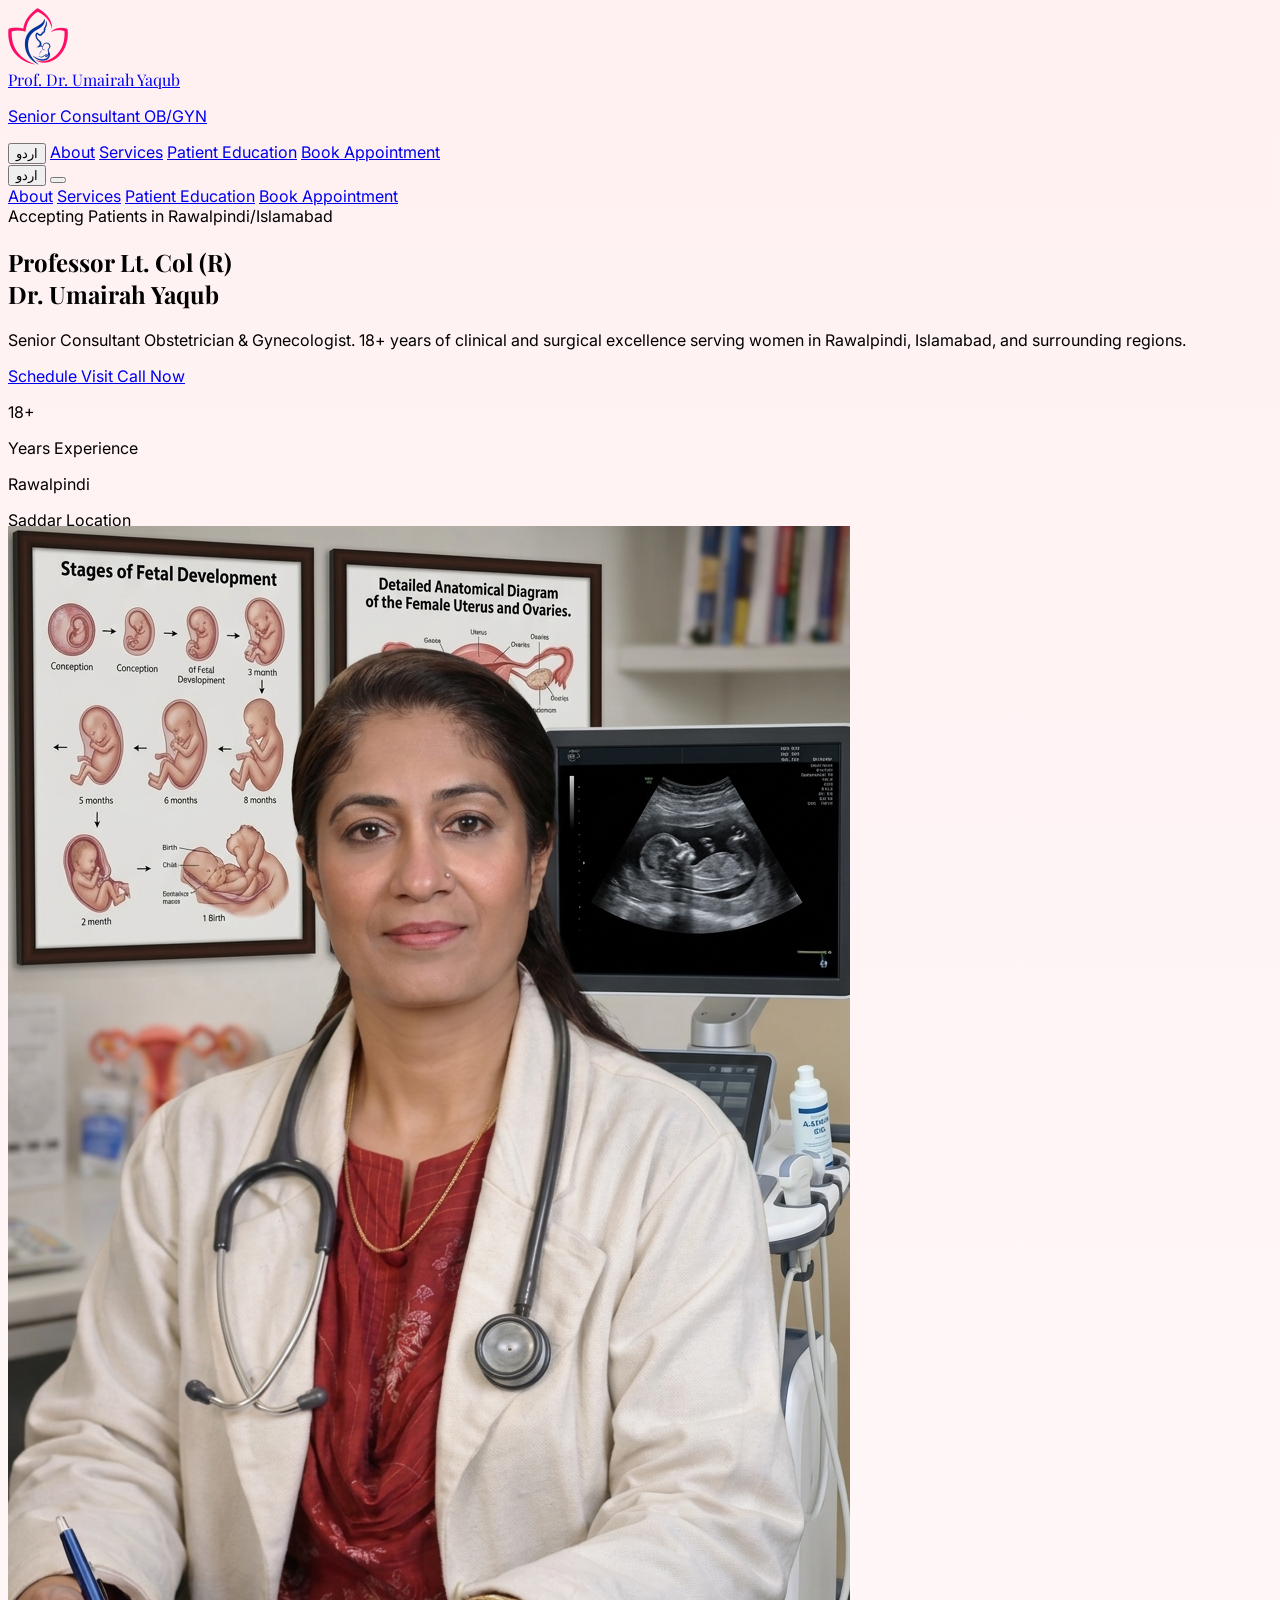
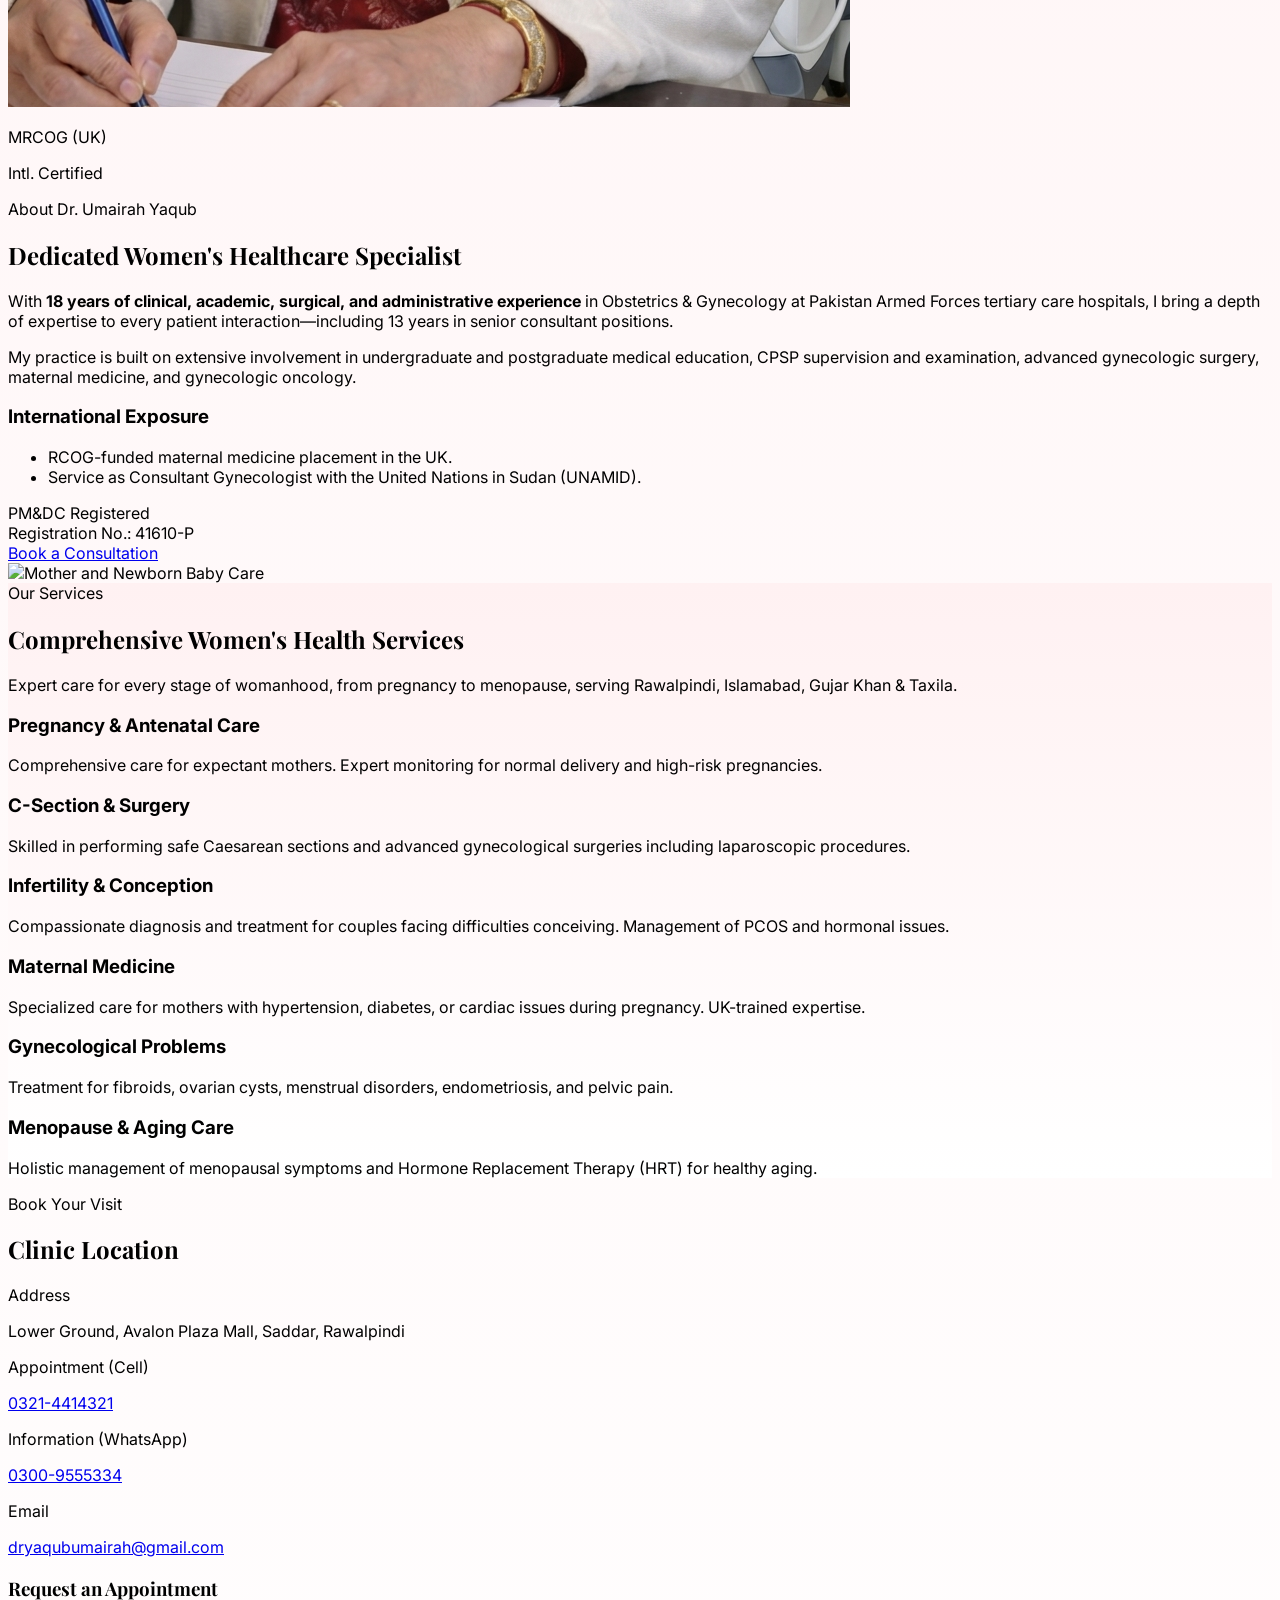
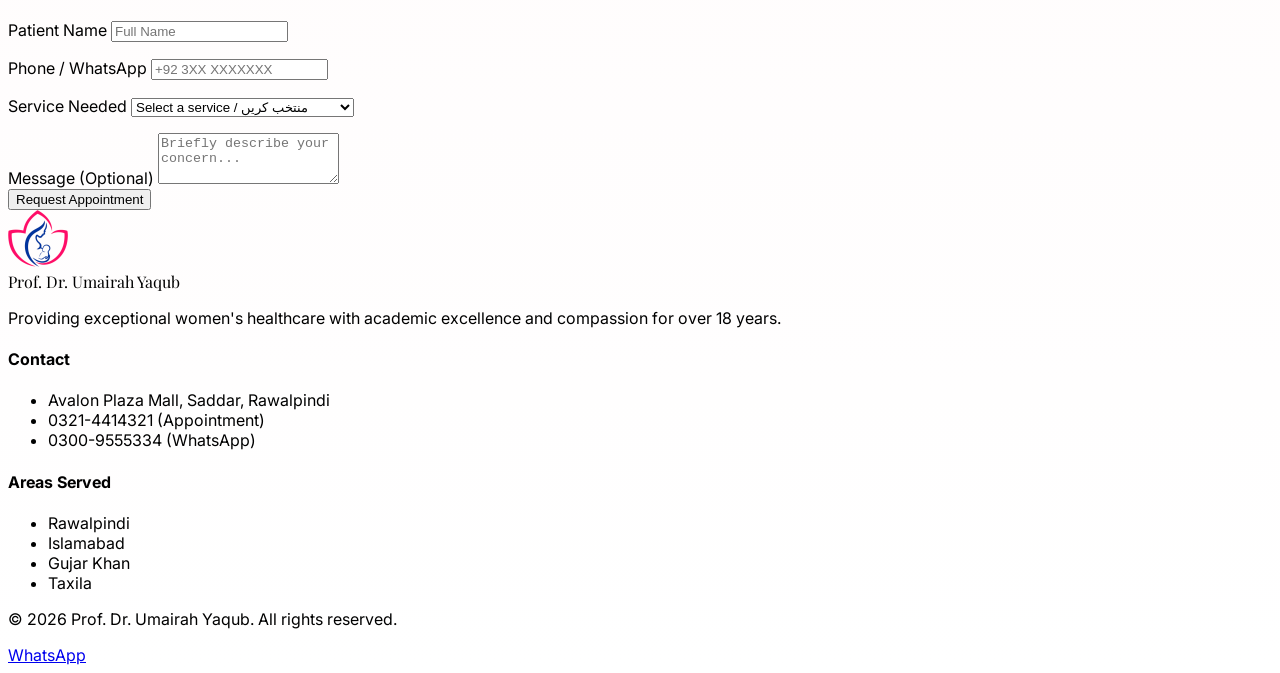
==== commit ce2811a2: "Update copyright year to 2026 in index.html" ====
--- a/index.html
+++ b/index.html
@@ -589,8 +589,8 @@
             </div>
             
             <div class="border-t border-slate-800 pt-8 flex flex-col md:flex-row justify-between items-center gap-4">
-                <p class="text-slate-500 text-sm lang-en">© 2024 Prof. Dr. Umairah Yaqub. All rights reserved.</p>
-                <p class="text-slate-500 text-sm lang-ur font-urdu" dir="rtl">© 2024 پروفیسر ڈاکٹر عمیرہ یعقوب۔ جملہ حقوق محفوظ ہیں۔</p>
+                <p class="text-slate-500 text-sm lang-en">© 2026 Prof. Dr. Umairah Yaqub. All rights reserved.</p>
+                <p class="text-slate-500 text-sm lang-ur font-urdu" dir="rtl">© 2026 پروفیسر ڈاکٹر عمیرہ یعقوب۔ جملہ حقوق محفوظ ہیں۔</p>
             </div>
         </div>
     </footer>
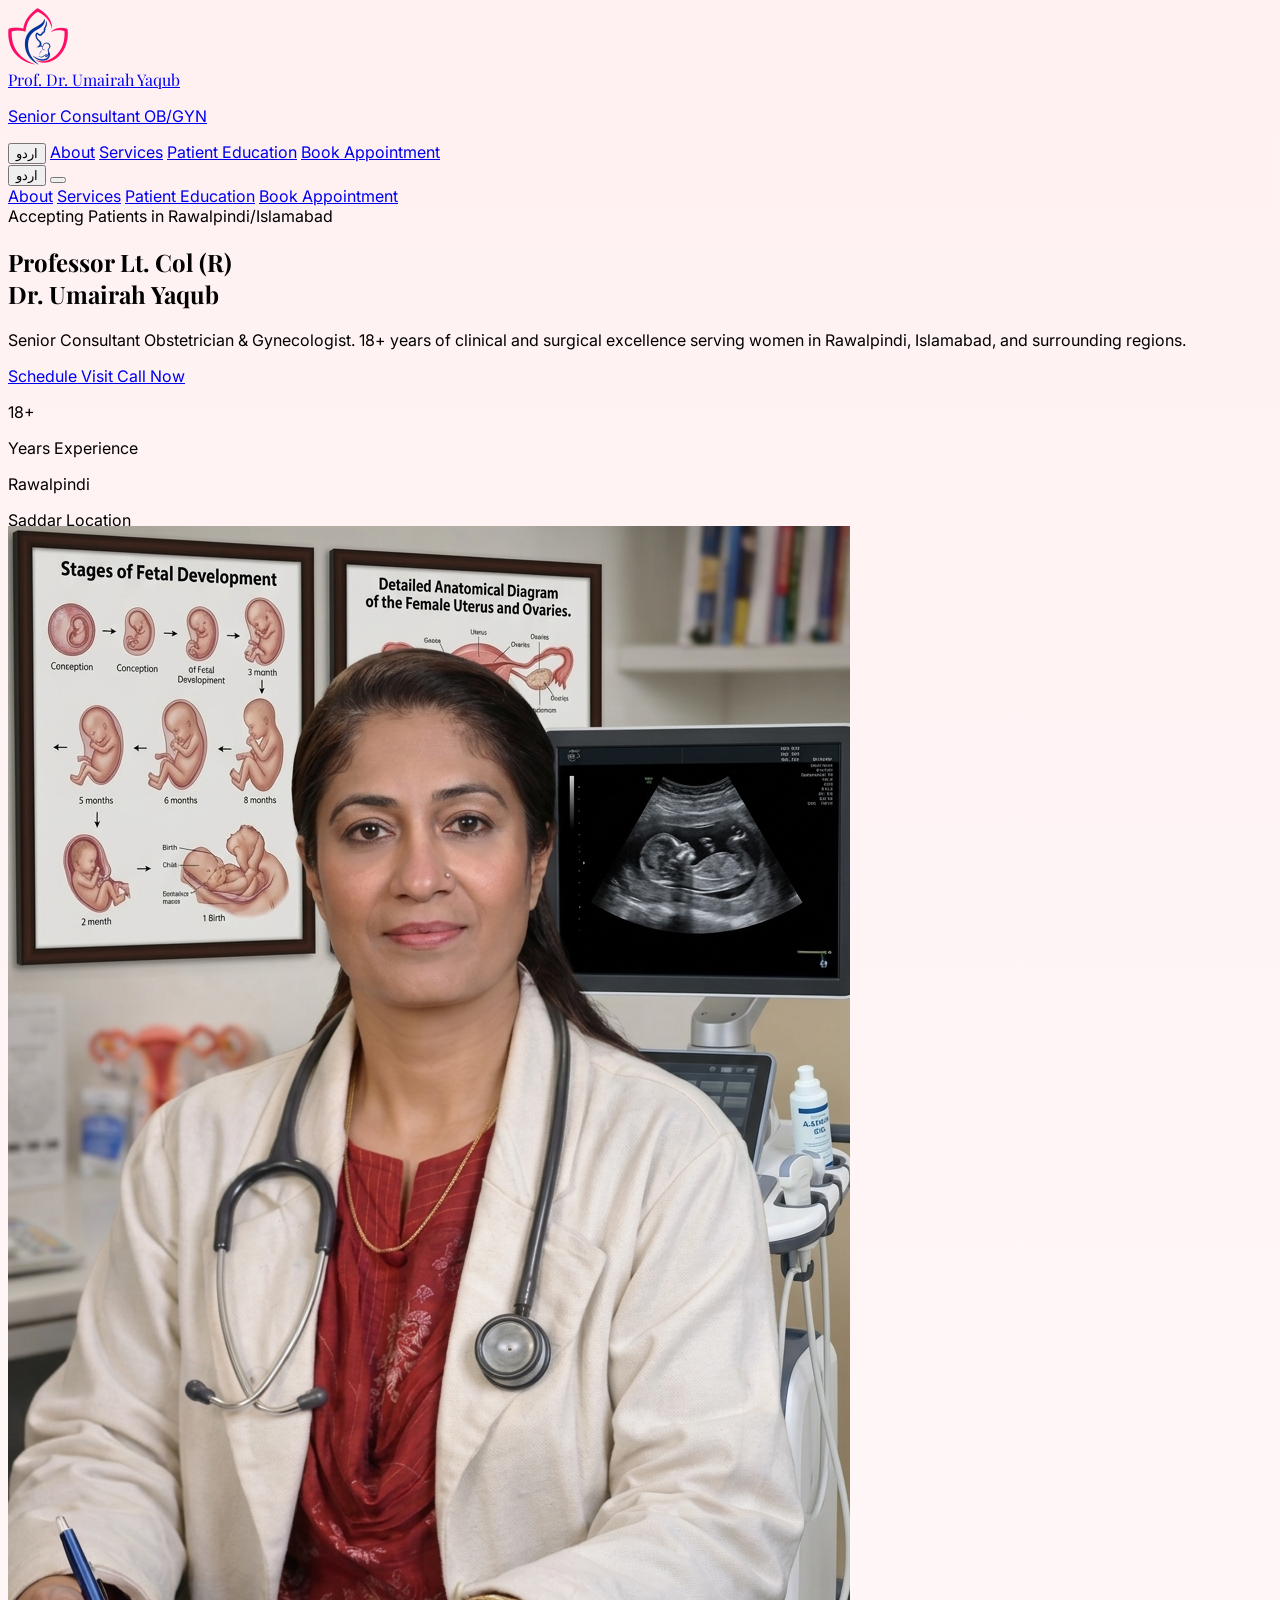
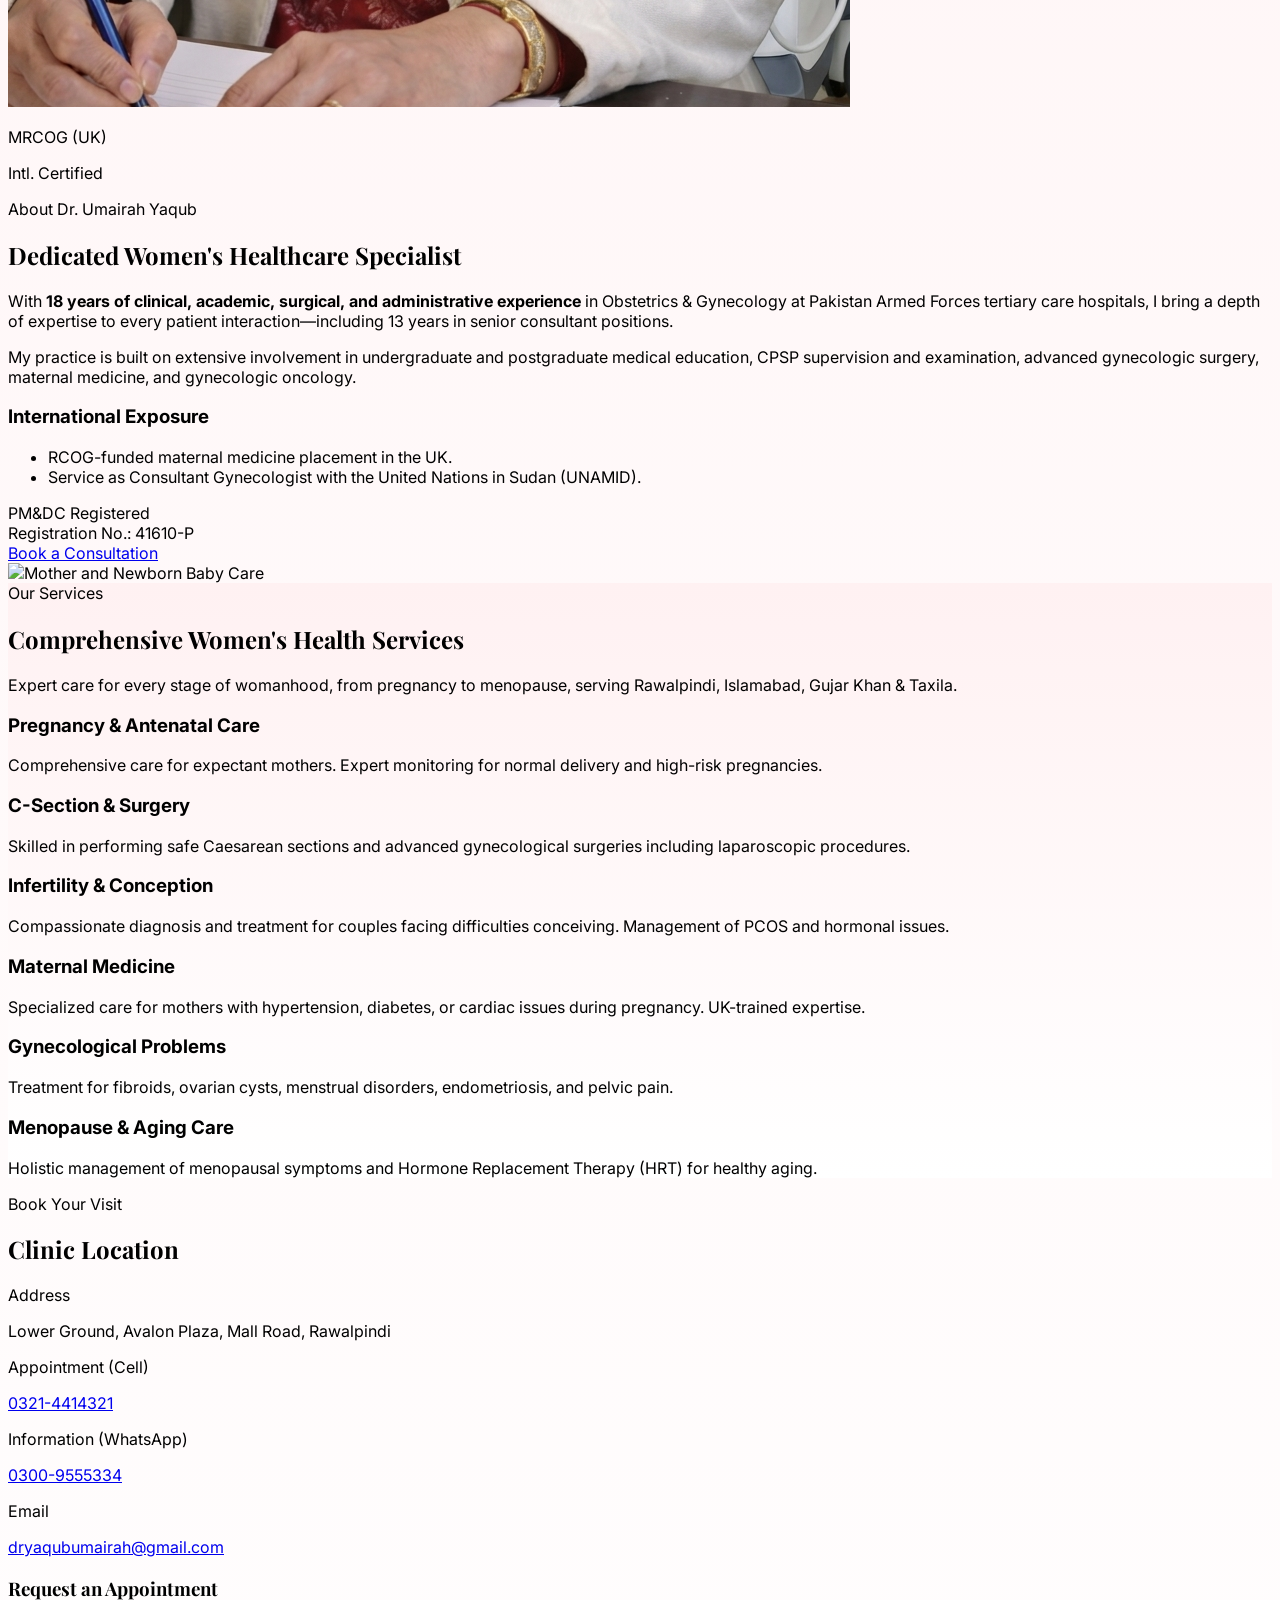
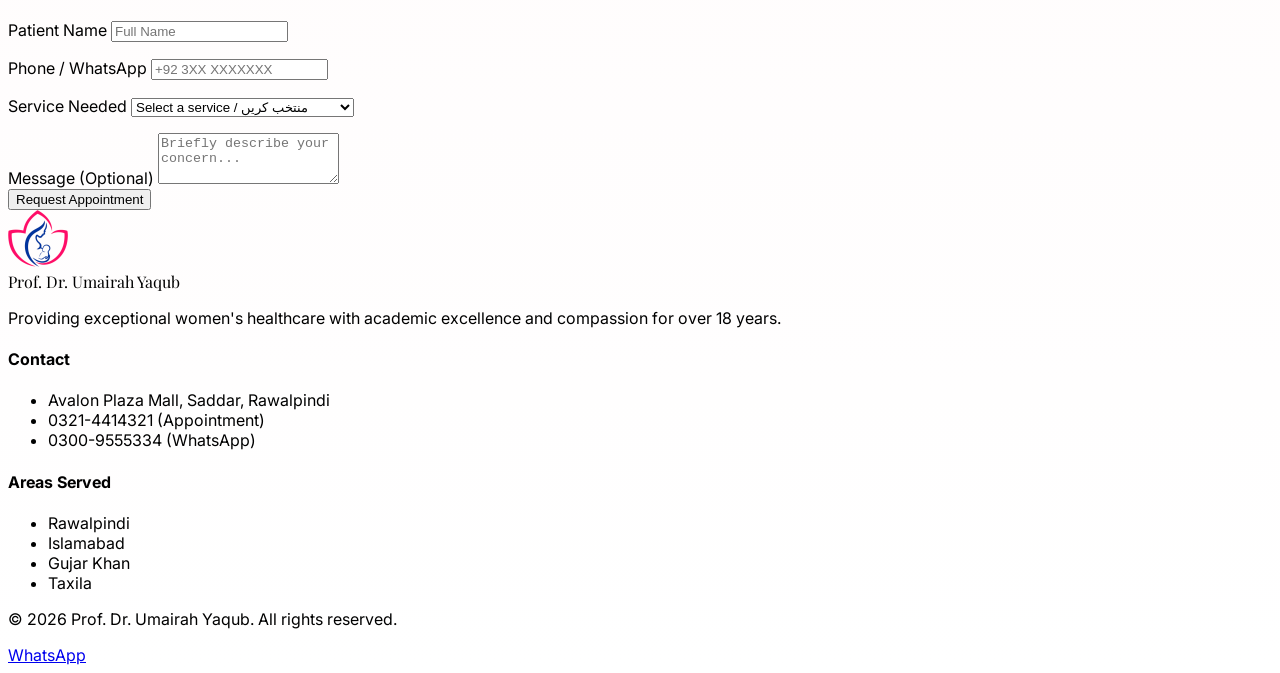
==== commit 01901f4d: "Modify logo styling and address details in index.html Updated logo display properties and adjusted a" ====
--- a/index.html
+++ b/index.html
@@ -8,6 +8,7 @@
     <meta name="keywords" content="gynecologist rawalpindi, best lady doctor islamabad, pregnancy specialist, c-section doctor, infertility expert pakistan, pcos treatment, obstetrician saddar, female health, maternity care">
     <meta name="author" content="Prof. Lt. Col (R) Dr. Umairah Yaqub">
     <meta name="robots" content="index, follow">
+    <link rel="icon" type="image/png" href="logo_final.png">
     
     <!-- Open Graph -->
     <meta property="og:title" content="Prof. Dr. Umairah Yaqub | Gynecologist Rawalpindi">
@@ -119,8 +120,8 @@
         <div class="max-w-7xl mx-auto px-6 h-full flex items-center justify-between">
             <!-- Logo -->
             <a href="#" class="flex items-center gap-3">
-                <div class="w-12 h-12 rounded-full flex items-center justify-center overflow-hidden">
-                    <img src="logo_final.png" alt="Dr. Umairah Yaqub Logo" class="w-full h-full object-cover">
+                <div class="h-12 flex items-center justify-center overflow-hidden">
+                    <img src="logo_final.png" alt="Dr. Umairah Yaqub Logo" class="h-full w-auto object-contain">
                 </div>
                 <div>
                     <span class="text-lg font-medium text-slate-900 font-playfair leading-tight block lang-en">Prof. Dr. Umairah Yaqub</span>
@@ -463,8 +464,8 @@
                             <div>
                                 <p class="text-rose-200 text-sm lang-en">Address</p>
                                 <p class="text-rose-200 text-sm lang-ur font-urdu" dir="rtl">پتہ</p>
-                                <p class="text-white font-medium lang-en">Lower Ground, Avalon Plaza Mall, Saddar, Rawalpindi</p>
-                                <p class="text-white font-medium lang-ur font-urdu" dir="rtl">لوگر گراؤنڈ، ایوالون پلازہ مال، صدر، راولپنڈی</p>
+                                <p class="text-white font-medium lang-en">Lower Ground, Avalon Plaza, Mall Road, Rawalpindi</p>
+                                <p class="text-white font-medium lang-ur font-urdu" dir="rtl">لوگر گراؤنڈ، ایوالون پلازہ، مال روڈ، راولپنڈی</p>
                             </div>
                         </div>
                         <div class="flex items-center gap-4">
@@ -551,8 +552,8 @@
             <div class="grid md:grid-cols-3 gap-12 mb-12">
                 <div class="md:col-span-1">
                     <div class="flex items-center gap-3 mb-4">
-                        <div class="w-12 h-12 rounded-full flex items-center justify-center overflow-hidden">
-                            <img src="logo_final.png" alt="Dr. Umairah Yaqub Logo" class="w-full h-full object-cover">
+                        <div class="h-12 flex items-center justify-center overflow-hidden">
+                            <img src="logo_final.png" alt="Dr. Umairah Yaqub Logo" class="h-full w-auto object-contain">
                         </div>
                         <div>
                             <span class="text-lg font-medium text-white font-playfair leading-tight block lang-en">Prof. Dr. Umairah Yaqub</span>
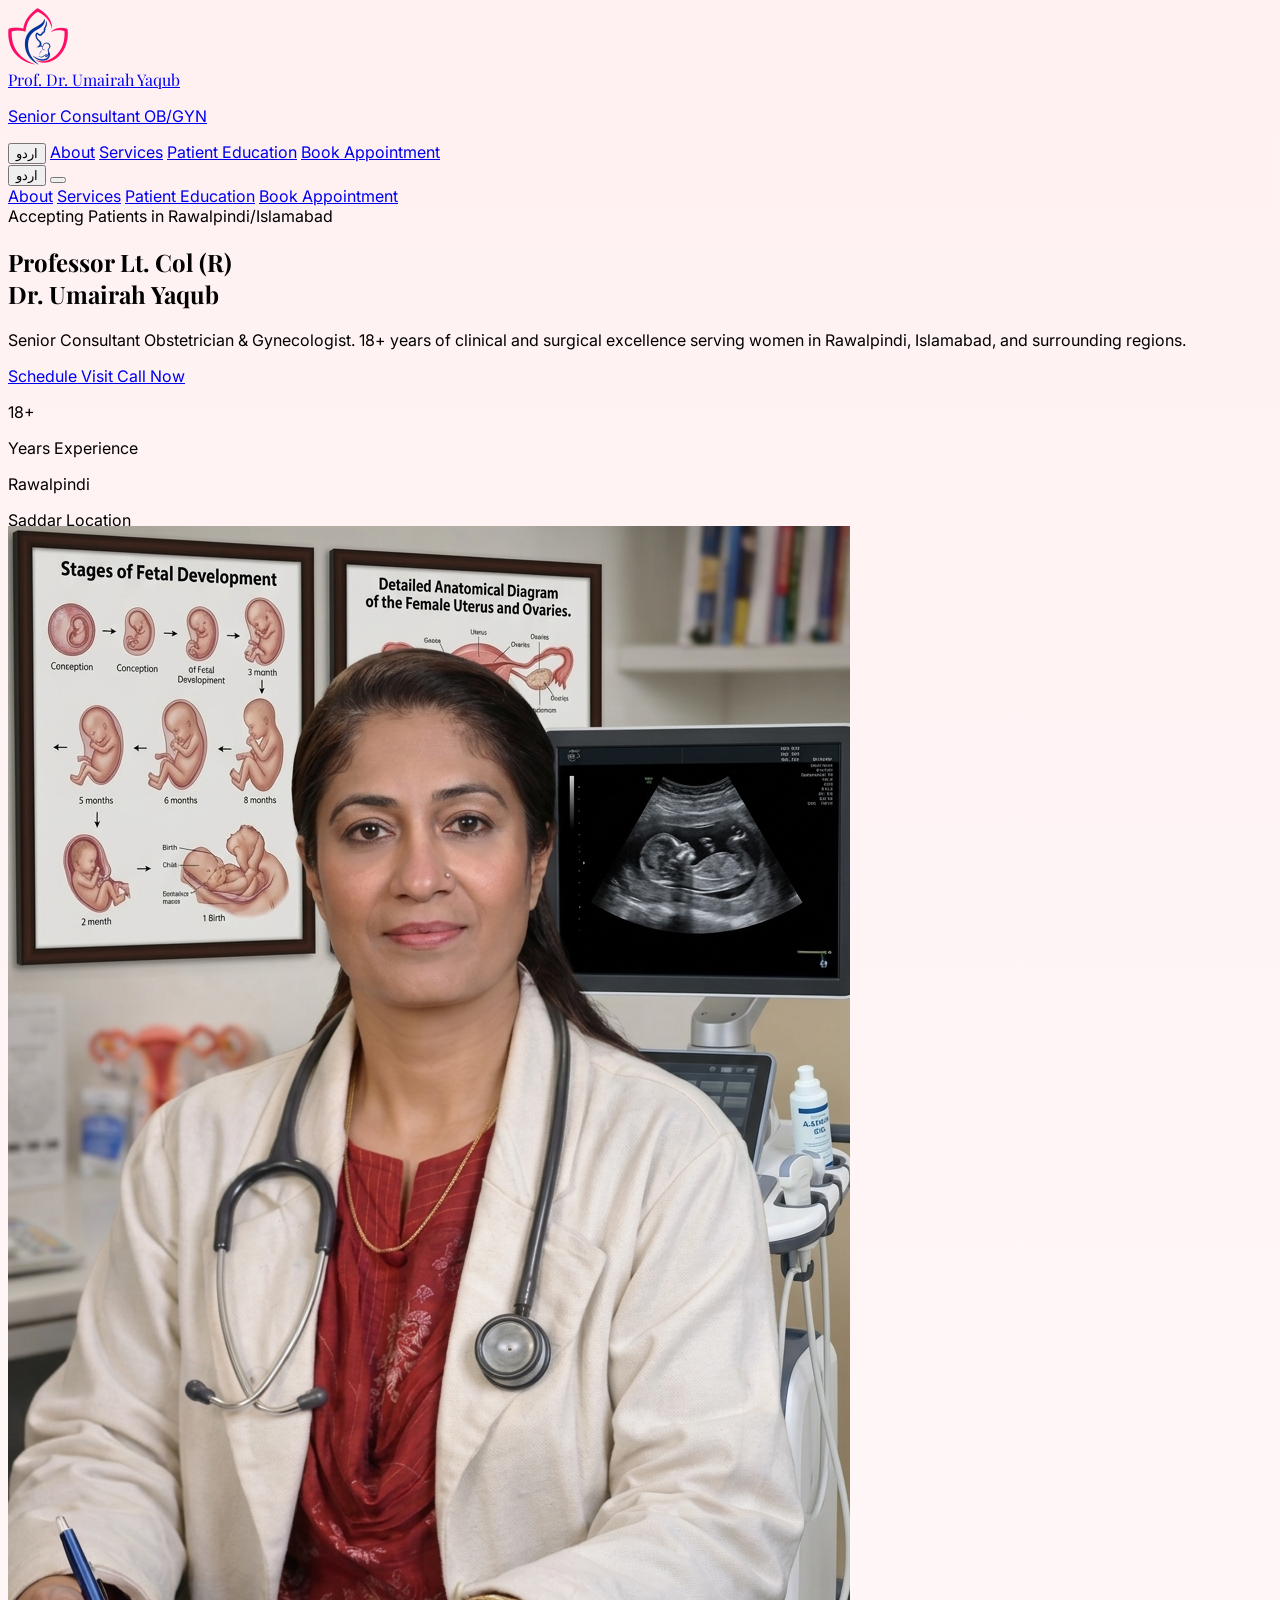
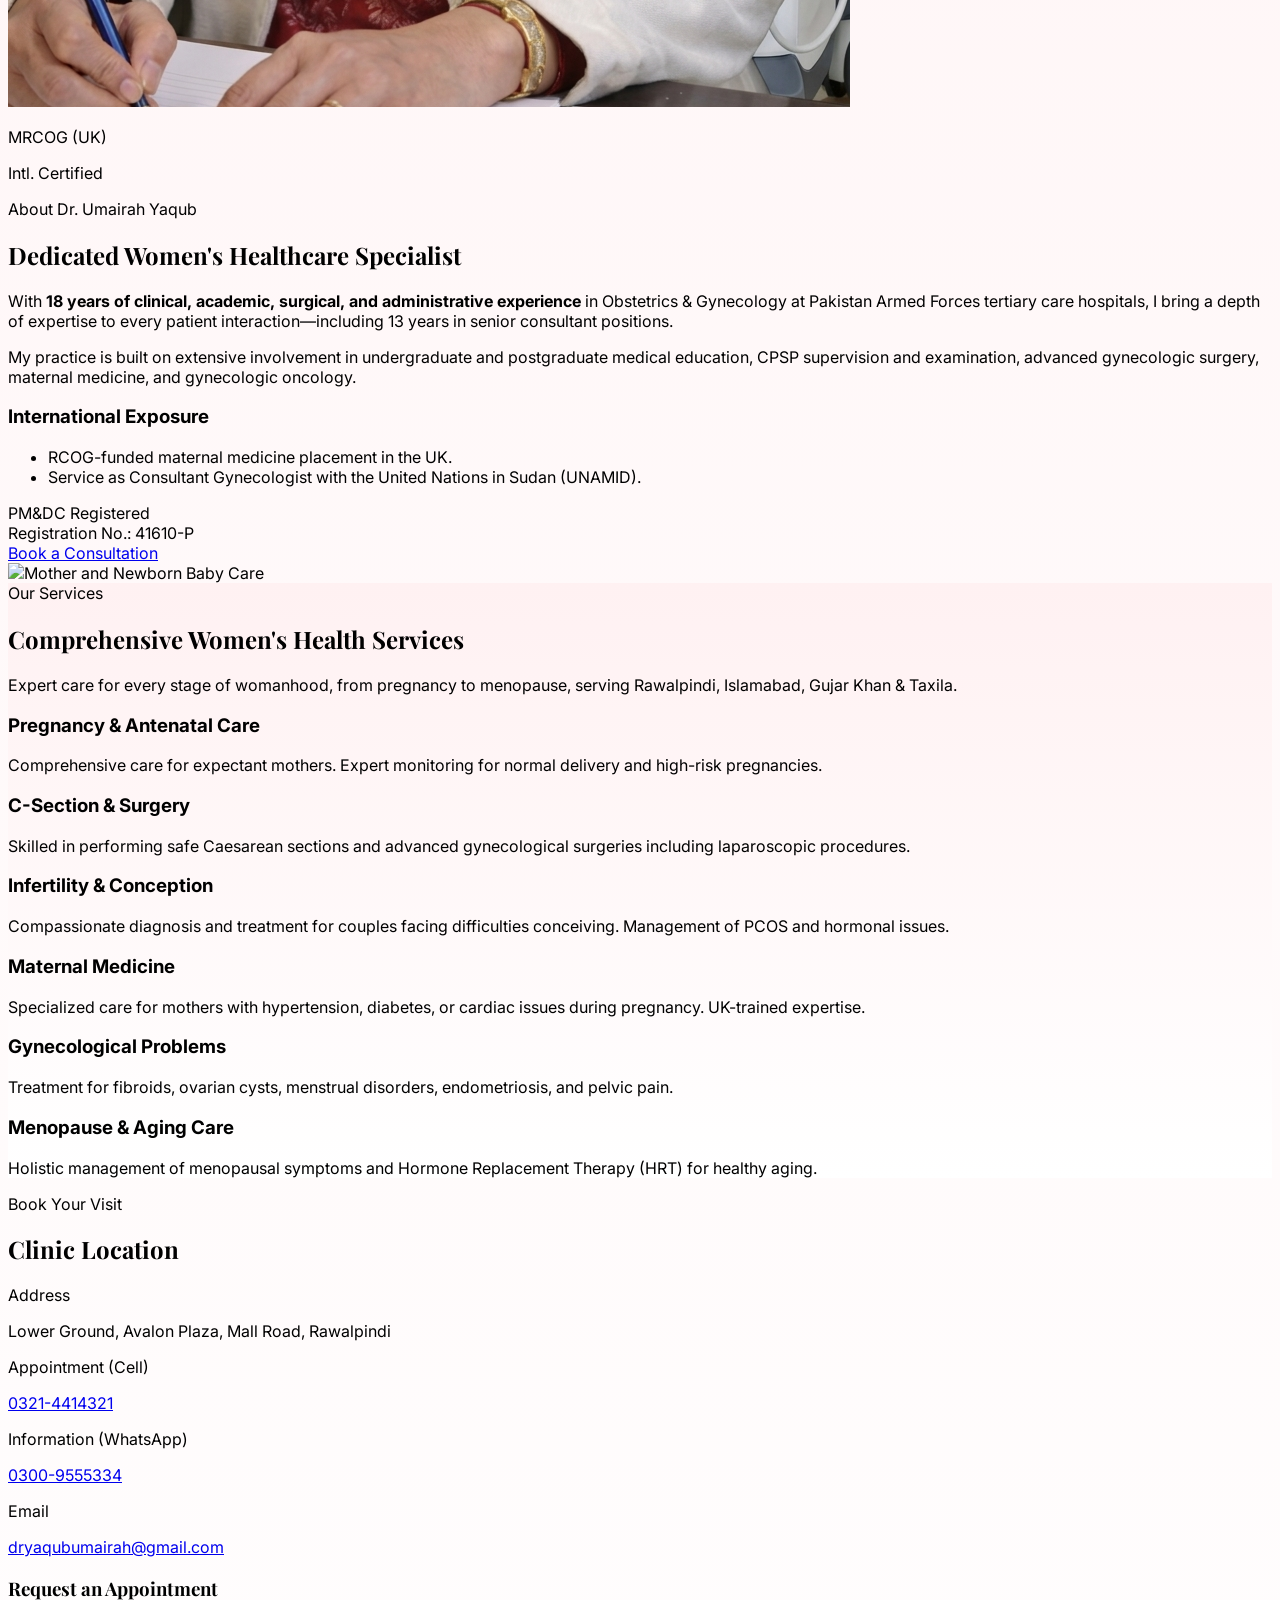
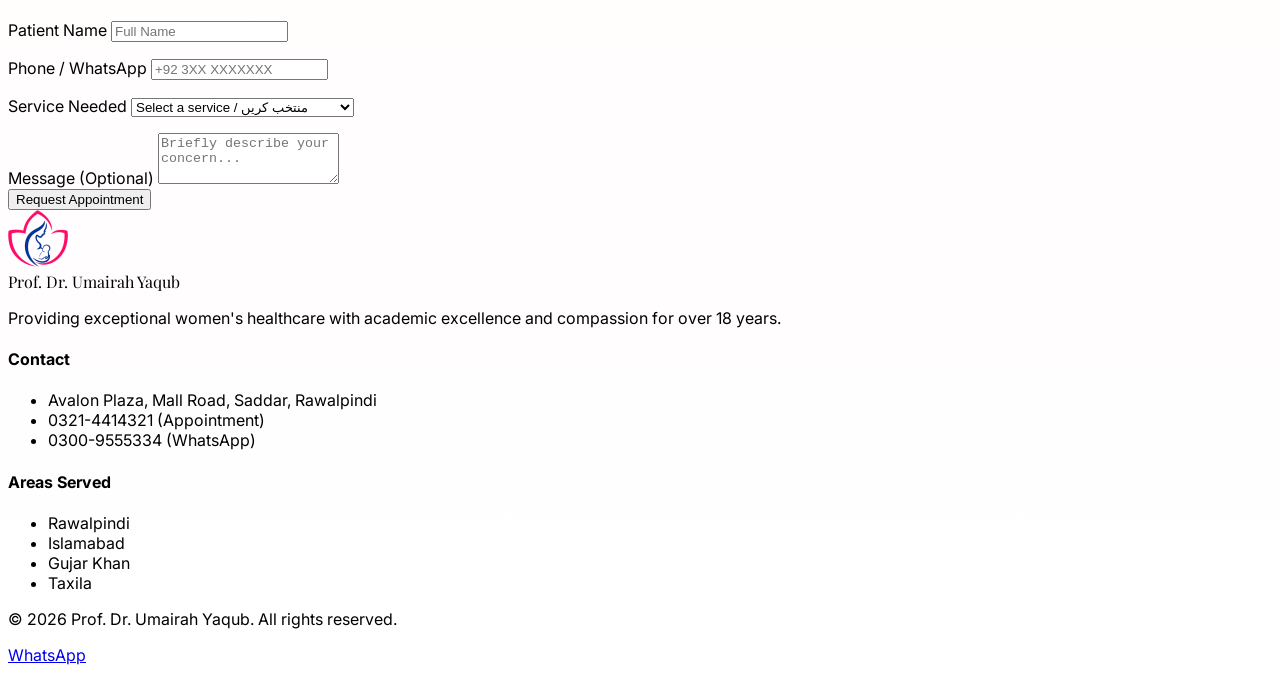
==== commit a26a5f47: "Correct address details in index.html Updated address details in the meta description and contact in" ====
--- a/index.html
+++ b/index.html
@@ -4,7 +4,7 @@
     <meta charset="UTF-8">
     <meta name="viewport" content="width=device-width, initial-scale=1.0">
     <title>Prof. Dr. Umairah Yaqub | Best Gynecologist in Rawalpindi & Islamabad</title>
-    <meta name="description" content="Senior Consultant Obstetrician & Gynecologist in Rawalpindi/Islamabad. 18+ years experience. Expert in High-Risk Pregnancy, C-Section, Infertility, PCOS & Laparoscopic Surgery. Located at Avalon Plaza Mall, Saddar.">
+    <meta name="description" content="Senior Consultant Obstetrician & Gynecologist in Rawalpindi/Islamabad. 18+ years experience. Expert in High-Risk Pregnancy, C-Section, Infertility, PCOS & Laparoscopic Surgery. Located at Avalon Plaza, Mall Road, Saddar.">
     <meta name="keywords" content="gynecologist rawalpindi, best lady doctor islamabad, pregnancy specialist, c-section doctor, infertility expert pakistan, pcos treatment, obstetrician saddar, female health, maternity care">
     <meta name="author" content="Prof. Lt. Col (R) Dr. Umairah Yaqub">
     <meta name="robots" content="index, follow">
@@ -38,7 +38,7 @@
       "medicalSpecialty": ["Obstetrics", "Gynecology", "Maternal-Fetal Medicine", "Laparoscopic Surgery"],
       "address": {
         "@type": "PostalAddress",
-        "streetAddress": "Lower Ground, Avalon Plaza Mall, Saddar",
+        "streetAddress": "Lower Ground, Avalon Plaza, Mall Road, Saddar",
         "addressLocality": "Rawalpindi",
         "addressRegion": "Punjab",
         "addressCountry": "PK"
@@ -465,7 +465,7 @@
                                 <p class="text-rose-200 text-sm lang-en">Address</p>
                                 <p class="text-rose-200 text-sm lang-ur font-urdu" dir="rtl">پتہ</p>
                                 <p class="text-white font-medium lang-en">Lower Ground, Avalon Plaza, Mall Road, Rawalpindi</p>
-                                <p class="text-white font-medium lang-ur font-urdu" dir="rtl">لوگر گراؤنڈ، ایوالون پلازہ، مال روڈ، راولپنڈی</p>
+                                <p class="text-white font-medium lang-ur font-urdu" dir="rtl">لور گراؤنڈ، ایوالون پلازہ، مال روڈ، راولپنڈی</p>
                             </div>
                         </div>
                         <div class="flex items-center gap-4">
@@ -568,8 +568,8 @@
                     <h4 class="text-white font-medium mb-4 lang-en">Contact</h4>
                     <h4 class="text-white font-medium mb-4 lang-ur font-urdu" dir="rtl">رابطہ</h4>
                     <ul class="space-y-3 text-slate-400 text-sm">
-                        <li class="flex items-center gap-2 lang-en"><i data-lucide="map-pin" class="w-4 h-4 text-rose-400"></i> Avalon Plaza Mall, Saddar, Rawalpindi</li>
-                        <li class="flex items-center gap-2 lang-ur font-urdu" dir="rtl">ایوالون پلازہ مال، صدر، راولپنڈی <i data-lucide="map-pin" class="w-4 h-4 text-rose-400"></i></li>
+                        <li class="flex items-center gap-2 lang-en"><i data-lucide="map-pin" class="w-4 h-4 text-rose-400"></i> Avalon Plaza, Mall Road, Saddar, Rawalpindi</li>
+                        <li class="flex items-center gap-2 lang-ur font-urdu" dir="rtl">ایوالون پلازہ، مال روڈ، صدر، راولپنڈی <i data-lucide="map-pin" class="w-4 h-4 text-rose-400"></i></li>
                         <li class="flex items-center gap-2 lang-en"><i data-lucide="phone" class="w-4 h-4 text-rose-400"></i> 0321-4414321 (Appointment)</li>
                         <li class="flex items-center gap-2 lang-ur font-urdu" dir="rtl">0321-4414321 (اپائنٹمنٹ) <i data-lucide="phone" class="w-4 h-4 text-rose-400"></i></li>
                         <li class="flex items-center gap-2 lang-en"><i data-lucide="message-circle" class="w-4 h-4 text-rose-400"></i> 0300-9555334 (WhatsApp)</li>
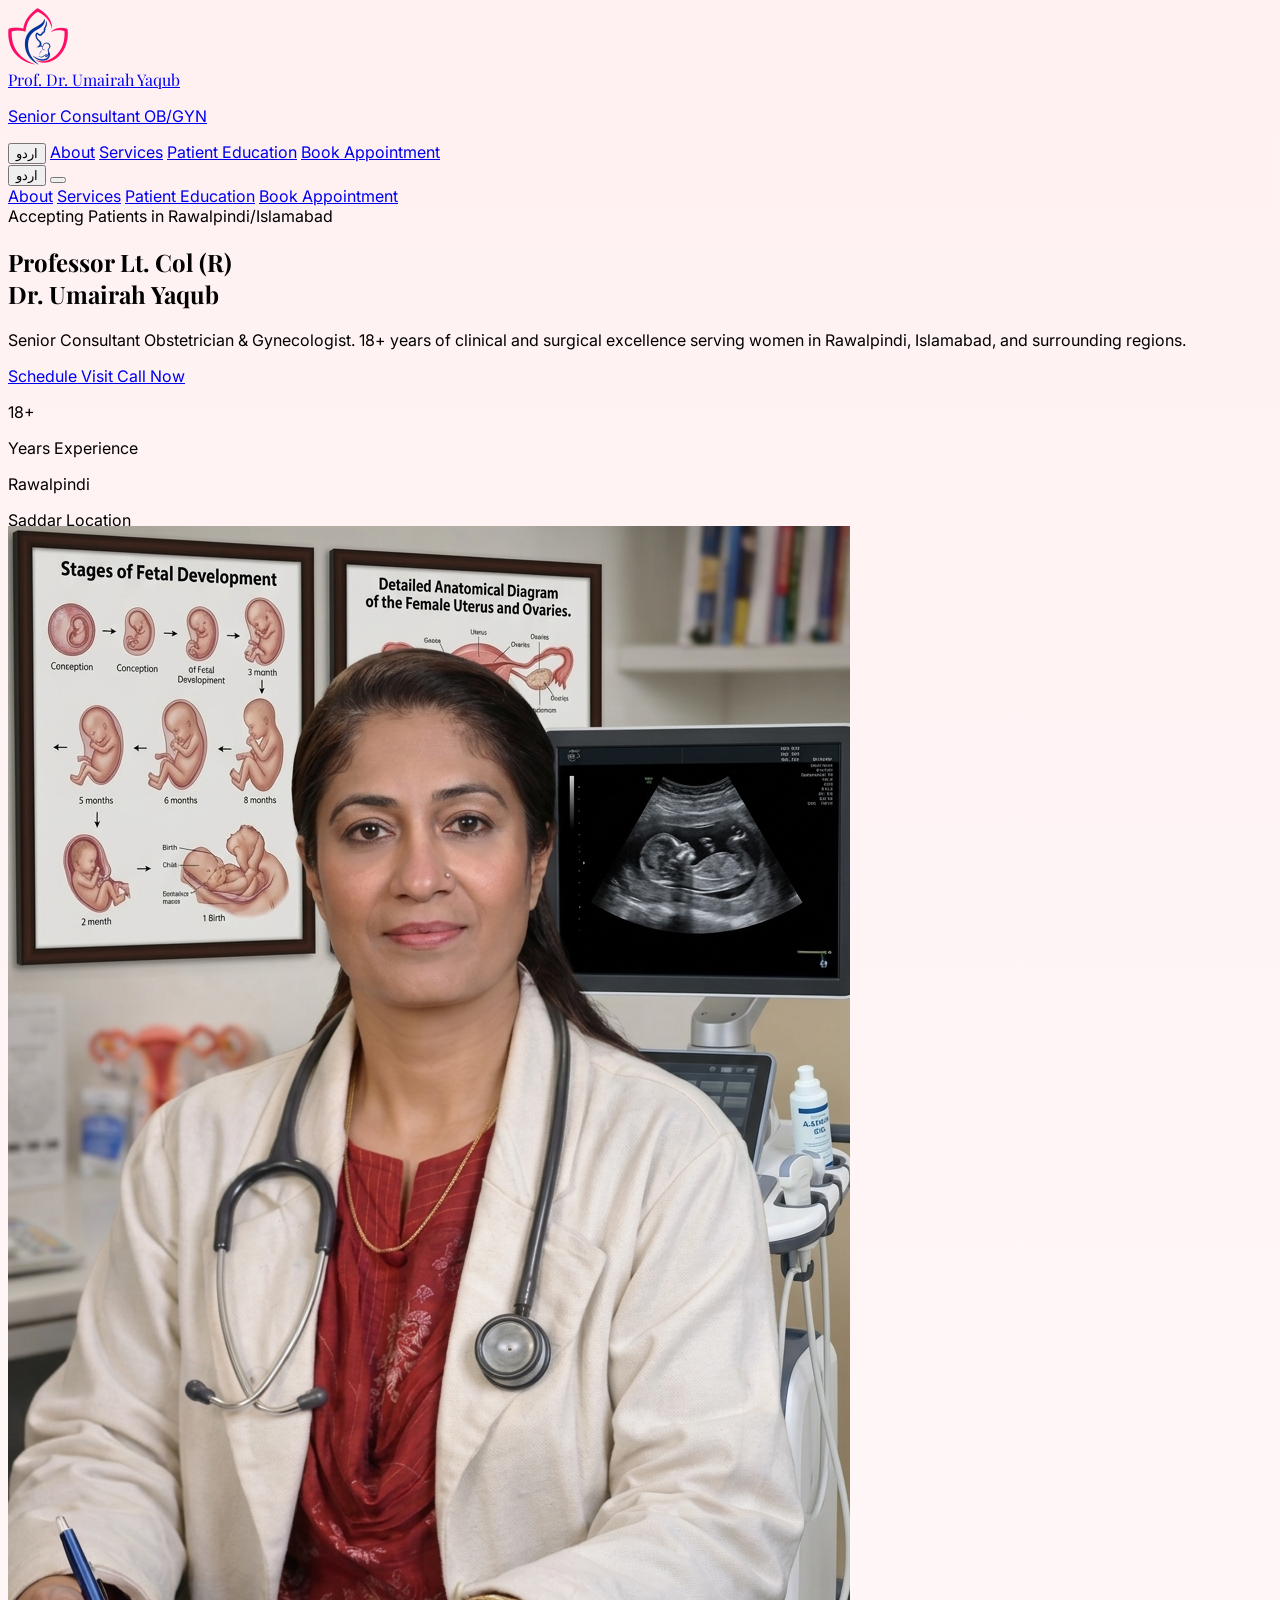
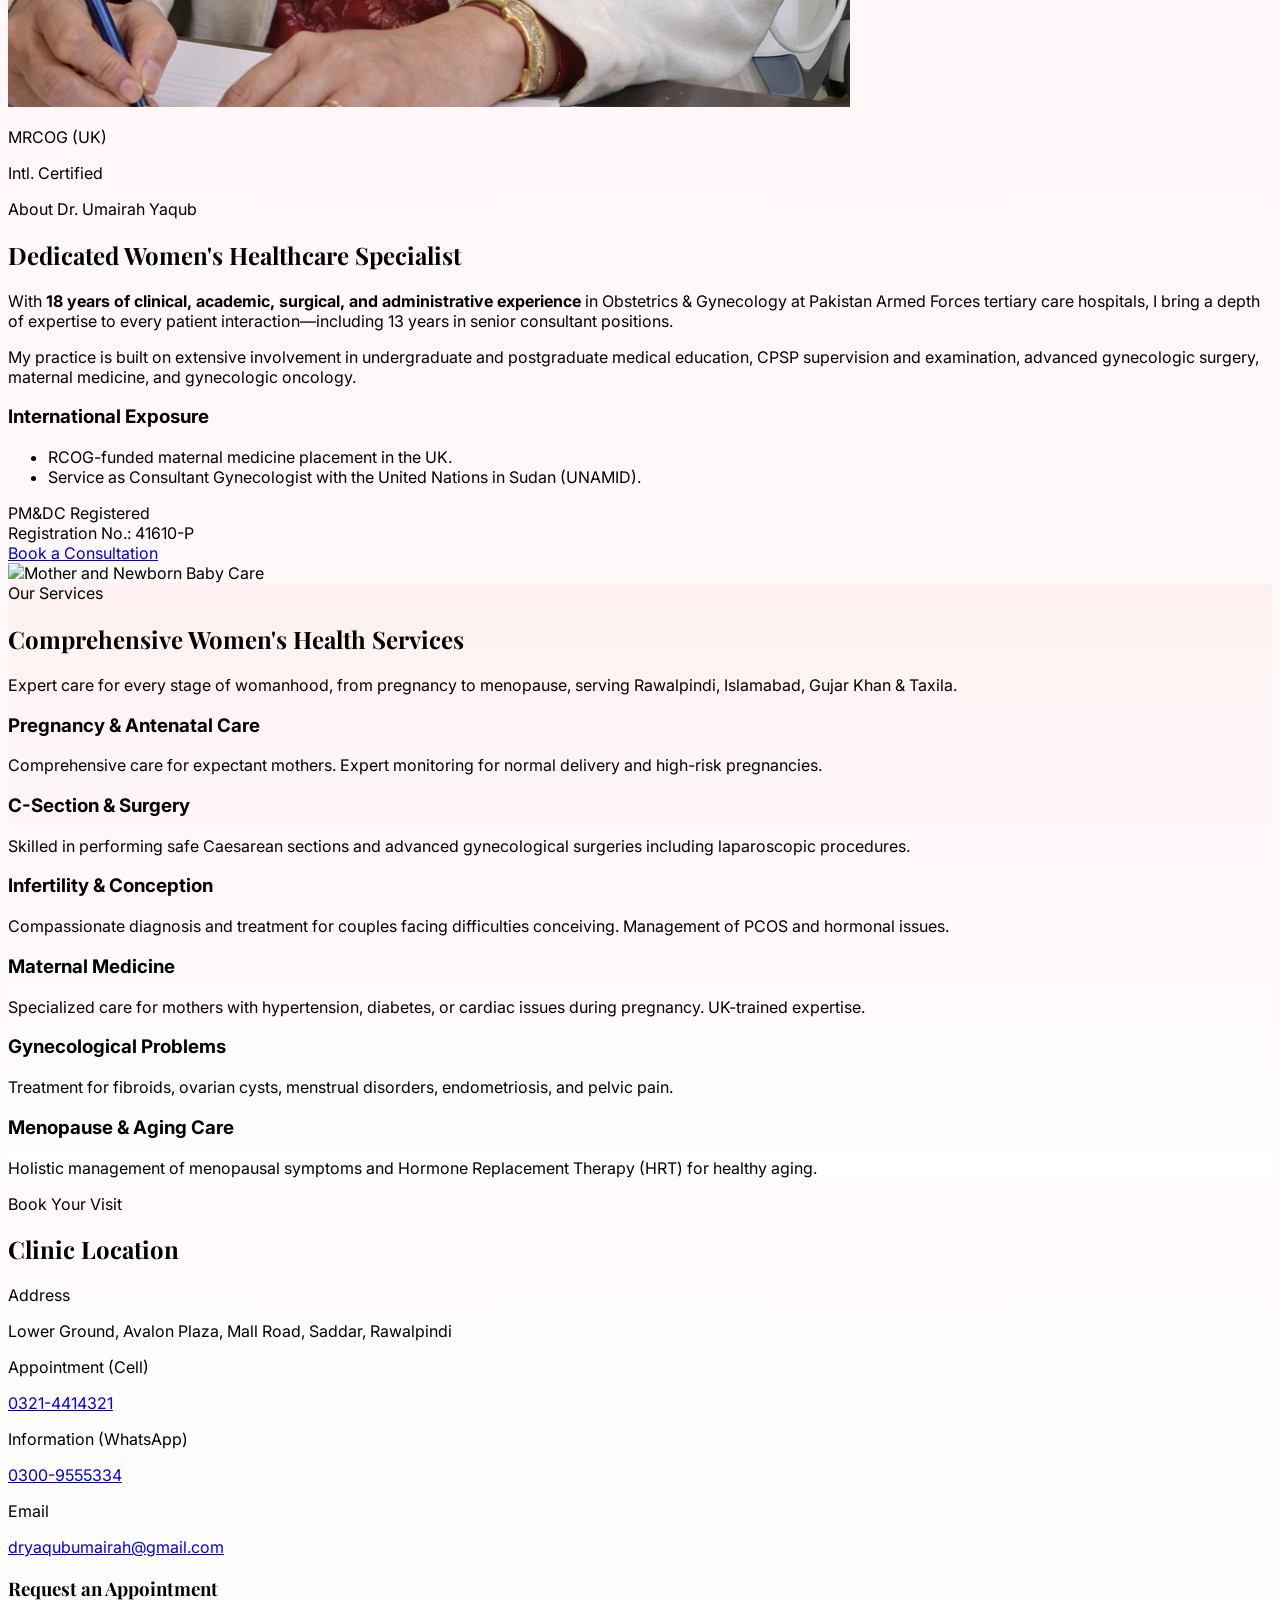
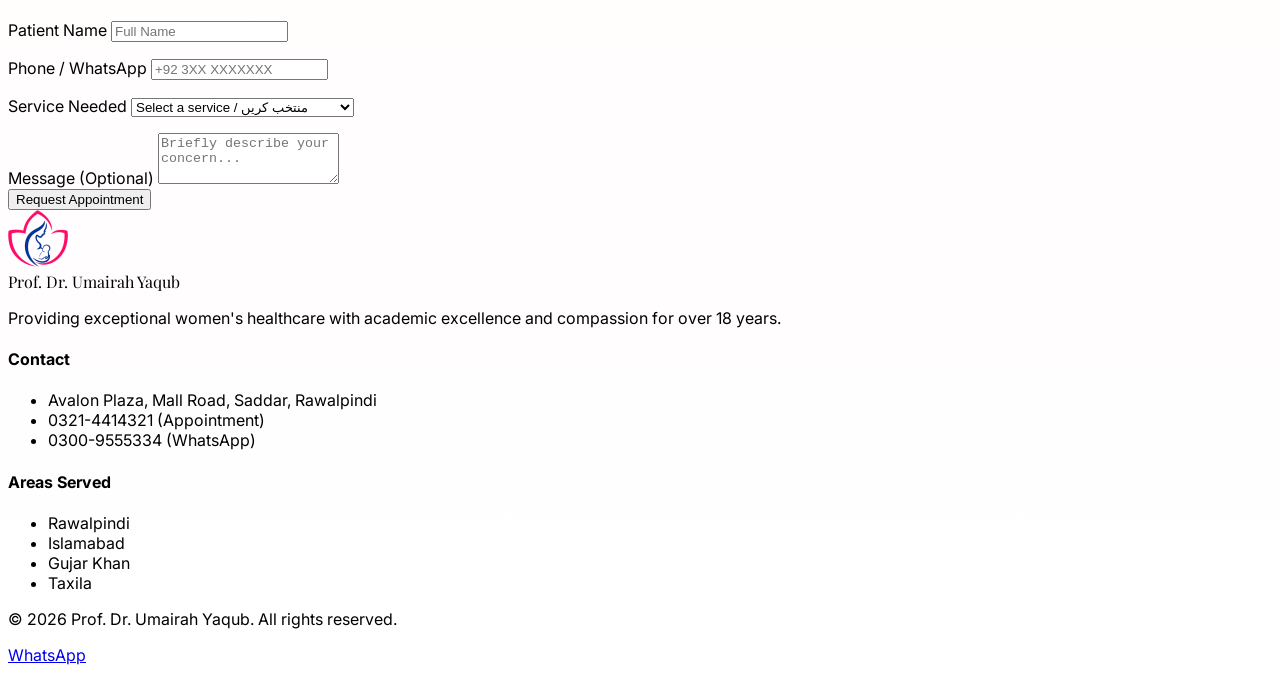
==== commit 004ed099: "Update address and areas served in index.html" ====
--- a/index.html
+++ b/index.html
@@ -464,8 +464,8 @@
                             <div>
                                 <p class="text-rose-200 text-sm lang-en">Address</p>
                                 <p class="text-rose-200 text-sm lang-ur font-urdu" dir="rtl">پتہ</p>
-                                <p class="text-white font-medium lang-en">Lower Ground, Avalon Plaza, Mall Road, Rawalpindi</p>
-                                <p class="text-white font-medium lang-ur font-urdu" dir="rtl">لور گراؤنڈ، ایوالون پلازہ، مال روڈ، راولپنڈی</p>
+                                <p class="text-white font-medium lang-en">Lower Ground, Avalon Plaza, Mall Road, Saddar, Rawalpindi</p>
+                                <p class="text-white font-medium lang-ur font-urdu" dir="rtl">لور گراؤنڈ، ایوالون پلازہ، مال روڈ، صدر، راولپنڈی</p>
                             </div>
                         </div>
                         <div class="flex items-center gap-4">
@@ -582,9 +582,13 @@
                     <h4 class="text-white font-medium mb-4 lang-ur font-urdu" dir="rtl">خدمت کے علاقے</h4>
                     <ul class="space-y-3 text-slate-400 text-sm">
                         <li class="lang-en">Rawalpindi</li>
+                        <li class="lang-ur font-urdu" dir="rtl">راولپنڈی</li>
                         <li class="lang-en">Islamabad</li>
+                        <li class="lang-ur font-urdu" dir="rtl">اسلام آباد</li>
                         <li class="lang-en">Gujar Khan</li>
+                        <li class="lang-ur font-urdu" dir="rtl">گجر خان</li>
                         <li class="lang-en">Taxila</li>
+                        <li class="lang-ur font-urdu" dir="rtl">ٹیکسلا</li>
                     </ul>
                 </div>
             </div>
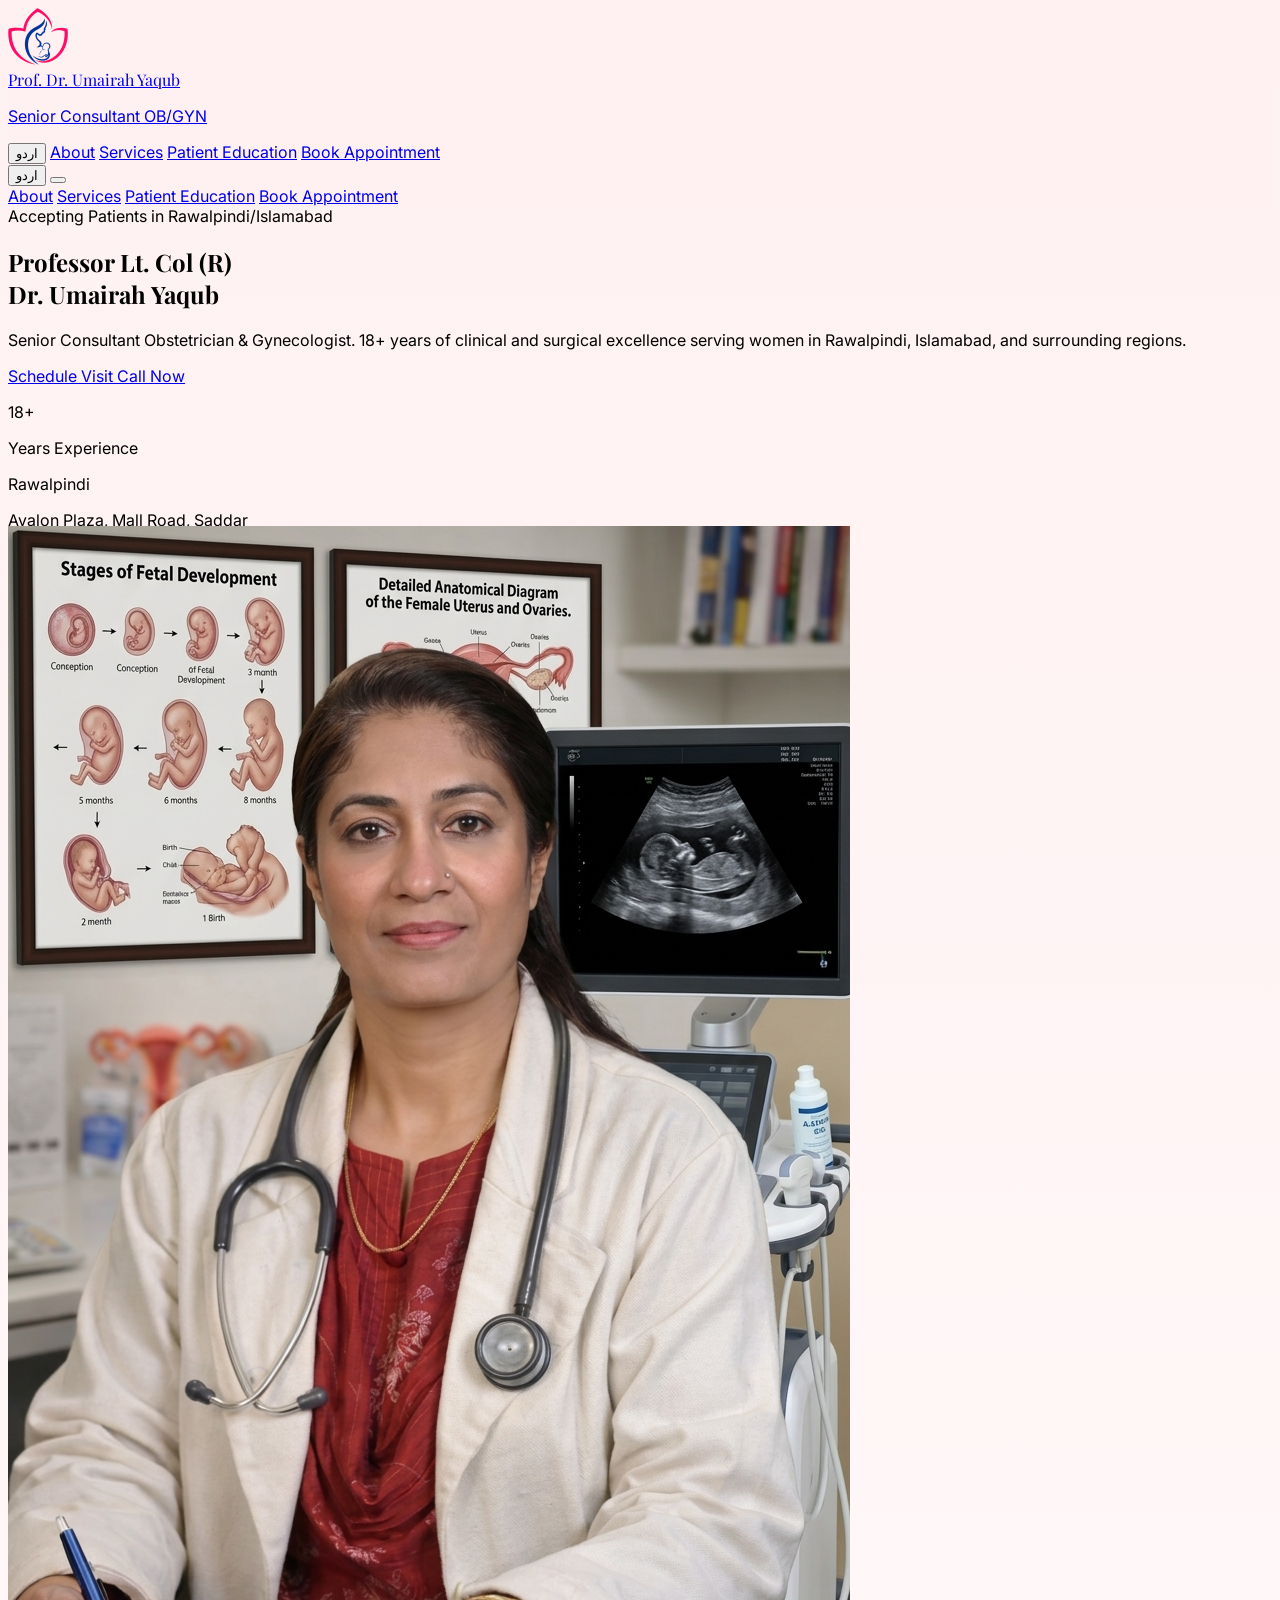
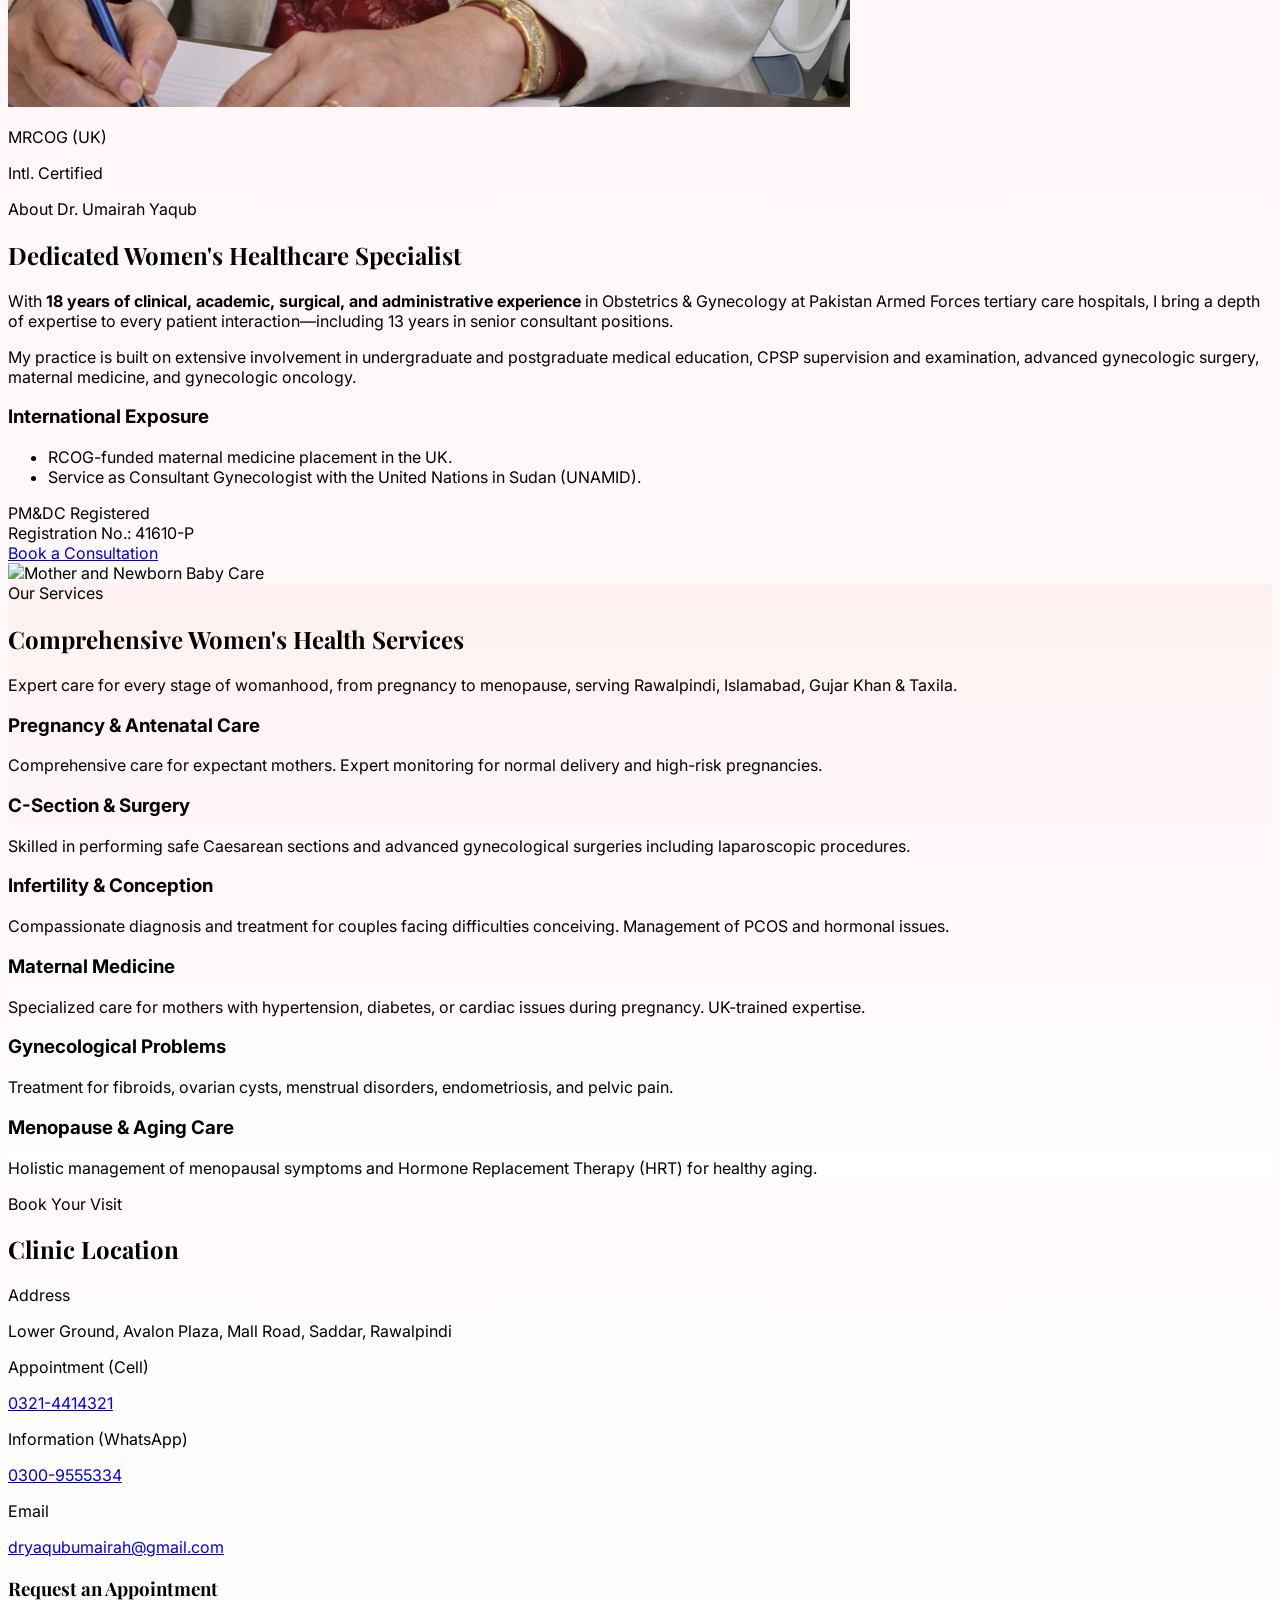
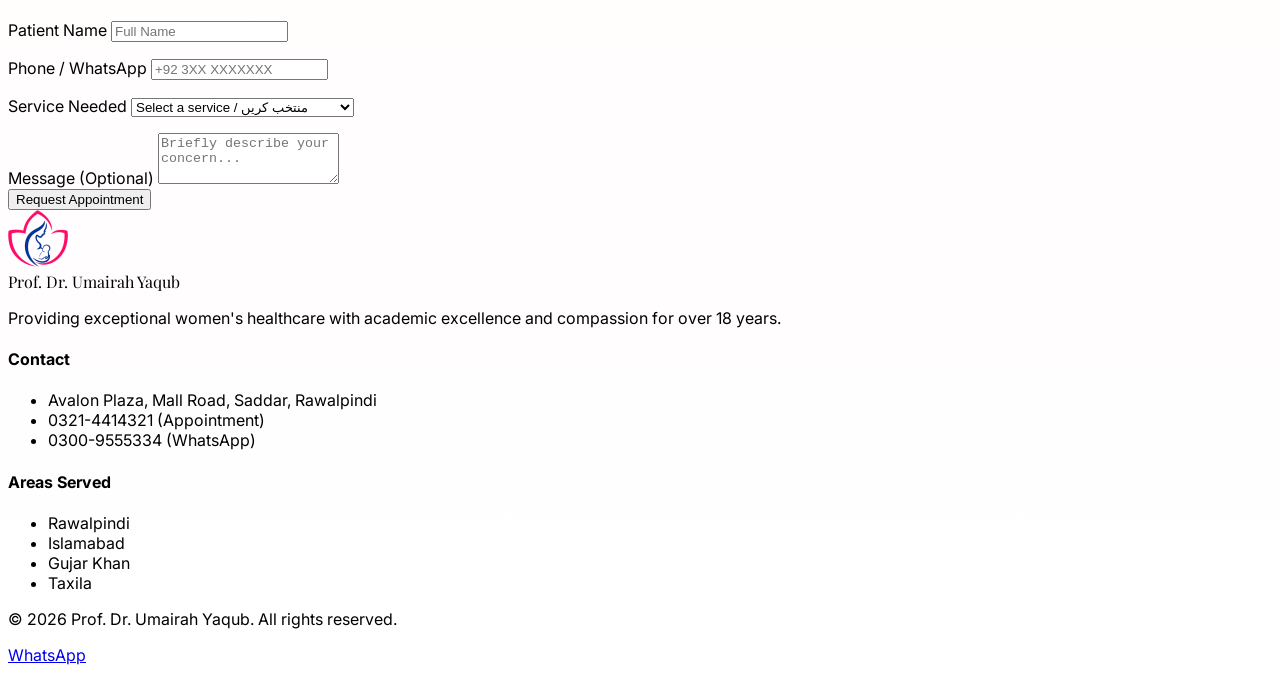
==== commit c7205d52: "Update location description in index.html" ====
--- a/index.html
+++ b/index.html
@@ -249,8 +249,8 @@
                             </div>
                             <div>
                                 <p class="text-lg font-semibold text-slate-900">Rawalpindi</p>
-                                <p class="text-sm text-slate-500 lang-en">Saddar Location</p>
-                                <p class="text-sm text-slate-500 lang-ur">صدر کا مقام</p>
+                                <p class="text-sm text-slate-500 lang-en">Avalon Plaza, Mall Road, Saddar</p>
+                                <p class="text-sm text-slate-500 lang-ur">ایوالون پلازہ، مال روڈ، صدر</p>
                             </div>
                         </div>
                     </div>
